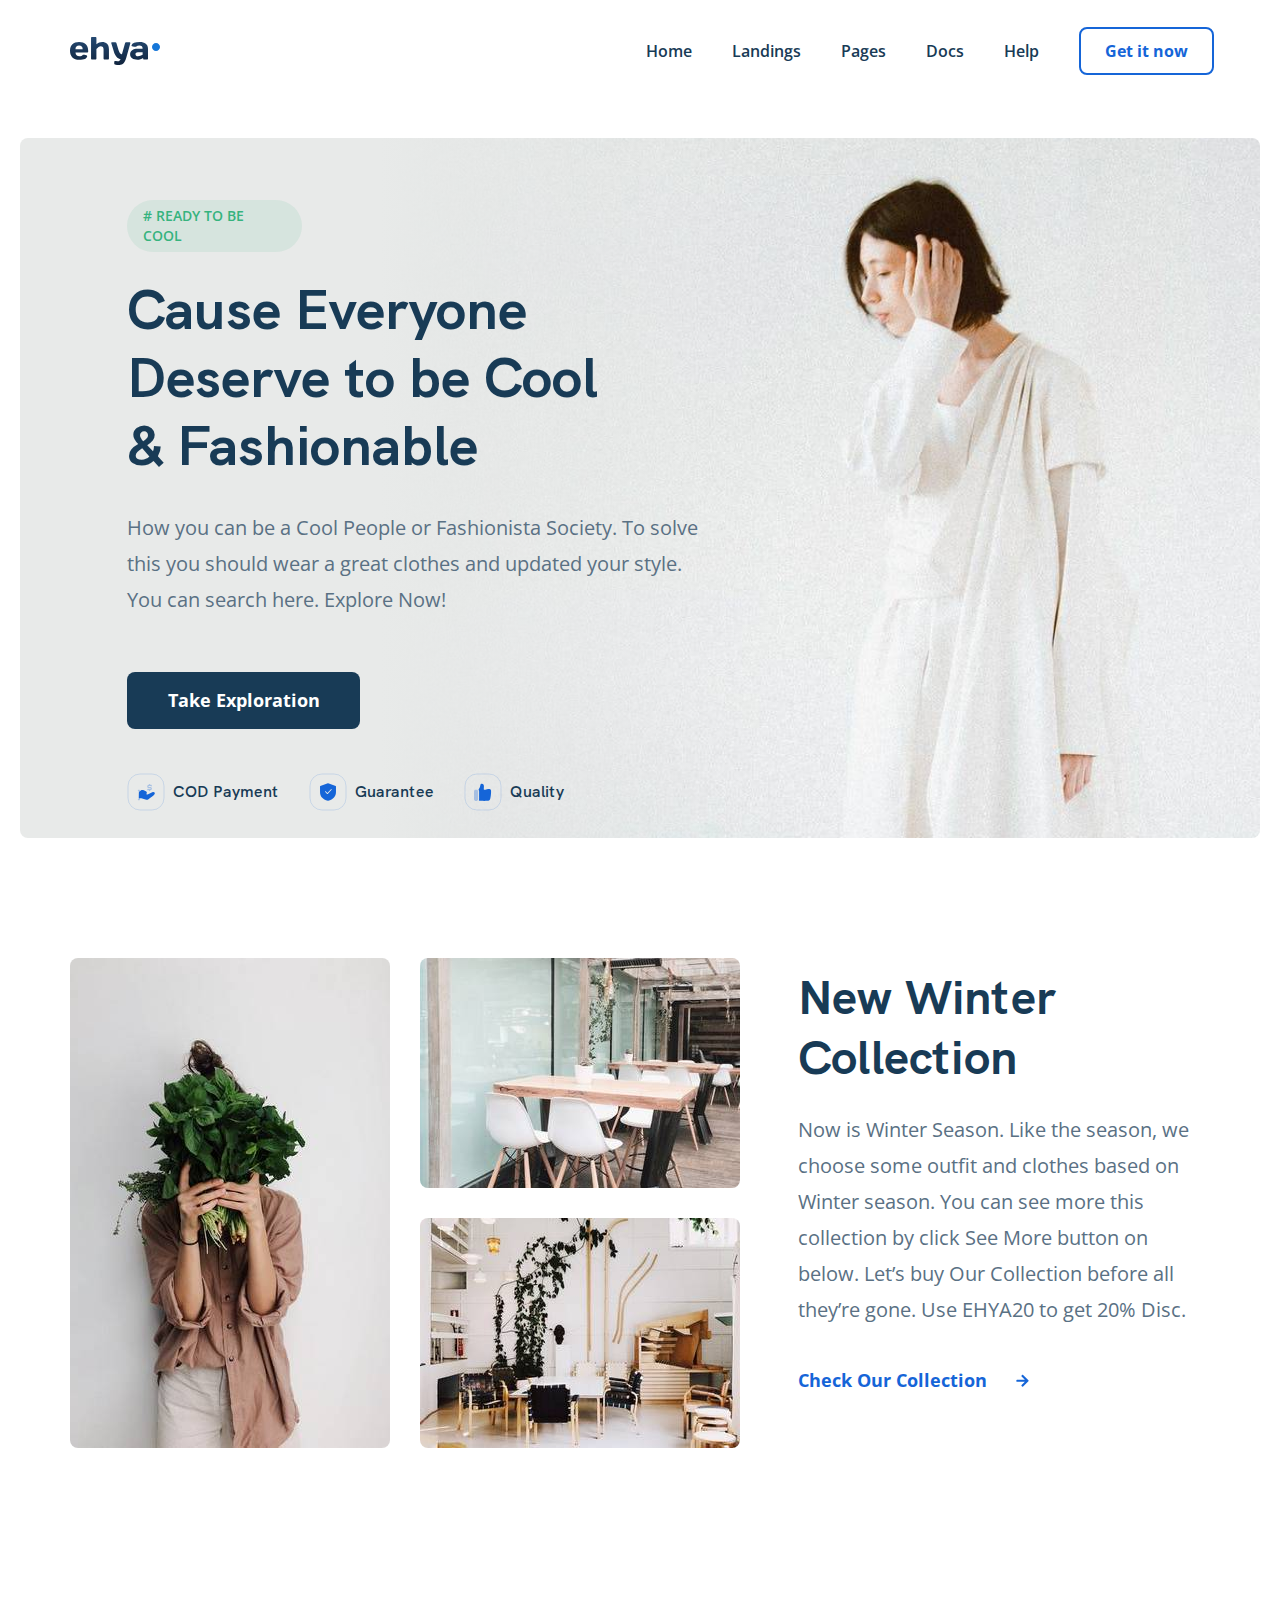
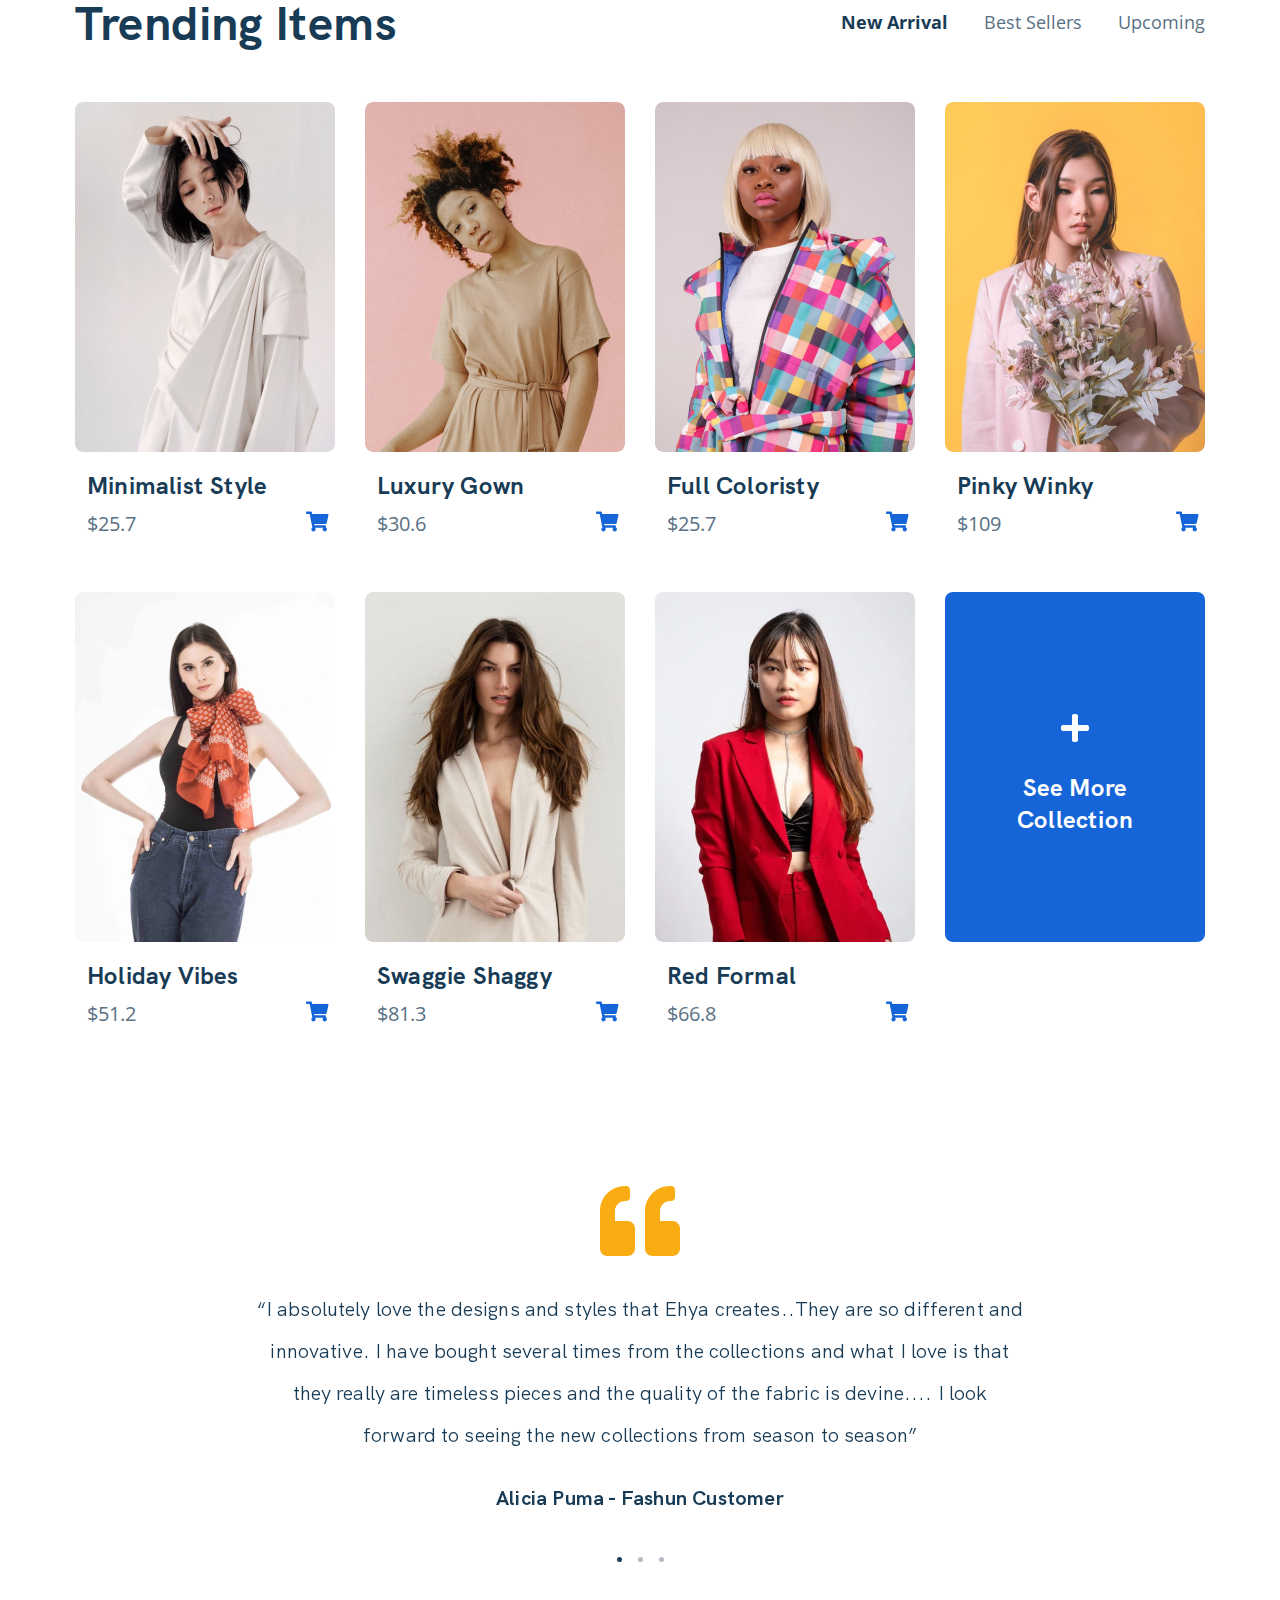
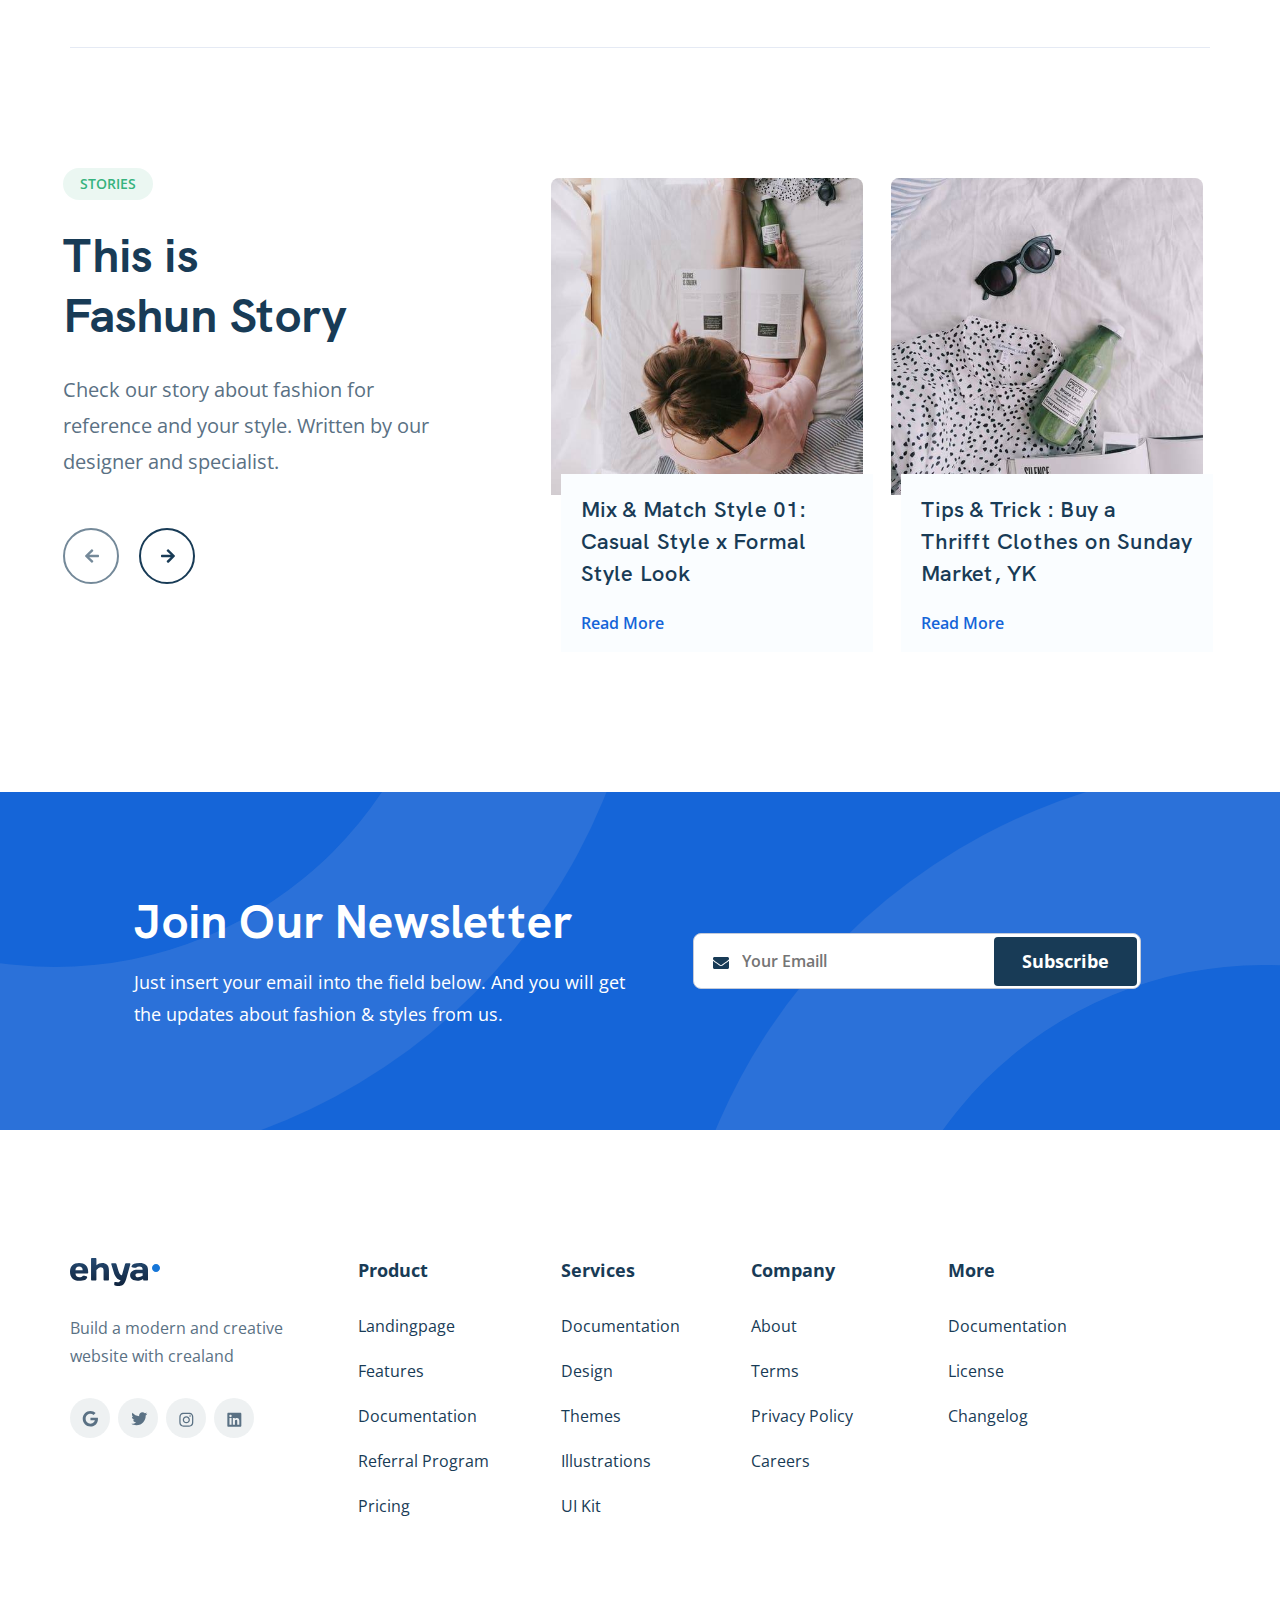
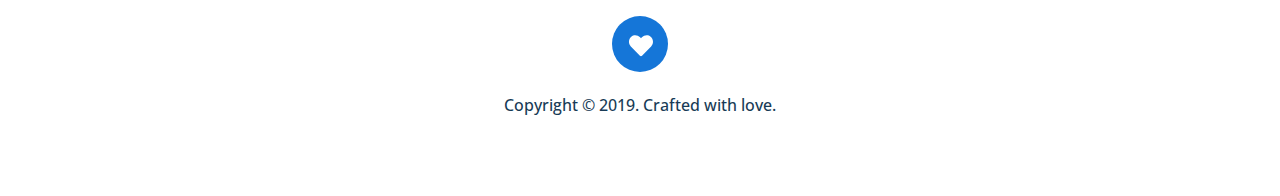
==== index.html @ 23c1deda "create: mobile menu" ====
<!DOCTYPE html>
<html lang="en">
	<head>
		<meta charset="UTF-8" />
		<meta name="viewport" content="width=device-width, initial-scale=1.0" />
		<meta
			name="description"
			content="How you can be a Cool People or Fashionista Society. To solve this you should wear a great clothes and updated your style. You can search here. Explore Now!"
		/>
		<meta
			name="keywords"
			content="womens clothes,fashion designer,fashion blog, fashion dresses,fashion style"
		/>
		<link rel="icon" href="favicon.ico" type="image/x-icon" />
		<link rel="shortcut icon" href="favicon.ico" type="image/x-icon" />
		<link rel="stylesheet" href="css/normalize.min.css" />
		<link rel="stylesheet" href="css/swiper-bundle.min.css" />
		<link rel="stylesheet" href="css/style.css" />
		<link
			href="https://fonts.googleapis.com/css2?family=Open+Sans:wght@400;600;700&display=swap"
			rel="stylesheet"
		/>
		<title>Ehya - Ready to be cool</title>
	</head>
	<body>
		<header class="header">
			<div class="container">
				<div class="header-wrapper">
					<a href="index.html" class="header-logo">
						<img src="img/ehya-logo.svg" alt="ehya fashion: logo"
					/></a>
					<ul class="header-navigation">
						<li class="header-navigation__item">
							<a href="#" class="header-navigation__link">Home</a>
						</li>
						<li class="header-navigation__item">
							<a href="#" class="header-navigation__link">Landings</a>
						</li>
						<li class="header-navigation__item">
							<a href="#" class="header-navigation__link">Pages</a>
						</li>
						<li class="header-navigation__item">
							<a href="#" class="header-navigation__link">Docs</a>
						</li>
						<li class="header-navigation__item">
							<a href="#" class="header-navigation__link">Help</a>
						</li>
						<li class="header-navigation__item">
							<a href="#" class="header-navigation__link header__button"
								>Get it now</a
							>
						</li>
					</ul>
					<button class="header-menu-button">
						<span class="header-menu-button__line"></span>
						<span class="header-menu-button__line"></span>
						<span class="header-menu-button__line"></span>
					</button>
				</div>
			</div>
			<div class="header__mobile-menu-wrapper">
				<ul class="header__mobile-menu-navigation">
					<li class="header__mobile-menu-navigation__item">
						<a href="#" class="header__mobile-menu-navigation__link">Home</a>
					</li>
					<li class="header__mobile-menu-navigation__item">
						<a href="#" class="header__mobile-menu-navigation__link"
							>Landings</a
						>
					</li>
					<li class="header__mobile-menu-navigation__item">
						<a href="#" class="header__mobile-menu-navigation__link">Pages</a>
					</li>
					<li class="header__mobile-menu-navigation__item">
						<a href="#" class="header__mobile-menu-navigation__link">Docs</a>
					</li>
					<li class="header__mobile-menu-navigation__item">
						<a href="#" class="header__mobile-menu-navigation__link">Help</a>
					</li>
					<li class="header__mobile-menu-navigation__item">
						<a
							href="#"
							class="header__mobile-menu-navigation__link header__mobile-menu-navigation__link--button"
							>Get it now</a
						>
					</li>
				</ul>
				<button class="header__mobile-menu-wrapper__close">
					<img
						src="img/icon-close.svg"
						alt="icon: close"
						class="header__mobile-menu-wrapper__close-image"
					/>
				</button>
			</div>
		</header>
		<section class="hero">
			<div class="container">
				<div class="hero__wrapper">
					<div class="hero__gradient"></div>
					<div class="hero__content-wrapper">
						<div class="hero__content-hashtag">
							<span class="hero__content-hashtag-text"># ready to be cool</span>
						</div>

						<h1 class="hero__content-title">
							Cause Everyone<br />Deserve to be Cool<br />
							&amp; Fashionable
						</h1>

						<p class="hero__content-text">
							How you can be a Cool People or Fashionista Society. To solve this
							you should wear a great clothes and updated your style. You can
							search here. Explore Now!
						</p>
						<button class="hero__content-button">Take Exploration</button>
						<div class="hero__icon-wrapper">
							<div class="hero__icon-item">
								<img
									src="img/icon-cod.svg"
									alt="icon: cod payment"
									class="hero__icon-image"
								/>
								<!-- <div class="hero-icon__border"></div> -->
								COD Payment
							</div>

							<div class="hero__icon-item">
								<img
									src="img/icon-guarantee.svg"
									alt="icon: guarantee"
									class="hero__icon-image"
								/>
								<!-- <div class="hero-icon__border"></div> -->
								Guarantee
							</div>

							<div class="hero__icon-item">
								<img
									src="img/icon-like.svg"
									alt="icon: quality"
									class="hero__icon-image"
								/>
								<!-- <div class="hero-icon__border"></div> -->
								Quality
							</div>
						</div>
					</div>
				</div>
			</div>
		</section>
		<section class="collection">
			<div class="container">
				<div class="collection__wrapper">
					<img
						src="img/collection-image-001.jpg"
						alt="collection image"
						class="collection__item collection__item--001"
					/>
					<img
						src="img/collection-image-002.jpg"
						alt="collection image"
						class="collection__item collection__item--002"
					/>
					<img
						src="img/collection-image-003.jpg"
						alt="collection image"
						class="collection__item collection__item--003"
					/>
					<div class="collection__content-wrapper">
						<h2 class="collection__title">New Winter Collection</h2>
						<p class="collection__text">
							Now is Winter Season. Like the season, we choose some outfit and
							clothes based on Winter season. You can see more this collection
							by click See More button on below. Let’s buy Our Collection before
							all they’re gone. Use EHYA20 to get 20% Disc.
						</p>
						<a href="#" class="collection__link"
							>Check Our Collection
							<img src="img/arrow.svg" alt="" class="collection__arrow"
						/></a>
					</div>
				</div>
			</div>
		</section>
		<section class="trending">
			<div class="container">
				<div class="trending__title-wrapper">
					<h2 class="trending-title">Trending Items</h2>
					<ul class="trending-links">
						<li
							data-target="#newarrival"
							class="trending-links__item trending-links__item--selected"
						>
							New Arrival
						</li>
						<li data-target="#bestsellers" class="trending-links__item">
							Best Sellers
						</li>
						<li data-target="#upcoming" class="trending-links__item">
							Upcoming
						</li>
					</ul>
				</div>
				<div
					id="newarrival"
					class="trending__wrapper trending__wrapper--active"
				>
					<div class="trending__card">
						<div class="trending__card-image__wrapper">
							<a href="#" class="trending__card-image-link">
								<picture>
									<source
										srcset="img/model-001-320.jpg"
										media="(max-width: 320px)" />
									<source
										srcset="img/model-001-768.jpg"
										media="(max-width: 768px)" />
									<source srcset="img/model-001-full.jpg" />
									<img
										src="img/model-001-full.jpg"
										alt="model photo"
										class="trending__card-image" /></picture
							></a>
						</div>
						<a href="#" class="trending__card-title-link">
							<h3 class="trending__card-title">Minimalist Style</h3></a
						>
						<div class="trending__card-price__wrapper">
							<span class="trending__card-price">$25.7 </span>
							<button class="trending__card-button">
								<img
									src="img/shopping-cart.svg"
									alt=""
									class="trending__shopping-cart-image"
								/>
							</button>
						</div>
					</div>
					<div class="trending__card">
						<div class="trending__card-image__wrapper">
							<a href="#" class="trending__card-image-link">
								<picture>
									<source
										srcset="img/model-002-320.jpg"
										media="(max-width: 320px)" />
									<source
										srcset="img/model-002-768.jpg"
										media="(max-width: 768px)" />
									<source srcset="img/model-002-full.jpg" />
									<img
										src="img/model-002-full.jpg"
										alt="model photo"
										class="trending__card-image" /></picture
							></a>
						</div>
						<a href="#" class="trending__card-title-link">
							<h3 class="trending__card-title">Luxury Gown</h3></a
						>
						<div class="trending__card-price__wrapper">
							<span class="trending__card-price">$30.6</span>
							<button class="trending__card-button">
								<img
									src="img/shopping-cart.svg"
									alt=""
									class="trending__shopping-cart-image"
								/>
							</button>
						</div>
					</div>
					<div class="trending__card">
						<div class="trending__card-image__wrapper">
							<a href="#" class="trending__card-image-link">
								<picture>
									<source
										srcset="img/model-003-320.jpg"
										media="(max-width: 320px)" />
									<source
										srcset="img/model-003-768.jpg"
										media="(max-width: 768px)" />

									<source srcset="img/model-003-full.jpg" />
									<img
										srcset="img/model-003-full.jpg"
										alt="model photo"
										class="trending__card-image" /></picture
							></a>
						</div>
						<a href="#" class="trending__card-title-link">
							<h3 class="trending__card-title">Full Coloristy</h3></a
						>
						<div class="trending__card-price__wrapper">
							<span class="trending__card-price">$25.7 </span>
							<button class="trending__card-button">
								<img
									src="img/shopping-cart.svg"
									alt=""
									class="trending__shopping-cart-image"
								/>
							</button>
						</div>
					</div>
					<div class="trending__card">
						<div class="trending__card-image__wrapper">
							<a href="#" class="trending__card-image-link">
								<picture>
									<source
										srcset="img/model-004-320.jpg"
										media="(max-width: 320px)" />
									<source
										srcset="img/model-004-768.jpg"
										media="(max-width: 768px)" />

									<source srcset="img/model-004-full.jpg" />
									<img
										srcset="img/model-004-full.jpg"
										alt="model photo"
										class="trending__card-image" /></picture
							></a>
						</div>
						<a href="#" class="trending__card-title-link">
							<h3 class="trending__card-title">Pinky Winky</h3></a
						>
						<div class="trending__card-price__wrapper">
							<span class="trending__card-price">$109</span>
							<button class="trending__card-button">
								<img
									src="img/shopping-cart.svg"
									alt=""
									class="trending__shopping-cart-image"
								/>
							</button>
						</div>
					</div>
					<div class="trending__card">
						<div class="trending__card-image__wrapper">
							<a href="#" class="trending__card-image-link">
								<picture>
									<source
										srcset="img/model-005-320.jpg"
										media="(max-width: 320px)" />
									<source
										srcset="img/model-005-768.jpg"
										media="(max-width: 768px)" />

									<source srcset="img/model-005-full.jpg" />
									<img
										srcset="img/model-005-full.jpg"
										alt="model photo"
										class="trending__card-image" /></picture
							></a>
						</div>
						<a href="#" class="trending__card-title-link">
							<h3 class="trending__card-title">Holiday Vibes</h3></a
						>
						<div class="trending__card-price__wrapper">
							<span class="trending__card-price">$51.2</span>
							<button class="trending__card-button">
								<img
									src="img/shopping-cart.svg"
									alt=""
									class="trending__shopping-cart-image"
								/>
							</button>
						</div>
					</div>
					<div class="trending__card">
						<div class="trending__card-image__wrapper">
							<a href="#" class="trending__card-image-link">
								<picture>
									<source
										srcset="img/model-006-320.jpg"
										media="(max-width: 320px)" />
									<source
										srcset="img/model-006-768.jpg"
										media="(max-width: 768px)" />

									<source srcset="img/model-006-full.jpg" />
									<img
										srcset="img/model-006-full.jpg"
										alt="model photo"
										class="trending__card-image" /></picture
							></a>
						</div>
						<a href="#" class="trending__card-title-link">
							<h3 class="trending__card-title">Swaggie Shaggy</h3></a
						>
						<div class="trending__card-price__wrapper">
							<span class="trending__card-price">$81.3</span>
							<button class="trending__card-button">
								<img
									src="img/shopping-cart.svg"
									alt=""
									class="trending__shopping-cart-image"
								/>
							</button>
						</div>
					</div>
					<div class="trending__card">
						<div class="trending__card-image__wrapper">
							<a href="#" class="trending__card-image-link">
								<picture>
									<source
										srcset="img/model-007-320.jpg"
										media="(max-width: 320px)" />
									<source
										srcset="img/model-007-768.jpg"
										media="(max-width: 768px)" />

									<source srcset="img/model-007-full.jpg" />
									<img
										srcset="img/model-007-full.jpg"
										alt="model photo"
										class="trending__card-image" /></picture
							></a>
						</div>
						<a href="#" class="trending__card-title-link">
							<h3 class="trending__card-title">Red Formal</h3></a
						>
						<div class="trending__card-price__wrapper">
							<span class="trending__card-price">$66.8</span>
							<button class="trending__card-button">
								<img
									src="img/shopping-cart.svg"
									alt=""
									class="trending__shopping-cart-image"
								/>
							</button>
						</div>
					</div>
					<a href="#" class="trending__card trending__card--empty">
						<div class="trending__card-empty__wrapper">
							<img
								src="img/plus.svg"
								alt="plus image"
								class="trending__card-empty__image"
							/>
							<h3 class="trending__card-empty__title">See More Collection</h3>
						</div>
					</a>
				</div>
				<div id="bestsellers" class="trending__wrapper">
					<div class="trending__card">
						<div class="trending__card-image__wrapper">
							<a href="#" class="trending__card-image-link">
								<picture>
									<source
										srcset="img/model-003-320.jpg"
										media="(max-width: 320px)" />
									<source
										srcset="img/model-003-768.jpg"
										media="(max-width: 768px)" />

									<source srcset="img/model-003-full.jpg" />
									<img
										srcset="img/model-003-full.jpg"
										alt="model photo"
										class="trending__card-image" /></picture
							></a>
						</div>
						<a href="#" class="trending__card-title-link">
							<h3 class="trending__card-title">Full Coloristy</h3></a
						>
						<div class="trending__card-price__wrapper">
							<span class="trending__card-price">$25.7 </span>
							<button class="trending__card-button">
								<img
									src="img/shopping-cart.svg"
									alt=""
									class="trending__shopping-cart-image"
								/>
							</button>
						</div>
					</div>
					<div class="trending__card">
						<div class="trending__card-image__wrapper">
							<a href="#" class="trending__card-image-link">
								<picture>
									<source
										srcset="img/model-004-320.jpg"
										media="(max-width: 320px)" />
									<source
										srcset="img/model-004-768.jpg"
										media="(max-width: 768px)" />

									<source srcset="img/model-004-full.jpg" />
									<img
										srcset="img/model-004-full.jpg"
										alt="model photo"
										class="trending__card-image" /></picture
							></a>
						</div>
						<a href="#" class="trending__card-title-link">
							<h3 class="trending__card-title">Pinky Winky</h3></a
						>
						<div class="trending__card-price__wrapper">
							<span class="trending__card-price">$109</span>
							<button class="trending__card-button">
								<img
									src="img/shopping-cart.svg"
									alt=""
									class="trending__shopping-cart-image"
								/>
							</button>
						</div>
					</div>
					<div class="trending__card">
						<div class="trending__card-image__wrapper">
							<a href="#" class="trending__card-image-link">
								<picture>
									<source
										srcset="img/model-005-320.jpg"
										media="(max-width: 320px)" />
									<source
										srcset="img/model-005-768.jpg"
										media="(max-width: 768px)" />

									<source srcset="img/model-005-full.jpg" />
									<img
										srcset="img/model-005-full.jpg"
										alt="model photo"
										class="trending__card-image" /></picture
							></a>
						</div>
						<a href="#" class="trending__card-title-link">
							<h3 class="trending__card-title">Holiday Vibes</h3></a
						>
						<div class="trending__card-price__wrapper">
							<span class="trending__card-price">$51.2</span>
							<button class="trending__card-button">
								<img
									src="img/shopping-cart.svg"
									alt=""
									class="trending__shopping-cart-image"
								/>
							</button>
						</div>
					</div>
					<div class="trending__card">
						<div class="trending__card-image__wrapper">
							<a href="#" class="trending__card-image-link">
								<picture>
									<source
										srcset="img/model-006-320.jpg"
										media="(max-width: 320px)" />
									<source
										srcset="img/model-006-768.jpg"
										media="(max-width: 768px)" />

									<source srcset="img/model-006-full.jpg" />
									<img
										srcset="img/model-006-full.jpg"
										alt="model photo"
										class="trending__card-image" /></picture
							></a>
						</div>
						<a href="#" class="trending__card-title-link">
							<h3 class="trending__card-title">Swaggie Shaggy</h3></a
						>
						<div class="trending__card-price__wrapper">
							<span class="trending__card-price">$81.3</span>
							<button class="trending__card-button">
								<img
									src="img/shopping-cart.svg"
									alt=""
									class="trending__shopping-cart-image"
								/>
							</button>
						</div>
					</div>
					<div class="trending__card">
						<div class="trending__card-image__wrapper">
							<a href="#" class="trending__card-image-link">
								<picture>
									<source
										srcset="img/model-001-320.jpg"
										media="(max-width: 320px)" />
									<source
										srcset="img/model-001-768.jpg"
										media="(max-width: 768px)" />

									<source srcset="img/model-001-full.jpg" />
									<img
										srcset="img/model-001-full.jpg"
										alt="model photo"
										class="trending__card-image" /></picture
							></a>
						</div>
						<a href="#" class="trending__card-title-link">
							<h3 class="trending__card-title">Minimalist Style</h3></a
						>
						<div class="trending__card-price__wrapper">
							<span class="trending__card-price">$25.7 </span>
							<button class="trending__card-button">
								<img
									src="img/shopping-cart.svg"
									alt=""
									class="trending__shopping-cart-image"
								/>
							</button>
						</div>
					</div>
					<div class="trending__card">
						<div class="trending__card-image__wrapper">
							<a href="#" class="trending__card-image-link">
								<picture>
									<source
										srcset="img/model-002-320.jpg"
										media="(max-width: 320px)" />
									<source
										srcset="img/model-002-768.jpg"
										media="(max-width: 768px)" />

									<source srcset="img/model-002-full.jpg" />
									<img
										srcset="img/model-002-full.jpg"
										alt="model photo"
										class="trending__card-image" /></picture
							></a>
						</div>
						<a href="#" class="trending__card-title-link">
							<h3 class="trending__card-title">Luxury Gown</h3></a
						>
						<div class="trending__card-price__wrapper">
							<span class="trending__card-price">$30.6</span>
							<button class="trending__card-button">
								<img
									src="img/shopping-cart.svg"
									alt=""
									class="trending__shopping-cart-image"
								/>
							</button>
						</div>
					</div>

					<div class="trending__card">
						<div class="trending__card-image__wrapper">
							<a href="#" class="trending__card-image-link">
								<picture>
									<source
										srcset="img/model-007-320.jpg"
										media="(max-width: 320px)" />
									<source
										srcset="img/model-007-768.jpg"
										media="(max-width: 768px)" />

									<source srcset="img/model-007-full.jpg" />
									<img
										srcset="img/model-007-full.jpg"
										alt="model photo"
										class="trending__card-image" /></picture
							></a>
						</div>
						<a href="#" class="trending__card-title-link">
							<h3 class="trending__card-title">Red Formal</h3></a
						>
						<div class="trending__card-price__wrapper">
							<span class="trending__card-price">$66.8</span>
							<button class="trending__card-button">
								<img
									src="img/shopping-cart.svg"
									alt=""
									class="trending__shopping-cart-image"
								/>
							</button>
						</div>
					</div>
					<a href="#" class="trending__card trending__card--empty">
						<div class="trending__card-empty__wrapper">
							<img
								src="img/plus.svg"
								alt="plus image"
								class="trending__card-empty__image"
							/>
							<h3 class="trending__card-empty__title">See More Collection</h3>
						</div>
					</a>
				</div>
				<div id="upcoming" class="trending__wrapper">
					<div class="trending__card">
						<div class="trending__card-image__wrapper">
							<a href="#" class="trending__card-image-link">
								<picture>
									<source
										srcset="img/model-002-320.jpg"
										media="(max-width: 320px)" />
									<source
										srcset="img/model-002-768.jpg"
										media="(max-width: 768px)" />

									<source srcset="img/model-002-full.jpg" />
									<img
										srcset="img/model-002-full.jpg"
										alt="model photo"
										class="trending__card-image" /></picture
							></a>
						</div>
						<a href="#" class="trending__card-title-link">
							<h3 class="trending__card-title">Luxury Gown</h3></a
						>
						<div class="trending__card-price__wrapper">
							<span class="trending__card-price">$30.6</span>
							<button class="trending__card-button">
								<img
									src="img/shopping-cart.svg"
									alt=""
									class="trending__shopping-cart-image"
								/>
							</button>
						</div>
					</div>
					<div class="trending__card">
						<div class="trending__card-image__wrapper">
							<a href="#" class="trending__card-image-link">
								<picture>
									<source
										srcset="img/model-001-320.jpg"
										media="(max-width: 320px)" />
									<source
										srcset="img/model-001-768.jpg"
										media="(max-width: 768px)" />

									<source srcset="img/model-001-full.jpg" />
									<img
										srcset="img/model-001-full.jpg"
										alt="model photo"
										class="trending__card-image" /></picture
							></a>
						</div>
						<a href="#" class="trending__card-title-link">
							<h3 class="trending__card-title">Minimalist Style</h3></a
						>
						<div class="trending__card-price__wrapper">
							<span class="trending__card-price">$25.7 </span>
							<button class="trending__card-button">
								<img
									src="img/shopping-cart.svg"
									alt=""
									class="trending__shopping-cart-image"
								/>
							</button>
						</div>
					</div>
					<div class="trending__card">
						<div class="trending__card-image__wrapper">
							<a href="#" class="trending__card-image-link">
								<picture>
									<source
										srcset="img/model-004-320.jpg"
										media="(max-width: 320px)" />
									<source
										srcset="img/model-004-768.jpg"
										media="(max-width: 768px)" />

									<source srcset="img/model-004-full.jpg" />
									<img
										srcset="img/model-004-full.jpg"
										alt="model photo"
										class="trending__card-image" /></picture
							></a>
						</div>
						<a href="#" class="trending__card-title-link">
							<h3 class="trending__card-title">Pinky Winky</h3></a
						>
						<div class="trending__card-price__wrapper">
							<span class="trending__card-price">$109</span>
							<button class="trending__card-button">
								<img
									src="img/shopping-cart.svg"
									alt=""
									class="trending__shopping-cart-image"
								/>
							</button>
						</div>
					</div>
					<div class="trending__card">
						<div class="trending__card-image__wrapper">
							<a href="#" class="trending__card-image-link">
								<picture>
									<source
										srcset="img/model-005-320.jpg"
										media="(max-width: 320px)" />
									<source
										srcset="img/model-005-768.jpg"
										media="(max-width: 768px)" />

									<source srcset="img/model-005-full.jpg" />
									<img
										srcset="img/model-005-full.jpg"
										alt="model photo"
										class="trending__card-image" /></picture
							></a>
						</div>
						<a href="#" class="trending__card-title-link">
							<h3 class="trending__card-title">Holiday Vibes</h3></a
						>
						<div class="trending__card-price__wrapper">
							<span class="trending__card-price">$51.2</span>
							<button class="trending__card-button">
								<img
									src="img/shopping-cart.svg"
									alt=""
									class="trending__shopping-cart-image"
								/>
							</button>
						</div>
					</div>
					<div class="trending__card">
						<div class="trending__card-image__wrapper">
							<a href="#" class="trending__card-image-link">
								<picture>
									<source
										srcset="img/model-006-320.jpg"
										media="(max-width: 320px)" />
									<source
										srcset="img/model-006-768.jpg"
										media="(max-width: 768px)" />

									<source srcset="img/model-006-full.jpg" />
									<img
										srcset="img/model-006-full.jpg"
										alt="model photo"
										class="trending__card-image" /></picture
							></a>
						</div>
						<a href="#" class="trending__card-title-link">
							<h3 class="trending__card-title">Swaggie Shaggy</h3></a
						>
						<div class="trending__card-price__wrapper">
							<span class="trending__card-price">$81.3</span>
							<button class="trending__card-button">
								<img
									src="img/shopping-cart.svg"
									alt=""
									class="trending__shopping-cart-image"
								/>
							</button>
						</div>
					</div>
					<div class="trending__card">
						<div class="trending__card-image__wrapper">
							<a href="#" class="trending__card-image-link">
								<picture>
									<source
										srcset="img/model-007-320.jpg"
										media="(max-width: 320px)" />
									<source
										srcset="img/model-007-768.jpg"
										media="(max-width: 768px)" />

									<source srcset="img/model-007-full.jpg" />
									<img
										srcset="img/model-007-full.jpg"
										alt="model photo"
										class="trending__card-image" /></picture
							></a>
						</div>
						<a href="#" class="trending__card-title-link">
							<h3 class="trending__card-title">Red Formal</h3></a
						>
						<div class="trending__card-price__wrapper">
							<span class="trending__card-price">$66.8</span>
							<button class="trending__card-button">
								<img
									src="img/shopping-cart.svg"
									alt=""
									class="trending__shopping-cart-image"
								/>
							</button>
						</div>
					</div>

					<div class="trending__card">
						<div class="trending__card-image__wrapper">
							<a href="#" class="trending__card-image-link">
								<picture>
									<source
										srcset="img/model-003-320.jpg"
										media="(max-width: 320px)" />
									<source
										srcset="img/model-003-768.jpg"
										media="(max-width: 768px)" />

									<source srcset="img/model-003-full.jpg" />
									<img
										srcset="img/model-003-full.jpg"
										alt="model photo"
										class="trending__card-image" /></picture
							></a>
						</div>
						<a href="#" class="trending__card-title-link">
							<h3 class="trending__card-title">Full Coloristy</h3></a
						>
						<div class="trending__card-price__wrapper">
							<span class="trending__card-price">$25.7 </span>
							<button class="trending__card-button">
								<img
									src="img/shopping-cart.svg"
									alt=""
									class="trending__shopping-cart-image"
								/>
							</button>
						</div>
					</div>

					<a href="#" class="trending__card trending__card--empty">
						<div class="trending__card-empty__wrapper">
							<img
								src="img/plus.svg"
								alt="plus image"
								class="trending__card-empty__image"
							/>
							<h3 class="trending__card-empty__title">See More Collection</h3>
						</div>
					</a>
				</div>
			</div>
		</section>
		<section class="testimonial">
			<div class="container">
				<div class="swiper-container testimonial__swiper-container">
					<div class="swiper-wrapper">
						<div class="swiper-slide testimonial-wrapper">
							<img
								src="img/quote-left.svg"
								alt="testimonial title image"
								class="testimonial-title-image"
							/>
							<p class="testimonial-text">
								&ldquo;I absolutely love the designs and styles that Ehya
								creates..They are so different and innovative. I have bought
								several times from the collections and what I love is that they
								really are timeless pieces and the quality of the fabric is
								devine.... I look forward to seeing the new collections from
								season to season&rdquo;
							</p>
							<h4 class="testimonial-signature">
								Alicia Puma - Fashun Customer
							</h4>
							<h4 class="testimonial-signature-res320p">
								- Alicia Puma - <br />Fashun Customer
							</h4>
						</div>
						<div class="swiper-slide testimonial-wrapper">
							<img
								src="img/quote-left.svg"
								alt="testimonial title image"
								class="testimonial-title-image"
							/>
							<p class="testimonial-text">
								&ldquo;A Malaysian fashion stylist who became famous for his
								hand-carved women’s shoe style. Being a talented and unique
								craftsman, Ehya succeeded in making the most stylish shoes
								around the world and shes design was first seen in Vogue. In
								1996 Ehya Ltd. was established, now retails accessories,
								handbags.&rdquo;
							</p>
							<h4 class="testimonial-signature">Jimmy Choo - Fashion Dealer</h4>
							<h4 class="testimonial-signature-res320p">
								- Jimmy Choo - <br />Fashion Dealer
							</h4>
						</div>
						<div class="swiper-slide testimonial-wrapper">
							<img
								src="img/quote-left.svg"
								alt="testimonial title image"
								class="testimonial-title-image"
							/>
							<p class="testimonial-text">
								&ldquo;Considered to be the most influential French designers
								around the world of fashion, Ehya mastered the work of
								custom-fitted attire that matches shes high-end custom designs
								also the prêt-à-porter (or ready-to-wear) attire. She succeeded
								to acquire fame in the world of fashion and showcase shes style.
								&rdquo;
							</p>
							<h4 class="testimonial-signature">
								Jean-Paul Gothier - Fashion Designer
							</h4>
							<h4 class="testimonial-signature-res320p">
								- Jean-Paul Gothier - <br />Fashion Designer
							</h4>
						</div>
					</div>
					<div class="swiper-pagination testimonial__swiper-pagination"></div>
				</div>
			</div>
		</section>
		<section class="stories">
			<div class="container">
				<div class="stories__wrapper">
					<div class="stories__description-wrapper">
						<div class="stories__description-hashtag">
							<span class="stories__description-hashtag__text">stories</span>
						</div>
						<h2 class="stories__description-title">
							This is <br />
							Fashun Story
						</h2>
						<h2
							class="stories__description-title stories__description-title--adaptive"
						>
							This is Fashun Story
						</h2>
						<p class="stories__description-text">
							Check our story about fashion for reference and your style.
							Written by our designer and specialist.
						</p>
						<div class="stories__description-button__wrapper">
							<div class="stories__description-button__prev low-opacity">
								<img
									src="img/grey-arrow.svg"
									alt="button prev"
									class="stories__description-button-image__prev"
								/>
							</div>
							<div class="stories__description-button__next">
								<img
									src="img/grey-arrow.svg"
									alt="button prev"
									class="stories__description-button-image__next"
								/>
							</div>
						</div>
					</div>
					<div class="swiper-container stories__swiper-container">
						<div class="swiper-wrapper stories__swiper-wrapper">
							<div class="swiper-slide stories__swiper-slide">
								<div class="stories__picture-wrapper">
									<div class="stories__picture-image__wrapper">
										<img
											src="img/story-image-001.jpg"
											alt="story image"
											class="stories__picture-image"
										/>
									</div>
									<div class="stories__picture-title__wrapper">
										<h4 class="stories__picture-title">
											Mix & Match Style 01: Casual Style x Formal Style Look
										</h4>
										<a href="#" class="stories__picture-link">Read More</a>
									</div>
								</div>
								<div class="stories__picture-wrapper">
									<div class="stories__picture-image__wrapper">
										<img
											src="img/story-image-002.jpg"
											alt="story image"
											class="stories__picture-image"
										/>
									</div>
									<div class="stories__picture-title__wrapper">
										<h4 class="stories__picture-title">
											Tips & Trick : Buy a Thrifft Clothes on Sunday <br />
											Market, YK
										</h4>
										<a href="#" class="stories__picture-link">Read More</a>
									</div>
								</div>
							</div>
							<div class="swiper-slide stories__swiper-slide">
								<div class="stories__picture-wrapper">
									<div class="stories__picture-image__wrapper">
										<img
											src="img/story-image-002.jpg"
											alt="story image"
											class="stories__picture-image"
										/>
									</div>
									<div class="stories__picture-title__wrapper">
										<h4 class="stories__picture-title">
											Tips & Trick : Buy a Thrifft Clothes on Sunday <br />
											Market, YK
										</h4>
										<a href="#" class="stories__picture-link">Read More</a>
									</div>
								</div>
								<div class="stories__picture-wrapper">
									<div class="stories__picture-image__wrapper">
										<img
											src="img/story-image-001.jpg"
											alt="story image"
											class="stories__picture-image"
										/>
									</div>
									<div class="stories__picture-title__wrapper">
										<h4 class="stories__picture-title">
											Mix & Match Style 01: Casual Style x Formal Style Look
										</h4>
										<a href="#" class="stories__picture-link">Read More</a>
									</div>
								</div>
							</div>
							<div class="swiper-slide stories__swiper-slide">
								<div class="stories__picture-wrapper">
									<div class="stories__picture-image__wrapper">
										<img
											src="img/story-image-001.jpg"
											alt="story image"
											class="stories__picture-image"
										/>
									</div>
									<div class="stories__picture-title__wrapper">
										<h4 class="stories__picture-title">
											Mix & Match Style 01: Casual Style x Formal Style Look
										</h4>
										<a href="#" class="stories__picture-link">Read More</a>
									</div>
								</div>
								<div class="stories__picture-wrapper">
									<div class="stories__picture-image__wrapper">
										<img
											src="img/story-image-002.jpg"
											alt="story image"
											class="stories__picture-image"
										/>
									</div>
									<div class="stories__picture-title__wrapper">
										<h4 class="stories__picture-title">
											Tips & Trick : Buy a Thrifft Clothes on Sunday <br />
											Market, YK
										</h4>
										<a href="#" class="stories__picture-link">Read More</a>
									</div>
								</div>
							</div>
							<div class="swiper-slide stories__swiper-slide">
								<div class="stories__picture-wrapper">
									<div class="stories__picture-image__wrapper">
										<img
											src="img/story-image-002.jpg"
											alt="story image"
											class="stories__picture-image"
										/>
									</div>
									<div class="stories__picture-title__wrapper">
										<h4 class="stories__picture-title">
											Tips & Trick : Buy a Thrifft Clothes on Sunday <br />
											Market, YK
										</h4>
										<a href="#" class="stories__picture-link">Read More</a>
									</div>
								</div>
								<div class="stories__picture-wrapper">
									<div class="stories__picture-image__wrapper">
										<img
											src="img/story-image-001.jpg"
											alt="story image"
											class="stories__picture-image"
										/>
									</div>
									<div class="stories__picture-title__wrapper">
										<h4 class="stories__picture-title">
											Mix & Match Style 01: Casual Style x Formal Style Look
										</h4>
										<a href="#" class="stories__picture-link">Read More</a>
									</div>
								</div>
							</div>
						</div>
					</div>
				</div>
			</div>
		</section>
		<section class="cta">
			<div class="container">
				<div class="cta-wrapper">
					<div class="cta-description">
						<h2 class="cta-description__title">Join Our Newsletter</h2>
						<p class="cta-description__text">
							Just insert your email into the field below. And you will get the
							updates about fashion & styles from us.
						</p>
					</div>
					<form
						action="send.php"
						method="POST"
						class="subscribe cta-subscribe form"
					>
						<img
							src="img/icon-envelope.svg"
							alt="icon: envelope"
							class="cta-subscribe__icon"
						/>
						<input
							type="email"
							class="input cta-subscribe__input"
							placeholder="Your Emaill"
							name="email"
							required
						/>
						<button type="submit" class="button cta-subscribe__button">
							Subscribe
						</button>
					</form>
				</div>
			</div>
		</section>
		<footer class="footer">
			<div class="container">
				<div class="footer-wrapper">
					<div class="footer__first-column-wrapper">
						<img src="img/ehya-logo.svg" alt="ehya logo" class="footer-logo" />
						<p class="footer__first-column-text">
							Build a modern and creative website with crealand
						</p>
						<div class="footer__first-column__icon-wrapper">
							<a
								href="https://google.com"
								target="_blank"
								class="footer__icon-link"
							>
								<div class="footer__icon-background">
									<img
										src="img/icon-google-plus.svg"
										alt="icon google plus"
										class="footer__icon-google"
									/></div
							></a>
							<a
								href="https://twitter.com"
								target="_blank"
								class="footer__icon-link"
							>
								<div class="footer__icon-background">
									<img
										src="img/icon-twitter.svg"
										alt="icon twitter"
										class="footer__icon"
									/></div
							></a>
							<a
								href="https://instagram.com"
								target="_blank"
								class="footer__icon-link"
							>
								<div class="footer__icon-background">
									<img
										src="img/icon-instagram.svg"
										alt="icon instagramm"
										class="footer__icon"
									/></div
							></a>
							<a
								href="https://linkedin.com"
								target="_blank"
								class="footer__icon-link"
							>
								<div class="footer__icon-background">
									<img
										src="img/icon-linkedin.svg"
										alt="icon linkedin"
										class="footer__icon"
									/></div
							></a>
						</div>
					</div>
					<div class="footer-links footer-links__products">
						<h4 class="footer-links__title">Product</h4>
						<ul class="footer-links__items">
							<li class="footer-links__item">
								<a href="#" class="footer-links__link"> Landingpage</a>
							</li>
							<li class="footer-links__item">
								<a href="#" class="footer-links__link">Features</a>
							</li>
							<li class="footer-links__item">
								<a href="#" class="footer-links__link">Documentation</a>
							</li>
							<li class="footer-links__item">
								<a href="#" class="footer-links__link">Referral Program</a>
							</li>
							<li class="footer-links__item">
								<a href="#" class="footer-links__link">Pricing</a>
							</li>
						</ul>
					</div>
					<div class="footer-links footer-links__services">
						<h4 class="footer-links__title">Services</h4>
						<ul class="footer-links__items">
							<li class="footer-links__item">
								<a href="#" class="footer-links__link">Documentation</a>
							</li>
							<li class="footer-links__item">
								<a href="#" class="footer-links__link">Design</a>
							</li>
							<li class="footer-links__item">
								<a href="#" class="footer-links__link">Themes</a>
							</li>
							<li class="footer-links__item">
								<a href="#" class="footer-links__link">Illustrations</a>
							</li>
							<li class="footer-links__item">
								<a href="#" class="footer-links__link">UI Kit</a>
							</li>
						</ul>
					</div>
					<div class="footer-links footer-links__company">
						<h4 class="footer-links__title">Company</h4>
						<ul class="footer-links__items">
							<li class="footer-links__item">
								<a href="#" class="footer-links__link">About</a>
							</li>
							<li class="footer-links__item">
								<a href="#" class="footer-links__link">Terms</a>
							</li>
							<li class="footer-links__item">
								<a href="#" class="footer-links__link">Privacy Policy</a>
							</li>
							<li class="footer-links__item">
								<a href="#" class="footer-links__link">Careers</a>
							</li>
						</ul>
					</div>
					<div class="footer-links footer-links__more">
						<h4 class="footer-links__title">More</h4>
						<ul class="footer-links__items">
							<li class="footer-links__item">
								<a href="#" class="footer-links__link">Documentation</a>
							</li>
							<li class="footer-links__item">
								<a href="#" class="footer-links__link">License</a>
							</li>
							<li class="footer-links__item">
								<a href="#" class="footer-links__link">Changelog</a>
							</li>
						</ul>
					</div>

					<div class="footer-bottom">
						<div class="footer-bottom__image-background">
							<img
								src="img/heart.svg"
								alt="icon heart"
								class="footer-bottom__image"
							/>
						</div>
						<p class="footer-bottom__text">
							Copyright © 2019. Crafted with love.
						</p>
					</div>
				</div>
			</div>
		</footer>
		<script
			src="https://cdnjs.cloudflare.com/ajax/libs/jquery/3.5.1/jquery.min.js"
			integrity="sha512-bLT0Qm9VnAYZDflyKcBaQ2gg0hSYNQrJ8RilYldYQ1FxQYoCLtUjuuRuZo+fjqhx/qtq/1itJ0C2ejDxltZVFg=="
			crossorigin="anonymous"
		></script>
		<script src="js/jquery.validate.min.js"></script>
		<script src="js/swiper-bundle.min.js"></script>
		<script src="js/main.js"></script>
	</body>
</html>
---- css/style.css ----
@font-face {
  font-family: "HKGrotesk";
  src: local("HKGrotesk"), url("../fonts/HKGrotesk-Regular.woff2") format("woff"), url("../fonts/HKGrotesk-Regular.woff2") format("woff2");
  font-weight: normal;
  font-style: normal;
  font-display: swap;
}

@font-face {
  font-family: "HKGrotesk";
  src: local("HKGrotesk"), url("../fonts/HKGrotesk-Bold.woff") format("woff"), url("../fonts/HKGrotesk-Bold.woff2") format("woff2");
  font-weight: bold;
  font-style: normal;
  font-display: swap;
}

@font-face {
  font-family: "HKGrotesk";
  src: local("HKGrotesk"), url("../fonts/HKGrotesk-SemiBold.woff") format("woff"), url("../fonts/HKGrotesk-SemiBold.woff2") format("woff2");
  font-weight: 600;
  font-style: normal;
  font-display: swap;
}

* {
  -webkit-box-sizing: border-box;
          box-sizing: border-box;
}

.container {
  max-width: 1140px;
  margin: auto;
  overflow: hidden;
}

.invalid {
  color: #f10739;
  font-size: 12px;
  line-height: 15px;
}

/*! normalize.css v8.0.1 | MIT License | github.com/necolas/normalize.css */
/* Document
   ========================================================================== */
/**
 * 1. Correct the line height in all browsers.
 * 2. Prevent adjustments of font size after orientation changes in iOS.
 */
html {
  line-height: 1.15;
  /* 1 */
  -webkit-text-size-adjust: 100%;
  /* 2 */
}

/* Sections
   ========================================================================== */
/**
 * Remove the margin in all browsers.
 */
body {
  margin: 0;
}

/**
 * Render the `main` element consistently in IE.
 */
main {
  display: block;
}

/**
 * Correct the font size and margin on `h1` elements within `section` and
 * `article` contexts in Chrome, Firefox, and Safari.
 */
h1 {
  font-size: 2em;
  margin: 0.67em 0;
}

/* Grouping content
   ========================================================================== */
/**
 * 1. Add the correct box sizing in Firefox.
 * 2. Show the overflow in Edge and IE.
 */
hr {
  -webkit-box-sizing: content-box;
          box-sizing: content-box;
  /* 1 */
  height: 0;
  /* 1 */
  overflow: visible;
  /* 2 */
}

/**
 * 1. Correct the inheritance and scaling of font size in all browsers.
 * 2. Correct the odd `em` font sizing in all browsers.
 */
pre {
  font-family: monospace, monospace;
  /* 1 */
  font-size: 1em;
  /* 2 */
}

/* Text-level semantics
   ========================================================================== */
/**
 * Remove the gray background on active links in IE 10.
 */
a {
  background-color: transparent;
}

/**
 * 1. Remove the bottom border in Chrome 57-
 * 2. Add the correct text decoration in Chrome, Edge, IE, Opera, and Safari.
 */
abbr[title] {
  border-bottom: none;
  /* 1 */
  text-decoration: underline;
  /* 2 */
  -webkit-text-decoration: underline dotted;
          text-decoration: underline dotted;
  /* 2 */
}

/**
 * Add the correct font weight in Chrome, Edge, and Safari.
 */
b,
strong {
  font-weight: bolder;
}

/**
 * 1. Correct the inheritance and scaling of font size in all browsers.
 * 2. Correct the odd `em` font sizing in all browsers.
 */
code,
kbd,
samp {
  font-family: monospace, monospace;
  /* 1 */
  font-size: 1em;
  /* 2 */
}

/**
 * Add the correct font size in all browsers.
 */
small {
  font-size: 80%;
}

/**
 * Prevent `sub` and `sup` elements from affecting the line height in
 * all browsers.
 */
sub,
sup {
  font-size: 75%;
  line-height: 0;
  position: relative;
  vertical-align: baseline;
}

sub {
  bottom: -0.25em;
}

sup {
  top: -0.5em;
}

/* Embedded content
   ========================================================================== */
/**
 * Remove the border on images inside links in IE 10.
 */
img {
  border-style: none;
}

/* Forms
   ========================================================================== */
/**
 * 1. Change the font styles in all browsers.
 * 2. Remove the margin in Firefox and Safari.
 */
button,
input,
optgroup,
select,
textarea {
  font-family: inherit;
  /* 1 */
  font-size: 100%;
  /* 1 */
  line-height: 1.15;
  /* 1 */
  margin: 0;
  /* 2 */
}

/**
 * Show the overflow in IE.
 * 1. Show the overflow in Edge.
 */
button,
input {
  /* 1 */
  overflow: visible;
}

/**
 * Remove the inheritance of text transform in Edge, Firefox, and IE.
 * 1. Remove the inheritance of text transform in Firefox.
 */
button,
select {
  /* 1 */
  text-transform: none;
}

/**
 * Correct the inability to style clickable types in iOS and Safari.
 */
button,
[type="button"],
[type="reset"],
[type="submit"] {
  -webkit-appearance: button;
}

/**
 * Remove the inner border and padding in Firefox.
 */
button::-moz-focus-inner,
[type="button"]::-moz-focus-inner,
[type="reset"]::-moz-focus-inner,
[type="submit"]::-moz-focus-inner {
  border-style: none;
  padding: 0;
}

/**
 * Restore the focus styles unset by the previous rule.
 */
button:-moz-focusring,
[type="button"]:-moz-focusring,
[type="reset"]:-moz-focusring,
[type="submit"]:-moz-focusring {
  outline: 1px dotted ButtonText;
}

/**
 * Correct the padding in Firefox.
 */
fieldset {
  padding: 0.35em 0.75em 0.625em;
}

/**
 * 1. Correct the text wrapping in Edge and IE.
 * 2. Correct the color inheritance from `fieldset` elements in IE.
 * 3. Remove the padding so developers are not caught out when they zero out
 *    `fieldset` elements in all browsers.
 */
legend {
  -webkit-box-sizing: border-box;
          box-sizing: border-box;
  /* 1 */
  color: inherit;
  /* 2 */
  display: table;
  /* 1 */
  max-width: 100%;
  /* 1 */
  padding: 0;
  /* 3 */
  white-space: normal;
  /* 1 */
}

/**
 * Add the correct vertical alignment in Chrome, Firefox, and Opera.
 */
progress {
  vertical-align: baseline;
}

/**
 * Remove the default vertical scrollbar in IE 10+.
 */
textarea {
  overflow: auto;
}

/**
 * 1. Add the correct box sizing in IE 10.
 * 2. Remove the padding in IE 10.
 */
[type="checkbox"],
[type="radio"] {
  -webkit-box-sizing: border-box;
          box-sizing: border-box;
  /* 1 */
  padding: 0;
  /* 2 */
}

/**
 * Correct the cursor style of increment and decrement buttons in Chrome.
 */
[type="number"]::-webkit-inner-spin-button,
[type="number"]::-webkit-outer-spin-button {
  height: auto;
}

/**
 * 1. Correct the odd appearance in Chrome and Safari.
 * 2. Correct the outline style in Safari.
 */
[type="search"] {
  -webkit-appearance: textfield;
  /* 1 */
  outline-offset: -2px;
  /* 2 */
}

/**
 * Remove the inner padding in Chrome and Safari on macOS.
 */
[type="search"]::-webkit-search-decoration {
  -webkit-appearance: none;
}

/**
 * 1. Correct the inability to style clickable types in iOS and Safari.
 * 2. Change font properties to `inherit` in Safari.
 */
::-webkit-file-upload-button {
  -webkit-appearance: button;
  /* 1 */
  font: inherit;
  /* 2 */
}

/* Interactive
   ========================================================================== */
/*
 * Add the correct display in Edge, IE 10+, and Firefox.
 */
details {
  display: block;
}

/*
 * Add the correct display in all browsers.
 */
summary {
  display: list-item;
}

/* Misc
   ========================================================================== */
/**
 * Add the correct display in IE 10+.
 */
template {
  display: none;
}

/**
 * Add the correct display in IE 10.
 */
[hidden] {
  display: none;
}

.header > .container {
  max-width: 1180px;
  padding: 0 20px;
}

.header-wrapper {
  max-width: 1140px;
  margin: auto;
  padding: 27px 0;
  display: -webkit-box;
  display: -ms-flexbox;
  display: flex;
  -webkit-box-pack: justify;
      -ms-flex-pack: justify;
          justify-content: space-between;
  margin-bottom: 36px;
}

.header-logo {
  margin-top: 10px;
}

.header-navigation {
  -ms-flex-preferred-size: 53%;
      flex-basis: 53%;
  list-style-type: none;
  margin: 0;
  display: -webkit-box;
  display: -ms-flexbox;
  display: flex;
  -webkit-box-align: center;
      -ms-flex-align: center;
          align-items: center;
  -webkit-box-pack: justify;
      -ms-flex-pack: justify;
          justify-content: space-between;
}

.header-navigation__item:last-child {
  -ms-flex-negative: 0;
      flex-shrink: 0;
}

.header-navigation__link {
  text-decoration: none;
  font-family: Open Sans;
  font-style: normal;
  font-weight: 600;
  font-size: 16px;
  line-height: 22px;
  color: #183B56;
  margin-right: 40px;
  outline-width: 0;
}

.header-navigation__link:hover {
  -webkit-box-shadow: 0 0 20px rgba(109, 176, 241, 0.2) inset, 0 0 20px rgba(109, 176, 241, 0.2);
          box-shadow: 0 0 20px rgba(109, 176, 241, 0.2) inset, 0 0 20px rgba(109, 176, 241, 0.2);
}

.header-menu-button {
  display: none;
  outline-width: 0;
}

.header__mobile-menu-wrapper {
  display: none;
}

.header__mobile-menu-wrapper--visible {
  display: none;
  z-index: 10;
  position: fixed;
  background-color: #ffffff;
  padding: 36px 24px;
  padding-bottom: 16px;
  top: 8px;
  left: 8px;
  right: 8px;
  -webkit-box-shadow: 0px 16px 48px rgba(0, 0, 0, 0.16);
          box-shadow: 0px 16px 48px rgba(0, 0, 0, 0.16);
}

.header__mobile-menu-wrapper__close {
  position: absolute;
  top: 14px;
  right: 14px;
  border: none;
  background-color: transparent;
  padding: 0;
  cursor: pointer;
}

.header__mobile-menu-wrapper__close:hover {
  -webkit-box-shadow: 0 0 20px rgba(109, 176, 241, 0.2) inset, 0 0 20px rgba(109, 176, 241, 0.2);
          box-shadow: 0 0 20px rgba(109, 176, 241, 0.2) inset, 0 0 20px rgba(109, 176, 241, 0.2);
}

.header__mobile-menu-wrapper__close-image {
  -o-object-fit: cover;
     object-fit: cover;
  width: 24px;
}

.header__mobile-menu-navigation {
  padding-left: 0;
  list-style-type: none;
  margin: 0;
}

.header__mobile-menu-navigation__item {
  margin-bottom: 20px;
}

.header__mobile-menu-navigation__link {
  text-decoration: none;
  font-family: Open Sans;
  font-style: normal;
  font-weight: 600;
  font-size: 16px;
  line-height: 22px;
  color: #183B56;
  margin-right: 40px;
  outline-width: 0;
}

.header__mobile-menu-navigation__link:hover {
  -webkit-box-shadow: 0 0 20px rgba(109, 176, 241, 0.2) inset, 0 0 20px rgba(109, 176, 241, 0.2);
          box-shadow: 0 0 20px rgba(109, 176, 241, 0.2) inset, 0 0 20px rgba(109, 176, 241, 0.2);
}

.header__mobile-menu-navigation__link--button {
  width: 100%;
  text-align: center;
  display: inline-block;
  padding: 8px 24px;
  border: 2px solid #1565D8;
  border-radius: 8px;
  color: #1565D8;
  font-weight: bold;
}

.header__button {
  display: inline-block;
  padding: 11px 24px;
  border: 2px solid #1565D8;
  border-radius: 8px;
  color: #1565D8;
  font-weight: bold;
}

.hero > .container {
  max-width: 1320px;
  padding: 0 20px;
  border-radius: 8px;
  overflow: hidden;
}

.hero__wrapper {
  width: 100%;
  height: 700px;
  background-color: #E8EAE9;
  position: relative;
  background-image: url("../img/main-model.jpg");
  background-repeat: no-repeat;
  background-position: 360px -376px;
  background-size: 1076px;
  background-origin: content-box;
  border-radius: 8px;
  overflow: hidden;
}

.hero__gradient {
  position: absolute;
  top: 0%;
  bottom: 0%;
  left: 360px;
  width: 100%;
  background: -webkit-gradient(linear, right top, left top, color-stop(67.34%, rgba(238, 238, 238, 0.0001)), to(#E8EAE9));
  background: linear-gradient(270deg, rgba(238, 238, 238, 0.0001) 67.34%, #E8EAE9 100%);
}

.hero__content-wrapper {
  position: relative;
  z-index: 5;
  padding: 62px 0 46px 107px;
  max-width: 700px;
  font-family: Open Sans;
}

.hero__content-hashtag {
  width: 175px;
  padding: 6px 16px;
  border-radius: 2000px;
  background-color: rgba(54, 179, 126, 0.1);
  margin-bottom: 24px;
}

.hero__content-hashtag-text {
  font-style: normal;
  font-weight: 600;
  font-size: 14px;
  line-height: 20px;
  text-transform: uppercase;
  color: #36b37e;
}

.hero__content-title {
  margin-top: 0;
  margin-bottom: 30px;
  font-family: HKGrotesk;
  font-style: normal;
  font-weight: bold;
  font-size: 56px;
  line-height: 68px;
  color: #183B56;
}

.hero__content-text {
  margin-bottom: 54px;
  font-family: Open Sans;
  font-style: normal;
  font-weight: normal;
  font-size: 20px;
  line-height: 36px;
  color: #5A7184;
}

.hero__content-button {
  min-width: 233px;
  padding: 16px 24px;
  margin-bottom: 44px;
  font-family: Open Sans;
  font-style: normal;
  font-weight: bold;
  font-size: 18px;
  line-height: 25px;
  background-color: #183B56;
  border: none;
  color: #ffffff;
  border-radius: 8px;
  cursor: pointer;
  outline-width: 0;
}

.hero__content-button:hover {
  -webkit-box-shadow: 0 0 20px rgba(109, 176, 241, 0.2) inset, 0 0 20px rgba(109, 176, 241, 0.2);
          box-shadow: 0 0 20px rgba(109, 176, 241, 0.2) inset, 0 0 20px rgba(109, 176, 241, 0.2);
}

.hero__icon-wrapper {
  display: -webkit-box;
  display: -ms-flexbox;
  display: flex;
}

.hero__icon-link {
  text-decoration: none;
  outline-width: 0;
}

.hero__icon-link:hover {
  -webkit-box-shadow: 0 0 20px rgba(109, 176, 241, 0.2) inset, 0 0 20px rgba(109, 176, 241, 0.2);
          box-shadow: 0 0 20px rgba(109, 176, 241, 0.2) inset, 0 0 20px rgba(109, 176, 241, 0.2);
}

.hero__icon-item {
  display: -webkit-box;
  display: -ms-flexbox;
  display: flex;
  -webkit-box-align: center;
      -ms-flex-align: center;
          align-items: center;
  position: relative;
  margin-right: 30px;
  font-family: HKGrotesk;
  font-style: normal;
  font-weight: 600;
  font-size: 16px;
  line-height: 20px;
  color: #183B56;
}

.hero__icon-image {
  margin-right: 8px;
}

.collection {
  padding: 120px 0;
}

.collection > .container {
  max-width: 1180px;
  padding: 0 20px;
}

.collection__wrapper {
  display: -ms-grid;
  display: grid;
  -ms-grid-rows: 2;
  -ms-grid-columns: 3;
      grid-template: 2 / 3;
  grid-gap: 30px;
  -ms-grid-rows: 230px auto;
      grid-template-rows: 230px auto;
}

.collection__item {
  display: block;
  border-radius: 8px;
  -o-object-fit: cover;
     object-fit: cover;
  width: 320px;
}

.collection__item--001 {
  height: 490px;
  -ms-grid-row: 1;
  -ms-grid-row-span: 2;
  grid-row: 1 / span 2;
}

.collection__item--002, .collection__item--003 {
  height: 230px;
}

.collection__item--002 {
  -ms-grid-row: 1;
  grid-row: 1;
  -ms-grid-column: 2;
  grid-column: 2;
}

.collection__item--003 {
  -ms-grid-row: 2;
  grid-row: 2;
  -ms-grid-column: 2;
  grid-column: 2;
}

.collection__content-wrapper {
  -ms-grid-row: 1;
  -ms-grid-row-span: 2;
  grid-row: 1 / span 2;
  -ms-grid-column: 3;
  grid-column: 3;
  padding-left: 28px;
  padding-right: 20px;
}

.collection__title {
  margin-top: 10px;
  margin-bottom: 24px;
  font-family: HKGrotesk;
  font-style: normal;
  font-weight: bold;
  font-size: 48px;
  line-height: 60px;
  letter-spacing: 0.2px;
  color: #183B56;
}

.collection__text {
  margin-bottom: 40px;
  font-family: Open Sans;
  font-style: normal;
  font-weight: normal;
  font-size: 20px;
  line-height: 36px;
  color: #5A7184;
}

.collection__link {
  text-decoration: none;
  font-family: Open Sans;
  font-style: normal;
  font-weight: bold;
  font-size: 18px;
  line-height: 25px;
  color: #1565D8;
  outline-width: 0;
}

.collection__link:hover {
  -webkit-box-shadow: 0 0 20px rgba(109, 176, 241, 0.2) inset, 0 0 20px rgba(109, 176, 241, 0.2);
          box-shadow: 0 0 20px rgba(109, 176, 241, 0.2) inset, 0 0 20px rgba(109, 176, 241, 0.2);
}

.collection__arrow {
  margin-left: 24px;
}

.trending > .container {
  max-width: 1170px;
  padding-top: 26px;
  padding-right: 20px;
  padding-left: 20px;
}

.trending__title-wrapper {
  display: -webkit-box;
  display: -ms-flexbox;
  display: flex;
  -webkit-box-pack: justify;
      -ms-flex-pack: justify;
          justify-content: space-between;
}

.trending-title {
  font-family: HKGrotesk;
  font-style: normal;
  font-weight: bold;
  font-size: 48px;
  line-height: 60px;
  letter-spacing: 0.2px;
  color: #183B56;
  margin-top: 0;
}

.trending-links {
  margin: 0;
  margin-top: 16px;
  list-style-type: none;
  display: -webkit-box;
  display: -ms-flexbox;
  display: flex;
  -webkit-box-align: start;
      -ms-flex-align: start;
          align-items: flex-start;
}

.trending-links__item {
  margin: 0;
  margin-left: 36px;
  text-decoration: none;
  font-family: Open Sans;
  font-style: normal;
  font-weight: normal;
  font-size: 18px;
  line-height: 25px;
  color: #5A7184;
  cursor: pointer;
  outline-width: 0;
}

.trending-links__item--selected {
  font-weight: bold;
  color: #183B56;
}

.trending-links__item:hover {
  -webkit-box-shadow: 0 0 20px rgba(109, 176, 241, 0.2) inset, 0 0 20px rgba(109, 176, 241, 0.2);
          box-shadow: 0 0 20px rgba(109, 176, 241, 0.2) inset, 0 0 20px rgba(109, 176, 241, 0.2);
}

.trending__wrapper {
  display: none;
  -ms-flex-wrap: wrap;
      flex-wrap: wrap;
  -webkit-box-pack: justify;
      -ms-flex-pack: justify;
          justify-content: space-between;
  padding-top: 8px;
  margin: 0 -5px;
}

.trending__wrapper--active {
  display: -webkit-box;
  display: -ms-flexbox;
  display: flex;
}

.trending__card {
  width: 260px;
  padding-bottom: 50px;
  margin: 0 5px;
  text-decoration: none;
}

.trending__card--empty {
  background-color: #1565D8;
  border-radius: 8px;
  height: 350px;
  position: relative;
  cursor: pointer;
  outline-width: 0;
}

.trending__card--empty:hover {
  -webkit-box-shadow: 0 0 20px rgba(109, 176, 241, 0.2) inset, 0 0 20px rgba(109, 176, 241, 0.2);
          box-shadow: 0 0 20px rgba(109, 176, 241, 0.2) inset, 0 0 20px rgba(109, 176, 241, 0.2);
}

.trending__card-empty__wrapper {
  position: absolute;
  display: -webkit-box;
  display: -ms-flexbox;
  display: flex;
  -webkit-box-orient: vertical;
  -webkit-box-direction: normal;
      -ms-flex-direction: column;
          flex-direction: column;
  -webkit-box-align: center;
      -ms-flex-align: center;
          align-items: center;
  left: 50%;
  top: 35%;
  -webkit-transform: translateX(-50%);
          transform: translateX(-50%);
}

.trending__card-empty__title {
  font-family: HKGrotesk;
  font-style: normal;
  font-weight: bold;
  font-size: 24px;
  line-height: 32px;
  text-align: center;
  letter-spacing: 0.2px;
  color: #ffffff;
}

.trending__card-empty__image {
  margin-bottom: 6px;
}

.trending__card-image {
  -o-object-fit: cover;
     object-fit: cover;
}

.trending__card-image__wrapper {
  height: 350px;
  border-radius: 8px;
  overflow: hidden;
  outline-width: 0;
}

.trending__card-image__wrapper:hover {
  -webkit-box-shadow: 0 0 20px rgba(109, 176, 241, 0.2) inset, 0 0 20px rgba(109, 176, 241, 0.2);
          box-shadow: 0 0 20px rgba(109, 176, 241, 0.2) inset, 0 0 20px rgba(109, 176, 241, 0.2);
}

.trending__card-title {
  margin-left: 12px;
  margin-top: 18px;
  margin-bottom: 4px;
  font-family: HKGrotesk;
  font-style: normal;
  font-weight: bold;
  font-size: 24px;
  line-height: 32px;
  letter-spacing: 0.2px;
  color: #183B56;
  outline-width: 0;
}

.trending__card-title:hover {
  -webkit-box-shadow: 0 0 20px rgba(109, 176, 241, 0.2) inset, 0 0 20px rgba(109, 176, 241, 0.2);
          box-shadow: 0 0 20px rgba(109, 176, 241, 0.2) inset, 0 0 20px rgba(109, 176, 241, 0.2);
}

.trending__card-title-link {
  text-decoration: none;
  outline-width: 0;
}

.trending__card-title-link:hover {
  -webkit-box-shadow: 0 0 20px rgba(109, 176, 241, 0.2) inset, 0 0 20px rgba(109, 176, 241, 0.2);
          box-shadow: 0 0 20px rgba(109, 176, 241, 0.2) inset, 0 0 20px rgba(109, 176, 241, 0.2);
}

.trending__card-price {
  font-family: Open Sans;
  font-style: normal;
  font-weight: normal;
  font-size: 20px;
  line-height: 36px;
  color: #5A7184;
}

.trending__card-price__wrapper {
  padding-left: 12px;
  display: -webkit-box;
  display: -ms-flexbox;
  display: flex;
  -webkit-box-pack: justify;
      -ms-flex-pack: justify;
          justify-content: space-between;
}

.trending__card-button {
  border: none;
  background-color: transparent;
  cursor: pointer;
  outline-width: 0;
}

.trending__card-button:hover {
  -webkit-box-shadow: 0 0 20px rgba(109, 176, 241, 0.2) inset, 0 0 20px rgba(109, 176, 241, 0.2);
          box-shadow: 0 0 20px rgba(109, 176, 241, 0.2) inset, 0 0 20px rgba(109, 176, 241, 0.2);
}

.testimonial > .container {
  border-bottom: 1px solid #E5EAF4;
  padding-top: 104px;
  padding-bottom: 48px;
  padding-left: 20px;
  padding-right: 20px;
  height: auto;
  max-height: 100%;
}

.testimonial-wrapper {
  height: 100%;
  display: -webkit-box;
  display: -ms-flexbox;
  display: flex;
  -webkit-box-orient: vertical;
  -webkit-box-direction: normal;
      -ms-flex-direction: column;
          flex-direction: column;
  -webkit-box-align: center;
      -ms-flex-align: center;
          align-items: center;
  -webkit-box-pack: start;
      -ms-flex-pack: start;
          justify-content: flex-start;
  font-family: HKGrotesk;
  font-style: normal;
  font-weight: normal;
  font-size: 20px;
  line-height: 42px;
  letter-spacing: 0.133333px;
  color: #183B56;
  text-align: center;
  cursor: pointer;
}

.testimonial-text {
  padding: 12px 15%;
}

.testimonial-signature {
  display: block;
  margin-top: -2px;
  font-weight: bold;
  line-height: 24px;
  letter-spacing: 0.2px;
}

.testimonial-signature-res320p {
  margin-top: -2px;
  font-weight: bold;
  line-height: 24px;
  letter-spacing: 0.2px;
  display: none;
}

.swiper-pagination {
  position: static;
  padding: 12px 0;
  margin-bottom: 20px;
}

.swiper-pagination-bullet {
  width: 5px;
  height: 5px;
  margin: 0 8px !important;
  display: inline-block;
  border-radius: 100%;
  background: #B3BAC5;
  opacity: 1;
}

.swiper-pagination-bullet-active {
  background: #183B56;
}

.stories > .container {
  max-width: 1195px;
  padding: 0 20px;
}

.stories__wrapper {
  padding-top: 130px;
  display: -webkit-box;
  display: -ms-flexbox;
  display: flex;
  -webkit-box-pack: justify;
      -ms-flex-pack: justify;
          justify-content: space-between;
}

.stories__description-wrapper {
  -ms-flex-preferred-size: 40%;
      flex-basis: 40%;
}

.stories__description-hashtag {
  width: 90px;
  padding: 6px 16px;
  border-radius: 2000px;
  background-color: rgba(54, 179, 126, 0.1);
  margin-bottom: 26px;
  margin-top: -10px;
  text-align: center;
}

.stories__description-hashtag__text {
  font-family: Open Sans;
  font-style: normal;
  font-weight: 600;
  font-size: 14px;
  line-height: 20px;
  text-transform: uppercase;
  color: #36b37e;
}

.stories__description-title {
  font-family: HKGrotesk;
  font-style: normal;
  font-weight: bold;
  font-size: 48px;
  line-height: 60px;
  letter-spacing: 0.2px;
  color: #183B56;
  margin: 0;
  margin-bottom: 26px;
}

.stories__description-title--adaptive {
  display: none;
}

.stories__description-text {
  max-width: 400px;
  font-family: Open Sans;
  font-style: normal;
  font-weight: normal;
  font-size: 20px;
  line-height: 36px;
  color: #5A7184;
  margin-bottom: 48px;
}

.stories__description-button__wrapper {
  display: -webkit-box;
  display: -ms-flexbox;
  display: flex;
}

.stories__description-button__prev {
  position: relative;
  width: 56px;
  height: 56px;
  border: 2px solid #183B56;
  border-radius: 50%;
  margin-right: 20px;
  cursor: pointer;
  outline-width: 0;
}

.stories__description-button__prev:hover {
  -webkit-box-shadow: 0 0 20px rgba(109, 176, 241, 0.2) inset, 0 0 20px rgba(109, 176, 241, 0.2);
          box-shadow: 0 0 20px rgba(109, 176, 241, 0.2) inset, 0 0 20px rgba(109, 176, 241, 0.2);
}

.stories__description-button__next {
  position: relative;
  width: 56px;
  height: 56px;
  border: 2px solid #183B56;
  border-radius: 50%;
  margin-right: 20px;
  cursor: pointer;
  outline-width: 0;
}

.stories__description-button__next:hover {
  -webkit-box-shadow: 0 0 20px rgba(109, 176, 241, 0.2) inset, 0 0 20px rgba(109, 176, 241, 0.2);
          box-shadow: 0 0 20px rgba(109, 176, 241, 0.2) inset, 0 0 20px rgba(109, 176, 241, 0.2);
}

.stories__description-button-image__prev {
  position: absolute;
  top: 36%;
  left: 40%;
  -webkit-transform: rotate(180deg);
          transform: rotate(180deg);
}

.stories__description-button-image__next {
  position: absolute;
  top: 36%;
  left: 40%;
}

.stories__swiper-container {
  -ms-flex-preferred-size: 65%;
      flex-basis: 65%;
  height: 500px;
}

.stories__swiper-wrapper {
  height: 100%;
}

.stories__swiper-slide {
  display: -webkit-box;
  display: -ms-flexbox;
  display: flex;
  -webkit-box-pack: end;
      -ms-flex-pack: end;
          justify-content: flex-end;
  padding-right: 10px;
}

.stories__picture-wrapper {
  position: relative;
  margin-left: 28px;
}

.stories__picture-wrapper:last-child {
  margin-right: 5px;
}

.stories__picture-title {
  margin: 0;
  font-family: HKGrotesk;
  font-style: normal;
  font-weight: 600;
  font-size: 22px;
  line-height: 32px;
  letter-spacing: 0.2px;
  color: #183B56;
  margin-bottom: 22px;
}

.stories__picture-title__wrapper {
  position: absolute;
  width: 312px;
  height: 178px;
  padding: 20px 20px 0 20px;
  top: 296px;
  left: 10px;
  background-color: #FAFDFF;
}

.stories__picture-link {
  font-family: Open Sans;
  font-style: normal;
  font-weight: 600;
  font-size: 16px;
  line-height: 22px;
  text-decoration: none;
  color: #1565D8;
  outline-width: 0;
}

.stories__picture-link:hover {
  -webkit-box-shadow: 0 0 20px rgba(109, 176, 241, 0.2) inset, 0 0 20px rgba(109, 176, 241, 0.2);
          box-shadow: 0 0 20px rgba(109, 176, 241, 0.2) inset, 0 0 20px rgba(109, 176, 241, 0.2);
}

.stories__picture-image {
  position: absolute;
  width: 100%;
  top: -15%;
}

.stories__picture-image__wrapper {
  width: 312px;
  height: 317px;
  border-radius: 8px 8px 0px 0px;
  overflow: hidden;
  position: relative;
}

.low-opacity {
  opacity: 60%;
}

.swiper-slide {
  opacity: 0;
}

.swiper-slide-next {
  opacity: 0;
  -webkit-transition: opacity 0.3s;
  transition: opacity 0.3s;
}

.swiper-slide-active {
  opacity: 1;
}

.swiper-slide-prev {
  opacity: 0;
  -webkit-transition: opacity 0.3s;
  transition: opacity 0.3s;
}

.cta > .container {
  max-width: 1440px;
}

.cta-wrapper {
  background-color: #1565D8;
  margin-top: 114px;
  padding: 100px 10.5%;
  display: -webkit-box;
  display: -ms-flexbox;
  display: flex;
  -webkit-box-pack: start;
      -ms-flex-pack: start;
          justify-content: flex-start;
  -webkit-box-align: center;
      -ms-flex-align: center;
          align-items: center;
  position: relative;
  overflow: hidden;
}

.cta-wrapper:before {
  content: '';
  display: block;
  position: absolute;
  width: 786px;
  height: 786px;
  border-radius: 50%;
  background-color: #1565D8;
  border: 200px solid rgba(245, 229, 229, 0.1);
  right: -45%;
  top: -8%;
}

.cta-wrapper:after {
  content: '';
  display: block;
  position: absolute;
  width: 786px;
  height: 786px;
  border-radius: 50%;
  background-color: #1565D8;
  border: 200px solid rgba(245, 229, 229, 0.1);
  left: -42%;
  top: -240%;
}

.cta-description {
  -ms-flex-preferred-size: 55%;
      flex-basis: 55%;
  z-index: 5;
}

.cta-description__title {
  margin: 0;
  margin-bottom: 14px;
  font-family: HKGrotesk;
  font-style: normal;
  font-weight: bold;
  font-size: 48px;
  line-height: 60px;
  letter-spacing: 0.2px;
  color: #ffffff;
}

.cta-description__text {
  margin: 0;
  max-width: 500px;
  font-family: Open Sans;
  font-style: normal;
  font-weight: normal;
  font-size: 18px;
  line-height: 32px;
  color: #ffffff;
}

.cta-subscribe {
  display: -webkit-box;
  display: -ms-flexbox;
  display: flex;
  position: relative;
  margin-left: 2px;
  z-index: 10;
}

.cta-subscribe__input {
  width: 448px;
  padding: 16px 150px 16px 48px;
  border-radius: 8px;
  border: 1px solid #C3CAD9;
  font-family: Open Sans;
  font-style: normal;
  font-weight: 600;
  font-size: 16px;
  line-height: 22px;
  color: #959EAD;
  outline-width: 0;
}

.cta-subscribe label {
  position: absolute;
  top: 65px;
  left: 0;
  font-family: Open Sans;
  font-style: normal;
  font-weight: 600;
  font-size: 16px;
  line-height: 22px;
}

.cta-subscribe__icon {
  position: absolute;
  top: 24px;
  left: 20px;
}

.cta-subscribe__button {
  position: absolute;
  padding: 12px 28px;
  top: 4px;
  right: 4px;
  border-radius: 4px;
  border: none;
  background-color: #183B56;
  color: #ffffff;
  font-family: Open Sans;
  font-style: normal;
  font-weight: bold;
  font-size: 18px;
  line-height: 25px;
  cursor: pointer;
  outline-width: 0;
}

.cta-subscribe__button:hover {
  -webkit-box-shadow: 0 0 20px rgba(158, 197, 236, 0.3) inset, 0 0 20px rgba(158, 197, 236, 0.3);
          box-shadow: 0 0 20px rgba(158, 197, 236, 0.3) inset, 0 0 20px rgba(158, 197, 236, 0.3);
}

.cta-subscribe-button {
  position: absolute;
  padding: 12px 28px;
  top: 4px;
  right: 4px;
  border-radius: 4px;
  border: none;
  background-color: #183B56;
  color: #ffffff;
  font-family: Open Sans;
  font-style: normal;
  font-weight: bold;
  font-size: 18px;
  line-height: 25px;
  cursor: pointer;
  outline-width: 0;
}

.cta-subscribe-button:hover {
  -webkit-box-shadow: 0 0 20px rgba(158, 197, 236, 0.3) inset, 0 0 20px rgba(158, 197, 236, 0.3);
          box-shadow: 0 0 20px rgba(158, 197, 236, 0.3) inset, 0 0 20px rgba(158, 197, 236, 0.3);
}

.thankyou {
  top: 50%;
  right: 15%;
  border-radius: 8px;
  border: 2px solid #ffffff;
  z-index: 10;
}

.footer > .container {
  max-width: 1180px;
  padding: 0 20px;
}

.footer-wrapper {
  padding-top: 128px;
  display: -webkit-box;
  display: -ms-flexbox;
  display: flex;
  -webkit-box-pack: justify;
      -ms-flex-pack: justify;
          justify-content: space-between;
  -ms-flex-wrap: wrap;
      flex-wrap: wrap;
}

.footer-logo {
  margin-bottom: 8px;
}

.footer__first-column-wrapper {
  -ms-flex-preferred-size: 19%;
      flex-basis: 19%;
}

.footer__first-column__icon-wrapper {
  display: -webkit-box;
  display: -ms-flexbox;
  display: flex;
}

.footer__first-column-text {
  margin: none;
  font-family: Open Sans;
  font-style: normal;
  font-weight: normal;
  font-size: 16px;
  line-height: 28px;
  color: #5A7184;
  margin-bottom: 28px;
}

.footer__icon {
  position: absolute;
  top: 14px;
  left: 13px;
}

.footer__icon-google {
  position: absolute;
  top: 12px;
  left: 12px;
}

.footer__icon-background {
  position: relative;
  width: 40px;
  height: 40px;
  margin-right: 8px;
  border-radius: 50%;
  background-color: rgba(90, 113, 132, 0.1);
  outline-width: 0;
}

.footer__icon-background:hover {
  -webkit-box-shadow: 0 0 20px rgba(109, 176, 241, 0.2) inset, 0 0 20px rgba(109, 176, 241, 0.2);
          box-shadow: 0 0 20px rgba(109, 176, 241, 0.2) inset, 0 0 20px rgba(109, 176, 241, 0.2);
}

.footer-links__title {
  margin: auto;
  font-family: Open Sans;
  font-style: normal;
  font-weight: bold;
  font-size: 18px;
  line-height: 25px;
  color: #183B56;
  margin-bottom: 32px;
}

.footer-links__items {
  list-style-type: none;
  margin: 0;
  padding: 0;
}

.footer-links__item {
  margin-bottom: 23px;
  outline-width: 0;
}

.footer-links__item:hover {
  -webkit-box-shadow: 0 0 20px rgba(109, 176, 241, 0.2) inset, 0 0 20px rgba(109, 176, 241, 0.2);
          box-shadow: 0 0 20px rgba(109, 176, 241, 0.2) inset, 0 0 20px rgba(109, 176, 241, 0.2);
}

.footer-links__link {
  text-decoration: none;
  font-family: Open Sans;
  font-style: normal;
  font-weight: normal;
  font-size: 16px;
  line-height: 22px;
  color: #183B56;
}

.footer-links__more {
  -ms-flex-preferred-size: 23%;
      flex-basis: 23%;
}

.footer-links__company {
  -ms-flex-preferred-size: 11%;
      flex-basis: 11%;
}

.footer-bottom {
  -ms-flex-preferred-size: 100%;
      flex-basis: 100%;
  display: -webkit-box;
  display: -ms-flexbox;
  display: flex;
  -webkit-box-orient: vertical;
  -webkit-box-direction: normal;
      -ms-flex-direction: column;
          flex-direction: column;
  -webkit-box-align: center;
      -ms-flex-align: center;
          align-items: center;
  margin-top: 76px;
}

.footer-bottom__text {
  margin: 0;
  padding-bottom: 80px;
  text-align: center;
  font-family: Open Sans;
  font-style: normal;
  font-weight: 500;
  font-size: 16px;
  line-height: 22px;
  color: #183B56;
}

.footer-bottom__image {
  position: absolute;
  top: 35%;
  left: 29%;
}

.footer-bottom__image-background {
  width: 56px;
  height: 56px;
  border-radius: 50%;
  background-color: #1576D8;
  position: relative;
  margin-bottom: 22px;
}

@media (max-width: 1024px) {
  .hero__wrapper {
    background-position: 200px -376px;
  }
  .hero__gradient {
    left: 200px;
  }
  .collection {
    padding: 80px 0 50px 0;
  }
  .collection > .container {
    max-width: 692px;
    padding: 0 10px;
  }
  .collection__wrapper {
    -ms-grid-rows: 3;
    -ms-grid-columns: 2;
        grid-template: 3 / 2;
    -ms-grid-columns: 1fr 1fr;
        grid-template-columns: 1fr 1fr;
  }
  .collection__content-wrapper {
    padding: 0;
    -ms-grid-row: 3;
    grid-row: 3;
    -ms-grid-column: 1;
    -ms-grid-column-span: 2;
    grid-column: 1 / span 2;
  }
  .collection__title {
    margin-bottom: 20px;
  }
  .collection__text {
    margin-bottom: 30px;
  }
  .collection__item {
    width: auto;
    max-width: 100%;
  }
  .collection__item--001 {
    height: auto;
    min-height: 490px;
  }
  .collection__item--002 {
    height: auto;
    max-height: 230px;
    width: 100%;
    max-width: 320px;
  }
  .collection__item--003 {
    height: auto;
    max-height: 230px;
    width: 100%;
    max-width: 320px;
  }
  .stories > .container {
    max-width: 750px;
    padding: 0 10px;
  }
  .stories__wrapper {
    padding-top: 80px;
    -webkit-box-orient: vertical;
    -webkit-box-direction: normal;
        -ms-flex-direction: column;
            flex-direction: column;
    -webkit-box-align: center;
        -ms-flex-align: center;
            align-items: center;
    margin-bottom: 56px;
  }
  .stories__description-wrapper {
    text-align: center;
    -ms-flex-preferred-size: 100%;
        flex-basis: 100%;
  }
  .stories__description-hashtag {
    margin: 0 auto 22px auto;
  }
  .stories__description-title {
    display: none;
  }
  .stories__description-title--adaptive {
    display: block;
    margin-bottom: 20px;
  }
  .stories__description-text {
    max-width: 72%;
    margin-right: auto;
    margin-left: auto;
    margin-bottom: 34px;
  }
  .stories__description-button__wrapper {
    -webkit-box-pack: center;
        -ms-flex-pack: center;
            justify-content: center;
    padding-left: 16px;
    margin-bottom: 34px;
  }
  .stories__swiper-container {
    -ms-flex-preferred-size: auto;
        flex-basis: auto;
  }
  .stories__swiper-slide {
    -webkit-box-pack: start;
        -ms-flex-pack: start;
            justify-content: flex-start;
  }
  .stories__picture-image__wrapper {
    width: 318px;
  }
  .cta > .container {
    width: 100%;
    text-align: center;
  }
  .cta-wrapper {
    margin-top: 0;
    padding: 72px 60px 80px 60px;
    -webkit-box-orient: vertical;
    -webkit-box-direction: normal;
        -ms-flex-direction: column;
            flex-direction: column;
  }
  .cta-wrapper::before {
    right: -100%;
    top: 72%;
  }
  .cta-wrapper::after {
    left: -85%;
    top: -214%;
  }
  .cta-description {
    margin-bottom: 56px;
  }
  .cta-subscribe {
    z-index: 10;
  }
  .cta-subscribe__icon {
    top: 23px;
  }
  .thankyou {
    z-index: 10;
    top: 70%;
    right: 50%;
    -webkit-transform: translateX(50%);
            transform: translateX(50%);
  }
  .footer-wrapper {
    padding: 66px 40px;
    -webkit-box-pack: end;
        -ms-flex-pack: end;
            justify-content: flex-end;
    padding-bottom: 0;
  }
  .footer__first-column-wrapper {
    -ms-flex-preferred-size: 40%;
        flex-basis: 40%;
    -ms-flex-negative: 0;
        flex-shrink: 0;
  }
  .footer-links {
    -ms-flex-preferred-size: 30%;
        flex-basis: 30%;
    padding-left: 20px;
    padding-bottom: 26px;
  }
  .footer-bottom {
    margin-top: 14px;
  }
  .footer-bottom__image-background {
    margin-bottom: 22px;
  }
}

@media (max-width: 768px) {
  .container {
    max-width: 728px;
    overflow: hidden;
  }
  .header > .container {
    max-width: 670px;
    padding: 0 10px;
  }
  .header-wrapper {
    padding: 16px 0;
    margin-bottom: 28px;
  }
  .header-navigation {
    display: none;
  }
  .header-menu-button {
    width: 22px;
    height: 18px;
    padding: 0;
    -ms-flex-item-align: center;
        align-self: center;
    display: -webkit-box;
    display: -ms-flexbox;
    display: flex;
    -webkit-box-align: center;
        -ms-flex-align: center;
            align-items: center;
    -webkit-box-orient: vertical;
    -webkit-box-direction: normal;
        -ms-flex-direction: column;
            flex-direction: column;
    -webkit-box-pack: justify;
        -ms-flex-pack: justify;
            justify-content: space-between;
    border: none;
    background-color: #ffffff;
    cursor: pointer;
  }
  .header-menu-button__line {
    width: 22px;
    height: 2px;
    background-color: #3A4C66;
  }
  .header__mobile-menu-wrapper--visible {
    display: block;
    padding: 36px 36px;
  }
  .header__mobile-menu-wrapper__close {
    top: 24px;
    right: 24px;
  }
  .header__mobile-menu-wrapper__close-image {
    width: 100%;
  }
  .hero > .container {
    max-width: 748px;
    padding: 0 10px;
  }
  .hero__wrapper {
    height: 624px;
    background-position: 0 -400px;
    packground-size: 700px;
  }
  .hero__gradient {
    left: 0;
  }
  .hero__content-wrapper {
    padding: 36px 28px;
  }
  .hero__content-title {
    font-family: HKGrotesk;
    font-style: normal;
    font-weight: bold;
    font-size: 48px;
    line-height: 60px;
    letter-spacing: 0.2px;
    margin-bottom: 22px;
  }
  .hero__content-text {
    width: 400px;
    font-family: Open Sans;
    font-style: normal;
    font-weight: normal;
    font-size: 18px;
    line-height: 32px;
    margin-bottom: 36px;
  }
  .hero__content-button {
    margin-bottom: 36px;
  }
  .hero__icon-item {
    margin-right: 20px;
  }
  .trending__title-wrapper {
    -webkit-box-orient: vertical;
    -webkit-box-direction: normal;
        -ms-flex-direction: column;
            flex-direction: column;
    -webkit-box-pack: center;
        -ms-flex-pack: center;
            justify-content: center;
    -webkit-box-align: center;
        -ms-flex-align: center;
            align-items: center;
    margin-bottom: 48px;
  }
  .trending-title {
    margin-bottom: 28px;
    text-align: center;
  }
  .trending-links {
    margin-top: 0;
    padding-left: 0;
  }
  .trending-links__item {
    margin: 0 20px;
  }
  .trending__wrapper {
    -webkit-box-pack: space-evenly;
        -ms-flex-pack: space-evenly;
            justify-content: space-evenly;
  }
  .trending__card {
    width: 280px;
  }
  .testimonial > .container {
    padding-top: 40px;
  }
  .testimonial-text {
    padding: 0 7%;
  }
  .testimonial-signature {
    margin-top: 20px;
  }
  .swiper-pagination {
    position: static;
    padding: 0;
  }
}

@media (max-width: 740px) {
  .stories > .container {
    max-width: 740px;
    padding: 0 10px;
  }
  .stories__wrapper {
    padding-top: 44px;
  }
  .stories__description-hashtag {
    width: 80px;
    padding: 2px 12px;
  }
  .stories__description-title--adaptive {
    font-size: 28px;
    line-height: 36px;
    text-align: center;
    letter-spacing: 0.2px;
  }
  .stories__description-text {
    font-size: 16px;
    line-height: 28px;
    text-align: center;
    max-width: 90%;
  }
  .stories__description-button__prev, .stories__description-button__next {
    width: 48px;
    height: 48px;
  }
  .stories__description-button__prev {
    margin-right: 16px;
  }
  .stories__description-button-image__prev, .stories__description-button-image__next {
    width: 13px;
    height: 16px;
    top: 34%;
    left: 36%;
  }
  .stories__swiper-container {
    margin-top: -10px;
    height: 880px;
  }
  .stories__swiper-slide {
    -webkit-box-orient: vertical;
    -webkit-box-direction: normal;
        -ms-flex-direction: column;
            flex-direction: column;
    -webkit-box-pack: start;
        -ms-flex-pack: start;
            justify-content: flex-start;
    -webkit-box-align: start;
        -ms-flex-align: start;
            align-items: flex-start;
    padding-left: 0.9%;
  }
  .stories__picture-wrapper {
    margin-left: 0;
  }
  .stories__picture-wrapper:first-child {
    margin-bottom: 154px;
  }
  .stories__picture-image__wrapper {
    height: 318px;
    width: 318px;
  }
  .stories__picture-title {
    font-size: 20px;
    line-height: 24px;
    letter-spacing: 0.2px;
    width: 246px;
    margin-bottom: 16px;
  }
  .stories__picture-title__wrapper {
    top: 260px;
  }
  .stories__picture-link {
    font-size: 16px;
    line-height: 22px;
  }
}

@media (max-width: 600px) {
  .stories__swiper-slide {
    padding-left: 0.65%;
  }
  .footer > .container {
    max-width: 600px;
    padding: 0 20px;
  }
  .footer-wrapper {
    padding: 48px 0;
    -webkit-box-pack: start;
        -ms-flex-pack: start;
            justify-content: flex-start;
  }
  .footer__first-column-wrapper {
    -webkit-box-ordinal-group: 6;
        -ms-flex-order: 5;
            order: 5;
    text-align: center;
    -ms-flex-preferred-size: 100%;
        flex-basis: 100%;
    padding: 10px 10px;
  }
  .footer__first-column-text {
    margin-top: 10px;
    margin-bottom: 20px;
    font-size: 14px;
    line-height: 24px;
  }
  .footer__first-column__icon-wrapper {
    width: 40%;
    margin-left: auto;
    margin-right: auto;
  }
  .footer-logo {
    margin-bottom: 0;
  }
  .footer-bottom {
    display: none;
  }
  .footer-links {
    padding: 0;
    -ms-flex-preferred-size: 45%;
        flex-basis: 45%;
  }
  .footer-links__title {
    font-size: 16px;
    line-height: 22px;
    margin-bottom: 20px;
  }
  .footer-links__link {
    font-size: 14px;
    line-height: 20px;
  }
  .footer-links__item {
    margin-bottom: 16px;
  }
  .footer-links__item:last-child {
    margin-bottom: 34px;
  }
  .footer-links__services, .footer-links__more {
    padding-left: 24px;
  }
}

@media (max-width: 560px) {
  .hero__wrapper {
    background-position: -310px -380px;
    text-align: center;
    padding: 0;
    height: auto;
  }
  .hero__gradient {
    background: -webkit-gradient(linear, left top, left bottom, color-stop(47.32%, rgba(238, 238, 238, 0.0001)), color-stop(65.51%, #E8EAE9));
    background: linear-gradient(180deg, rgba(238, 238, 238, 0.0001) 47.32%, #E8EAE9 65.51%);
    height: 100%;
    top: auto;
    bottom: 0px;
  }
  .hero__content-wrapper {
    padding-top: 382px;
    padding-left: 0;
    padding-right: 0;
    padding-bottom: 24px;
  }
  .hero__content-hashtag {
    margin-left: auto;
    margin-right: auto;
    margin-bottom: 22px;
    padding: 2px 20px;
    width: 200px;
  }
  .hero__content-title {
    font-size: 32px;
    line-height: 40px;
    letter-spacing: 0.2px;
    margin-bottom: 20px;
  }
  .hero__content-text {
    width: 100%;
    font-size: 16px;
    line-height: 28px;
    padding: 0 20px;
    margin-bottom: 24px;
  }
  .hero__content-button {
    font-size: 16px;
    line-height: 22px;
    padding: 13px 24px;
    margin-bottom: 10px;
  }
  .hero__icon-wrapper {
    -ms-flex-wrap: wrap;
        flex-wrap: wrap;
    -webkit-box-pack: center;
        -ms-flex-pack: center;
            justify-content: center;
    -webkit-box-align: start;
        -ms-flex-align: start;
            align-items: flex-start;
  }
  .hero__icon-item {
    margin: 0;
    padding: 10px;
  }
  .hero__icon-image {
    height: 24px;
    width: 24px;
  }
  .cta-wrapper {
    padding: 64px 20px;
    padding-bottom: 120px;
  }
  .cta-wrapper:before, .cta-wrapper:after {
    height: 512px;
    width: 512px;
    border: 100px solid rgba(245, 229, 229, 0.1);
  }
  .cta-wrapper:before {
    right: -180%;
    top: 20%;
  }
  .cta-wrapper:after {
    left: -180%;
    top: -94%;
  }
  .cta-description {
    margin-bottom: 36px;
  }
  .cta-description__title {
    font-size: 28px;
    line-height: 36px;
    letter-spacing: 0.2px;
    margin-bottom: 24px;
  }
  .cta-description__text {
    font-size: 16px;
    line-height: 28px;
  }
  .cta-subscribe__input {
    width: 100%;
    padding: 12px 48px;
  }
  .cta-subscribe__icon {
    top: 18px;
  }
  .cta-subscribe__button {
    width: 100%;
    top: 58px;
    border-radius: 8px;
    left: 0;
  }
  .cta-subscribe-button {
    width: 100%;
    top: 58px;
    border-radius: 8px;
    left: 0;
  }
  .thankyou {
    width: 80%;
    padding: 10px 0;
    z-index: 10;
    top: 60%;
    right: 50%;
    -webkit-transform: translateX(12%);
            transform: translateX(12%);
  }
  .stories__swiper-slide {
    padding-left: 0.4%;
  }
}

@media (max-width: 420px) {
  .header__mobile-menu-wrapper--visible {
    padding: 36px 24px;
    padding-bottom: 16px;
  }
  .header__mobile-menu-wrapper__close {
    top: 14px;
    right: 14px;
  }
  .header__mobile-menu-wrapper__close-image {
    width: 24px;
  }
  .collection {
    padding-top: 64px;
  }
  .collection > .container {
    max-width: 420px;
    padding: 0 10px;
  }
  .collection__wrapper {
    grid-gap: 14px;
  }
  .collection__item {
    border-radius: 4px;
    width: 100%;
    -o-object-fit: cover;
       object-fit: cover;
  }
  .collection__item--001 {
    height: auto;
    min-height: auto;
    max-height: 100%;
    width: 100%;
    max-width: 420px;
    -o-object-fit: cover;
       object-fit: cover;
    -ms-grid-row: 1;
    grid-row: 1;
    -ms-grid-column: 1;
    -ms-grid-column-span: 2;
    grid-column: 1 / span 2;
  }
  .collection__item--002, .collection__item--003 {
    height: 97px;
    -ms-grid-row: 2;
    grid-row: 2;
  }
  .collection__item--002 {
    -ms-grid-column: 1;
    grid-column: 1;
  }
  .collection__item--003 {
    -ms-grid-column: 2;
    grid-column: 2;
  }
  .collection__title {
    margin-top: 20px;
    margin-bottom: 18px;
    font-size: 28px;
    line-height: 36px;
    text-align: center;
  }
  .collection__text {
    font-size: 16px;
    line-height: 28px;
    text-align: center;
    padding: 0 8px;
    margin-bottom: 26px;
  }
  .collection__link {
    display: block;
    margin-left: auto;
    margin-right: auto;
    font-size: 16px;
    line-height: 22px;
    text-align: center;
  }
  .testimonial-text {
    padding: 0;
    margin: 20px 0;
    margin-bottom: 16px;
    font-size: 18px;
    line-height: 36px;
    text-align: center;
    letter-spacing: 0.12px;
  }
  .testimonial-signature {
    display: none;
    margin-top: 10px;
  }
  .testimonial-signature-res320p {
    display: block;
    margin-top: 10px;
  }
  .stories > .container {
    max-width: 740px;
    padding: 0 10px;
  }
  .stories__wrapper {
    padding-top: 44px;
  }
  .stories__description-hashtag {
    width: 80px;
    padding: 2px 12px;
  }
  .stories__description-title--adaptive {
    font-size: 28px;
    line-height: 36px;
    text-align: center;
    letter-spacing: 0.2px;
  }
  .stories__description-text {
    font-size: 16px;
    line-height: 28px;
    text-align: center;
    max-width: 90%;
  }
  .stories__description-button__prev, .stories__description-button__next {
    width: 48px;
    height: 48px;
  }
  .stories__description-button__prev {
    margin-right: 16px;
  }
  .stories__description-button-image__prev, .stories__description-button-image__next {
    width: 13px;
    height: 16px;
    top: 34%;
    left: 36%;
  }
  .stories__swiper-container {
    margin-top: -10px;
    height: 880px;
  }
  .stories__swiper-slide {
    -webkit-box-orient: vertical;
    -webkit-box-direction: normal;
        -ms-flex-direction: column;
            flex-direction: column;
    -webkit-box-pack: start;
        -ms-flex-pack: start;
            justify-content: flex-start;
    -webkit-box-align: start;
        -ms-flex-align: start;
            align-items: flex-start;
    padding-left: 0;
  }
  .stories__picture-wrapper {
    margin-left: 0;
  }
  .stories__picture-wrapper:first-child {
    margin-bottom: 154px;
  }
  .stories__picture-image__wrapper {
    height: 277px;
    width: 270px;
  }
  .stories__picture-title {
    font-size: 20px;
    line-height: 24px;
    letter-spacing: 0.2px;
    width: 246px;
    margin-bottom: 16px;
  }
  .stories__picture-title__wrapper {
    top: 260px;
  }
  .stories__picture-link {
    font-size: 16px;
    line-height: 22px;
  }
  .footer__first-column__icon-wrapper {
    width: 50%;
  }
}

@media (max-width: 320px) {
  .container {
    width: 300px;
  }
  .header > .container {
    width: 300px;
    padding: 0;
  }
  .header-wrapper {
    padding: 8px 14px;
  }
  .hero > .container {
    width: 320px;
    padding: 0;
    border-radius: 0;
  }
  .hero__wrapper {
    background-position: -410px -380px;
    border-radius: 0;
  }
  .collection > .container {
    max-width: 290px;
    padding: 0;
  }
  .collection__wrapper {
    -ms-grid-rows: auto auto auto;
        grid-template-rows: auto auto auto;
  }
  .collection__item--001 {
    height: 300px;
    max-height: 300px;
  }
  .trending {
    padding-top: 10px;
  }
  .trending > .container {
    width: 290px;
    padding: 0;
  }
  .trending__wrapper {
    -webkit-box-pack: justify;
        -ms-flex-pack: justify;
            justify-content: space-between;
  }
  .trending__title-wrapper {
    margin-bottom: 28px;
  }
  .trending-title {
    font-size: 28px;
    line-height: 36px;
    text-align: center;
    letter-spacing: 0.2px;
    margin-bottom: 26px;
  }
  .trending-links {
    width: 100%;
    -webkit-box-pack: justify;
        -ms-flex-pack: justify;
            justify-content: space-between;
  }
  .trending-links__item {
    font-size: 16px;
    line-height: 22px;
    margin: 0;
  }
  .trending__card {
    width: 140px;
    padding-bottom: 26px;
  }
  .trending__card-image__wrapper {
    height: 170px;
  }
  .trending__card-title {
    margin-left: 0;
    margin-top: 12px;
    margin-bottom: 2px;
    font-size: 16px;
    line-height: 20px;
    letter-spacing: 0.2px;
  }
  .trending__card-price {
    font-size: 14px;
    line-height: 24px;
  }
  .trending__card-price__wrapper {
    padding-left: 0;
    -webkit-box-pack: start;
        -ms-flex-pack: start;
            justify-content: flex-start;
  }
  .trending__card-empty__wrapper {
    top: 25%;
  }
  .trending__card-empty__image {
    width: 25px;
  }
  .trending__card-empty__title {
    font-size: 20px;
    line-height: 24px;
    text-align: center;
    letter-spacing: 0.2px;
  }
  .trending__card--empty {
    height: 170px;
  }
  .trending__shopping-cart-image {
    height: 14px;
    width: 14px;
    margin-top: 6px;
  }
  .testimonial > .container {
    width: 280px;
    padding-top: 38px;
    padding-left: 0px;
    padding-right: 0px;
  }
  .testimonial-title-image {
    width: 70px;
  }
  .swiper-pagination {
    padding: 0;
    margin-top: -10px;
  }
  .stories__wrapper {
    margin-bottom: 0;
  }
  .footer > .container {
    width: 272px;
    padding: 0;
  }
  .footer__first-column__icon-wrapper {
    width: 75%;
  }
}
/*# sourceMappingURL=style.css.map */
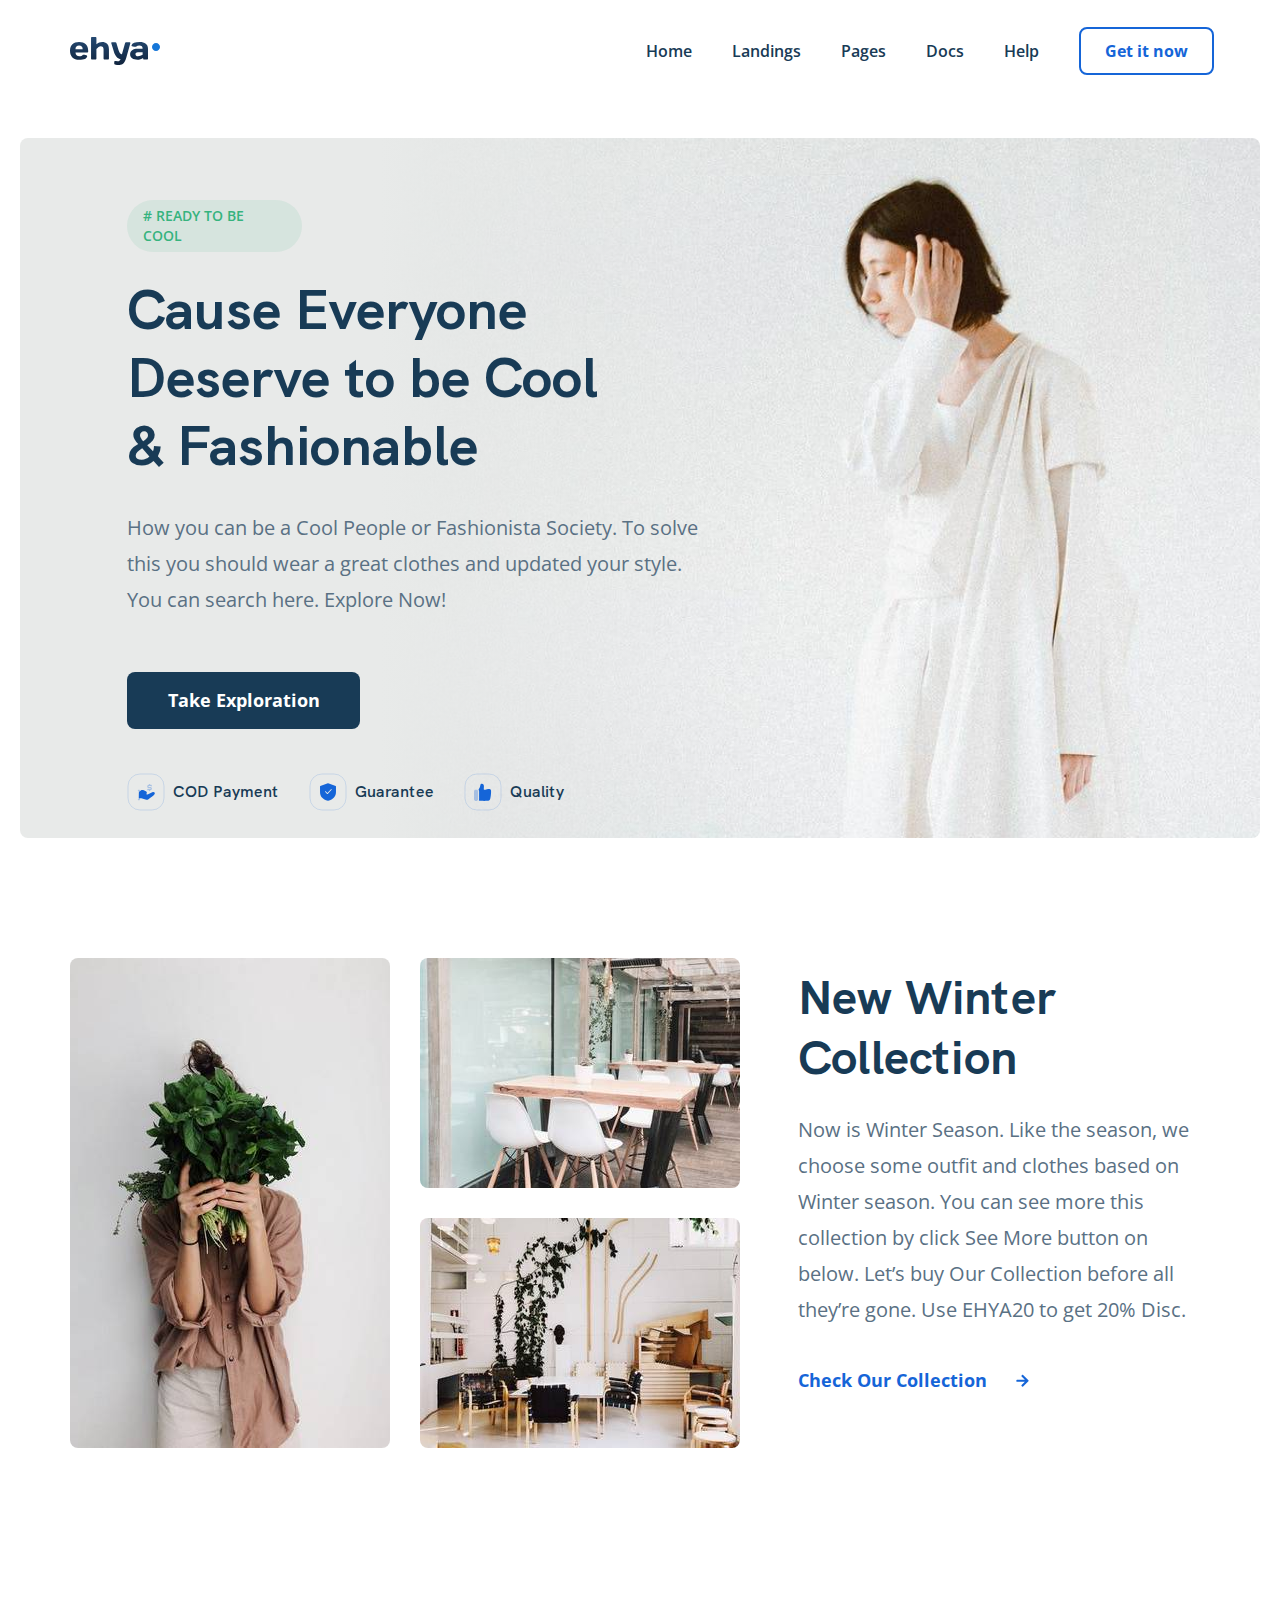
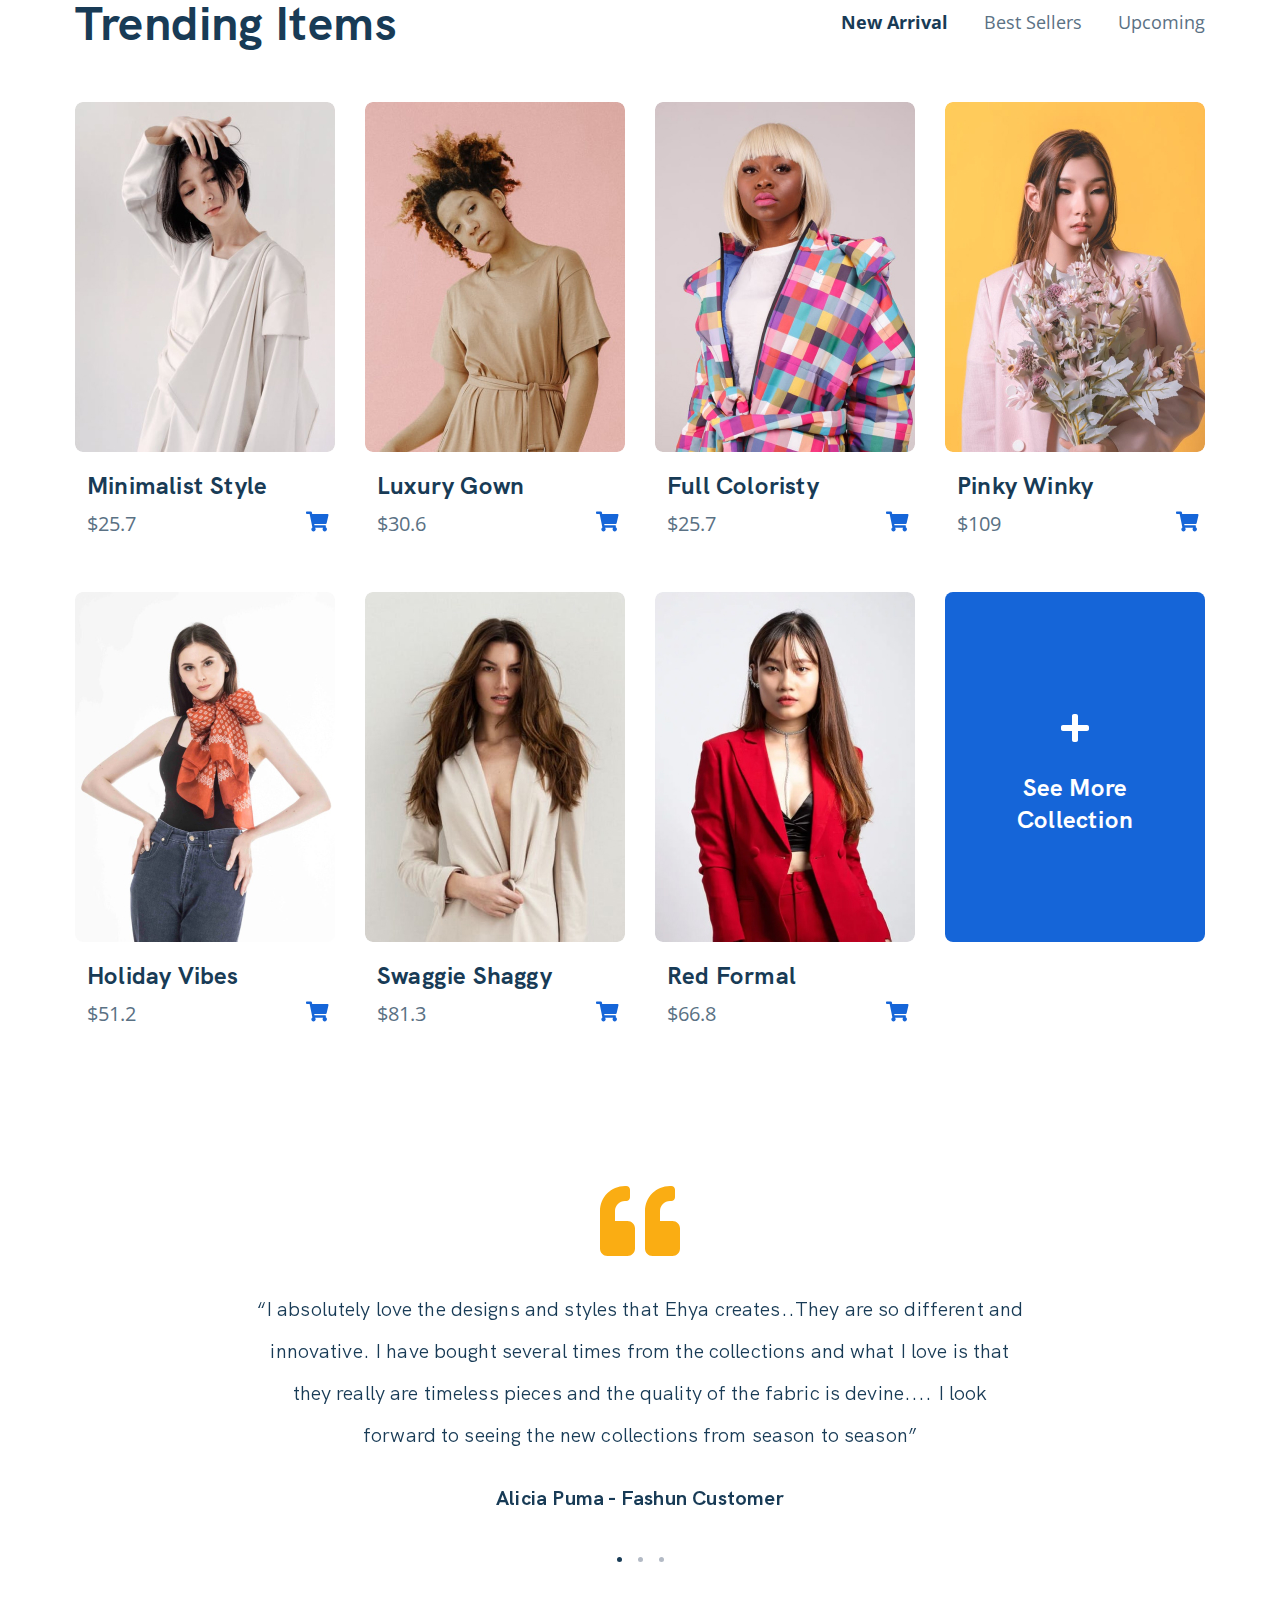
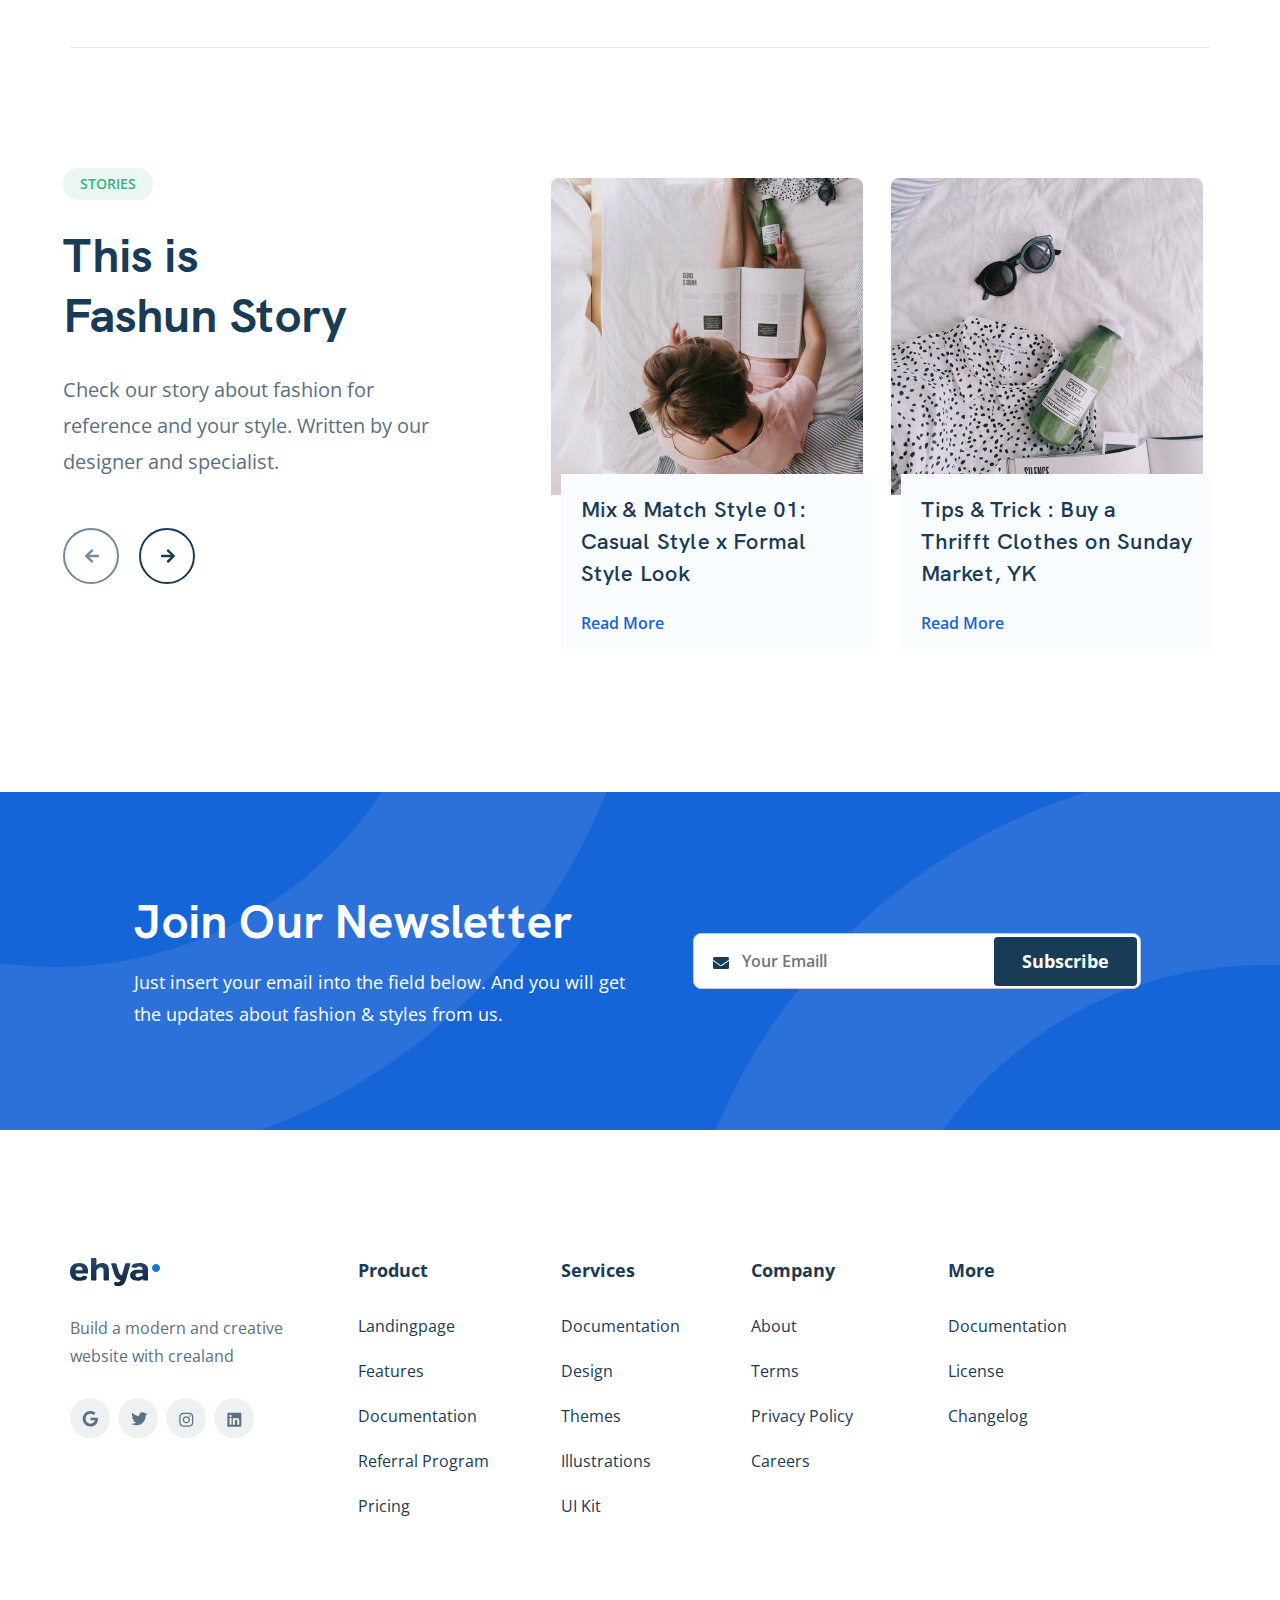
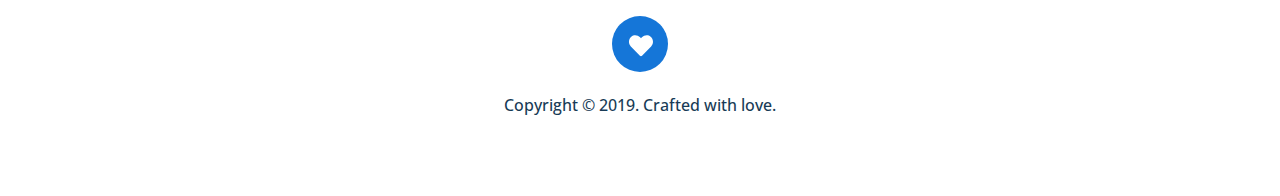
==== commit ed37e08f: "fix: curator corrections" ====
--- a/index.html
+++ b/index.html
@@ -952,8 +952,7 @@
 								hand-carved women’s shoe style. Being a talented and unique
 								craftsman, Ehya succeeded in making the most stylish shoes
 								around the world and shes design was first seen in Vogue. In
-								1996 Ehya Ltd. was established, now retails accessories,
-								handbags.&rdquo;
+								1996 Ehya Ltd. was established, now retails accessories.&rdquo;
 							</p>
 							<h4 class="testimonial-signature">Jimmy Choo - Fashion Dealer</h4>
 							<h4 class="testimonial-signature-res320p">
--- a/css/style.css
+++ b/css/style.css
@@ -1263,26 +1263,6 @@
 
 .low-opacity {
   opacity: 60%;
-}
-
-.swiper-slide {
-  opacity: 0;
-}
-
-.swiper-slide-next {
-  opacity: 0;
-  -webkit-transition: opacity 0.3s;
-  transition: opacity 0.3s;
-}
-
-.swiper-slide-active {
-  opacity: 1;
-}
-
-.swiper-slide-prev {
-  opacity: 0;
-  -webkit-transition: opacity 0.3s;
-  transition: opacity 0.3s;
 }
 
 .cta > .container {
@@ -2492,6 +2472,7 @@
     padding-top: 38px;
     padding-left: 0px;
     padding-right: 0px;
+    padding-bottom: 36px;
   }
   .testimonial-title-image {
     width: 70px;
@@ -2502,6 +2483,16 @@
   }
   .stories__wrapper {
     margin-bottom: 0;
+    padding-top: 48px;
+  }
+  .stories__description-hashtag {
+    margin-bottom: 24px;
+  }
+  .stories__description-text {
+    max-width: 100%;
+  }
+  .cta > .container {
+    padding-top: 24px;
   }
   .footer > .container {
     width: 272px;
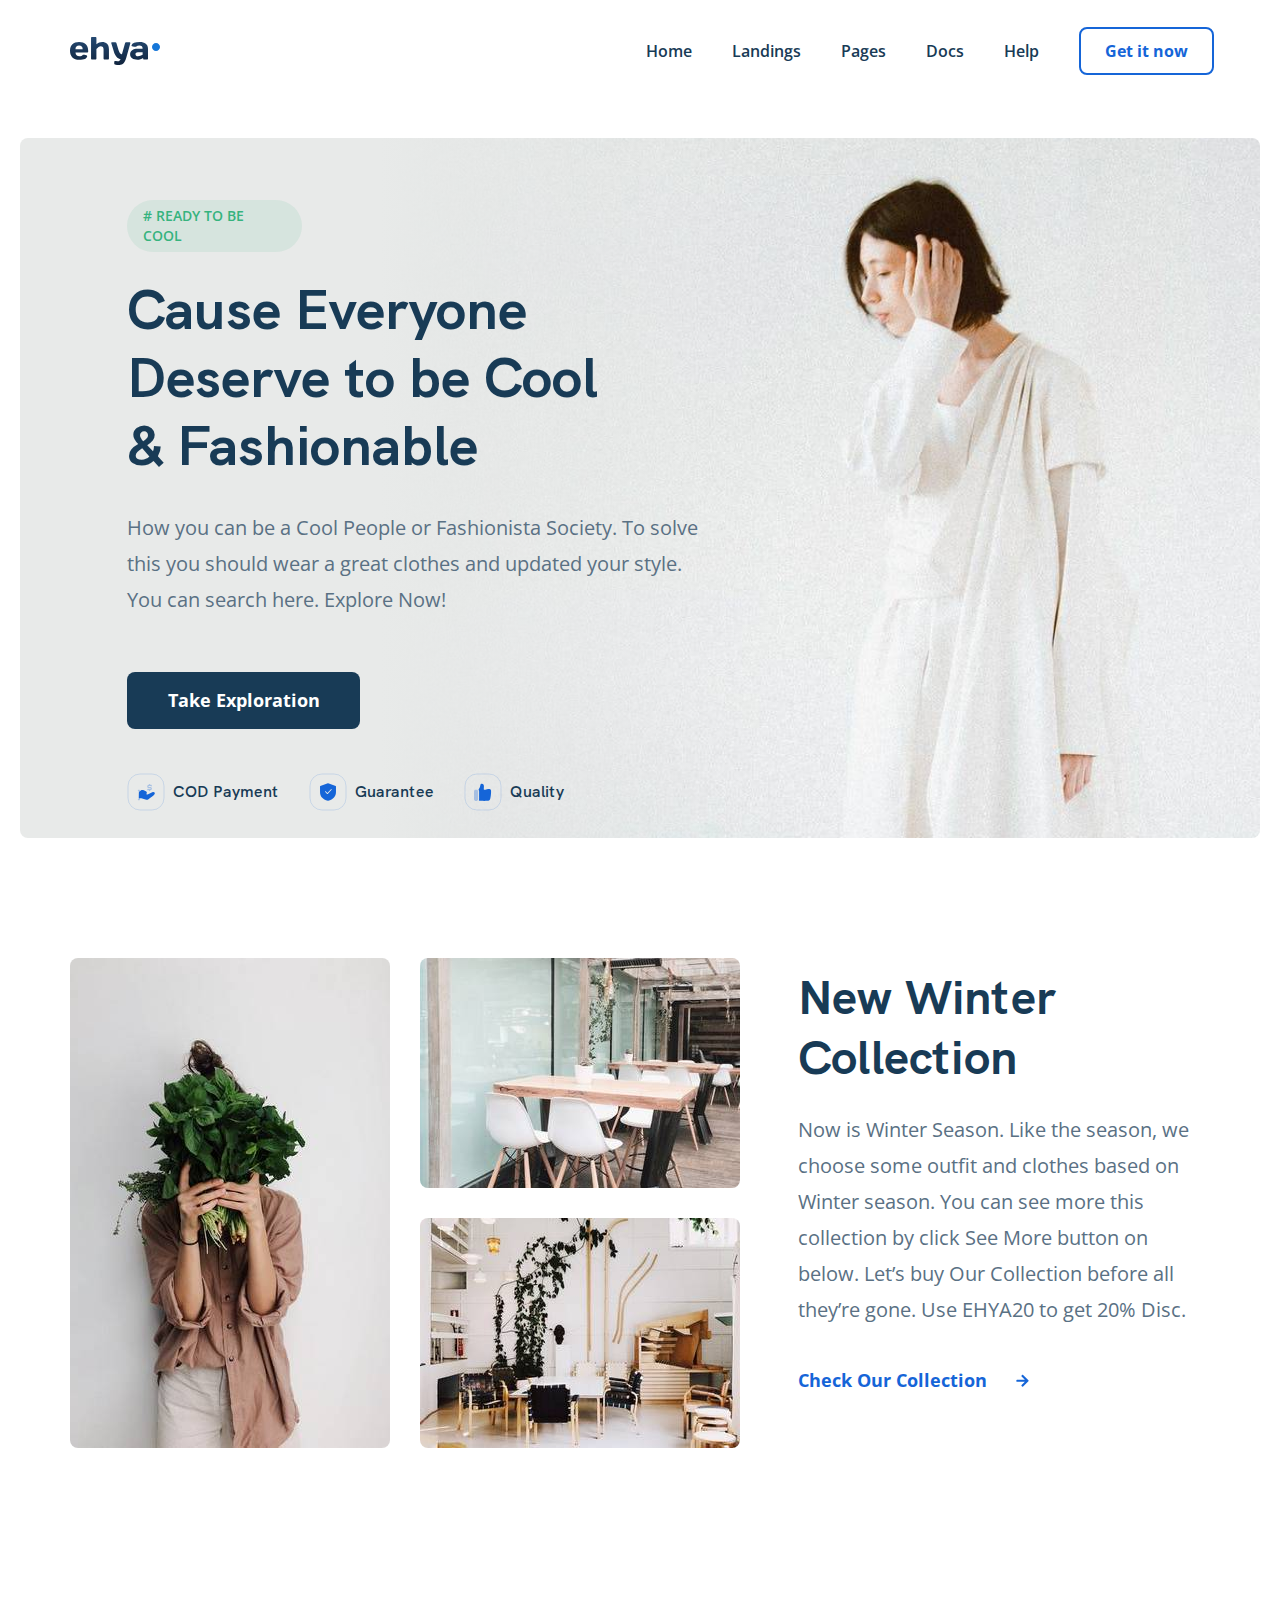
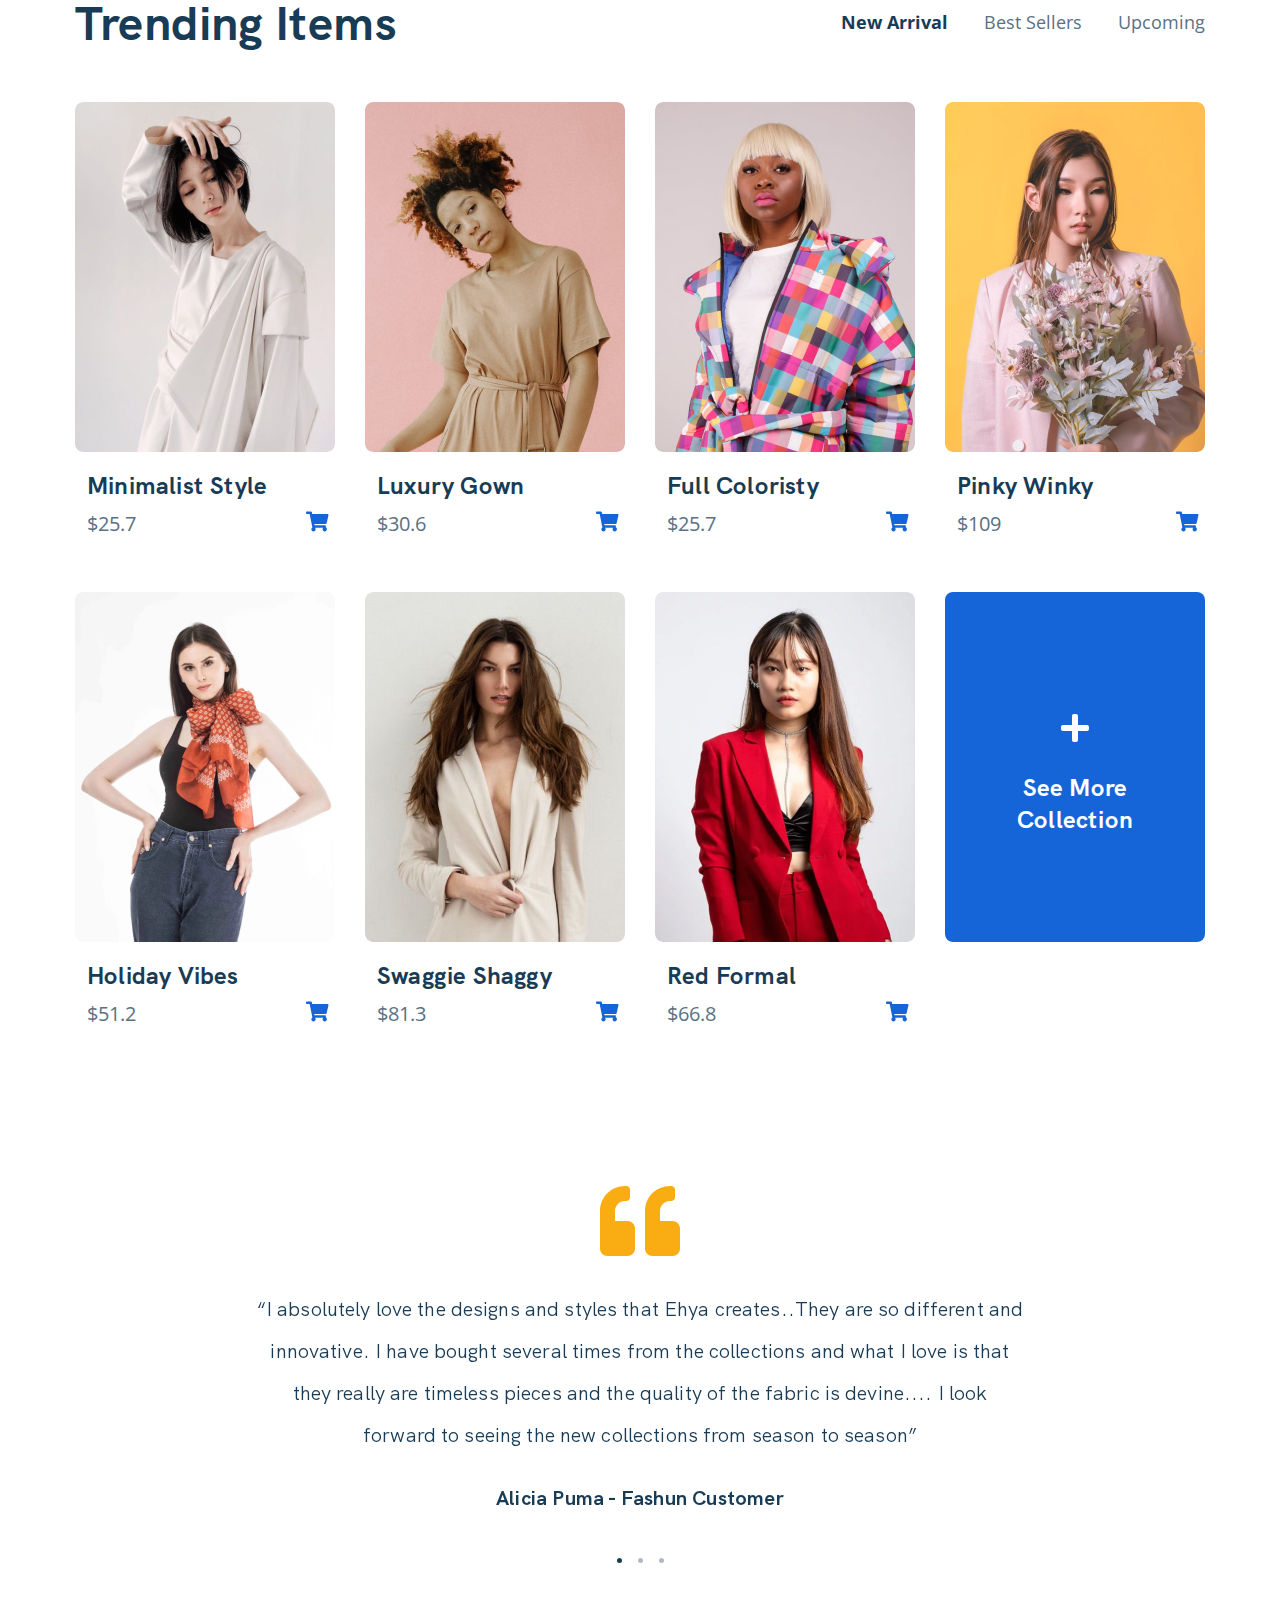
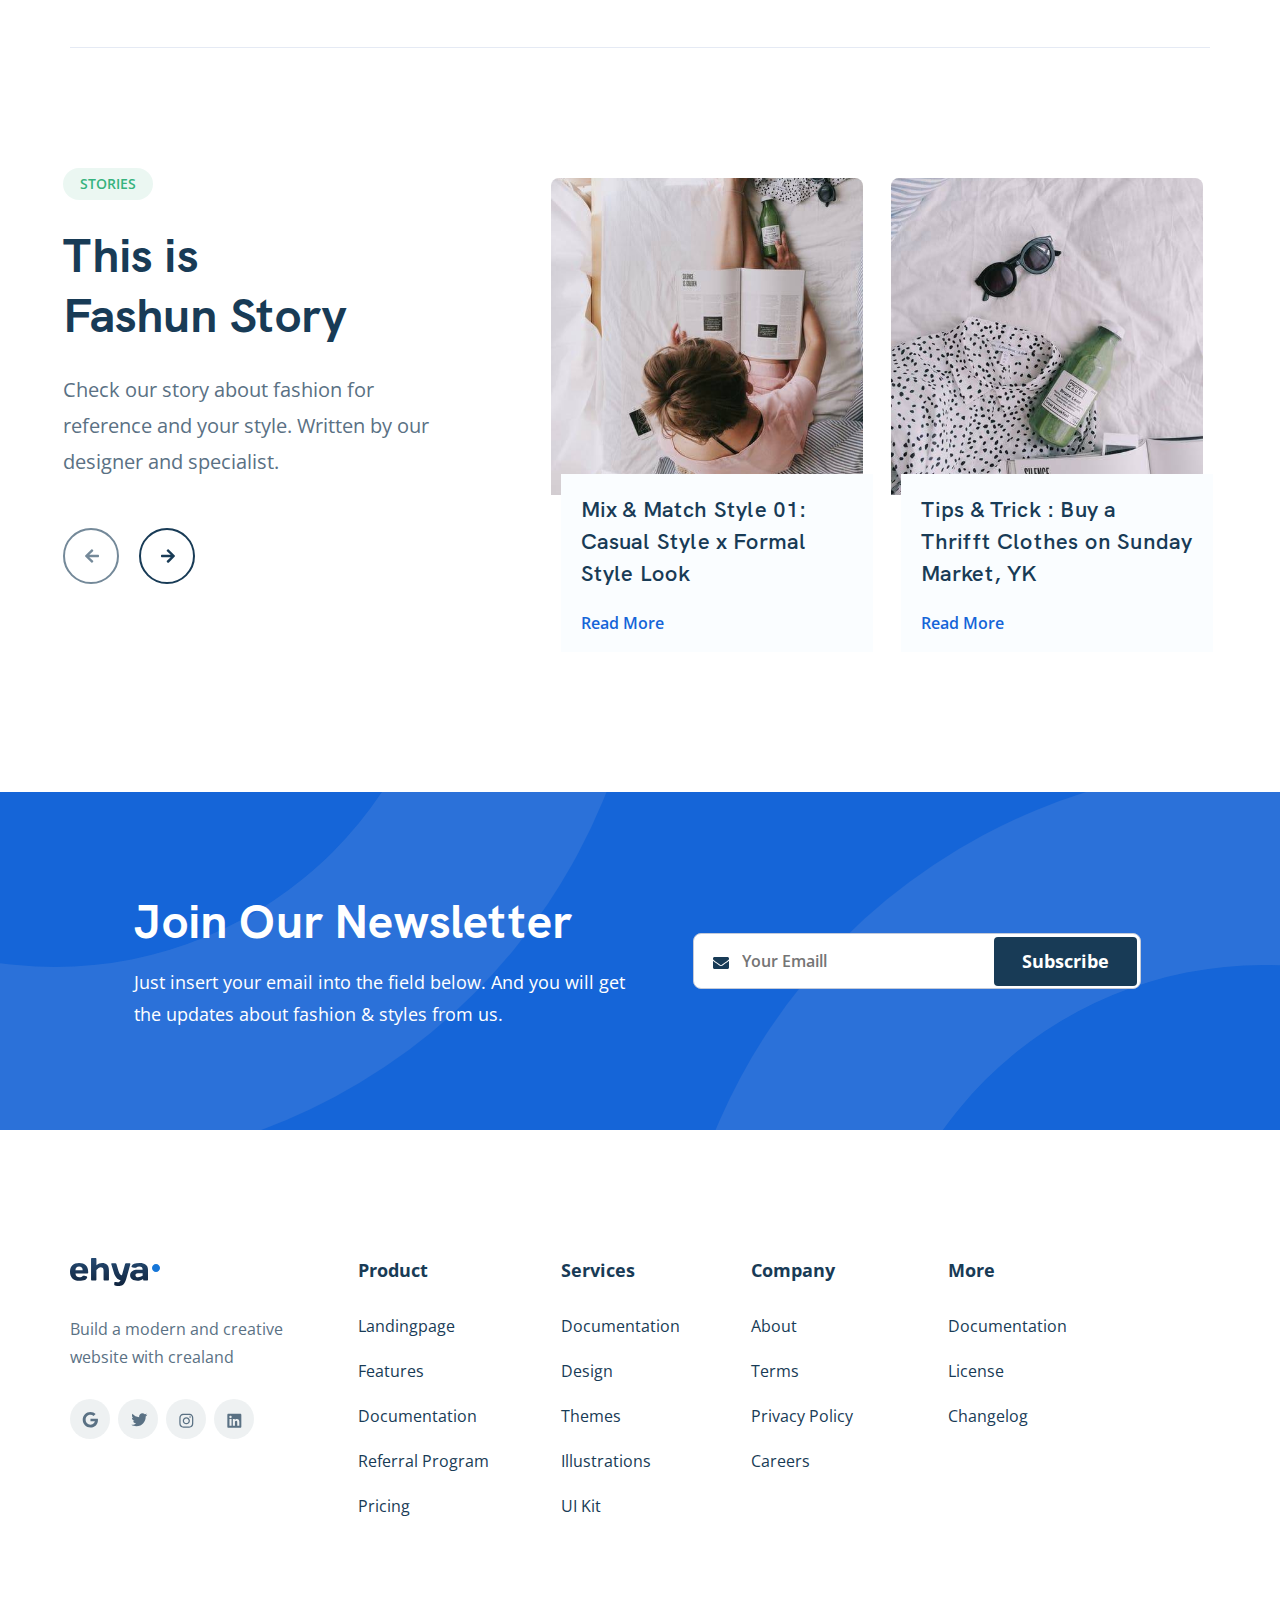
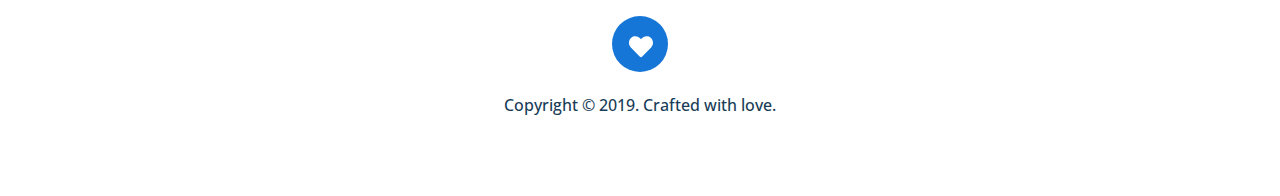
==== commit eb90d275: "fix: trending media queries" ====
--- a/index.html
+++ b/index.html
@@ -212,7 +212,7 @@
 								<picture>
 									<source
 										srcset="img/model-001-320.jpg"
-										media="(max-width: 320px)" />
+										media="(max-width: 420px)" />
 									<source
 										srcset="img/model-001-768.jpg"
 										media="(max-width: 768px)" />
@@ -243,7 +243,7 @@
 								<picture>
 									<source
 										srcset="img/model-002-320.jpg"
-										media="(max-width: 320px)" />
+										media="(max-width: 420px)" />
 									<source
 										srcset="img/model-002-768.jpg"
 										media="(max-width: 768px)" />
@@ -274,7 +274,7 @@
 								<picture>
 									<source
 										srcset="img/model-003-320.jpg"
-										media="(max-width: 320px)" />
+										media="(max-width: 420px)" />
 									<source
 										srcset="img/model-003-768.jpg"
 										media="(max-width: 768px)" />
@@ -306,7 +306,7 @@
 								<picture>
 									<source
 										srcset="img/model-004-320.jpg"
-										media="(max-width: 320px)" />
+										media="(max-width: 420px)" />
 									<source
 										srcset="img/model-004-768.jpg"
 										media="(max-width: 768px)" />
@@ -338,7 +338,7 @@
 								<picture>
 									<source
 										srcset="img/model-005-320.jpg"
-										media="(max-width: 320px)" />
+										media="(max-width: 420px)" />
 									<source
 										srcset="img/model-005-768.jpg"
 										media="(max-width: 768px)" />
@@ -370,7 +370,7 @@
 								<picture>
 									<source
 										srcset="img/model-006-320.jpg"
-										media="(max-width: 320px)" />
+										media="(max-width: 420px)" />
 									<source
 										srcset="img/model-006-768.jpg"
 										media="(max-width: 768px)" />
@@ -402,7 +402,7 @@
 								<picture>
 									<source
 										srcset="img/model-007-320.jpg"
-										media="(max-width: 320px)" />
+										media="(max-width: 420px)" />
 									<source
 										srcset="img/model-007-768.jpg"
 										media="(max-width: 768px)" />
@@ -446,7 +446,7 @@
 								<picture>
 									<source
 										srcset="img/model-003-320.jpg"
-										media="(max-width: 320px)" />
+										media="(max-width: 420px)" />
 									<source
 										srcset="img/model-003-768.jpg"
 										media="(max-width: 768px)" />
@@ -478,7 +478,7 @@
 								<picture>
 									<source
 										srcset="img/model-004-320.jpg"
-										media="(max-width: 320px)" />
+										media="(max-width: 420px)" />
 									<source
 										srcset="img/model-004-768.jpg"
 										media="(max-width: 768px)" />
@@ -510,7 +510,7 @@
 								<picture>
 									<source
 										srcset="img/model-005-320.jpg"
-										media="(max-width: 320px)" />
+										media="(max-width: 420px)" />
 									<source
 										srcset="img/model-005-768.jpg"
 										media="(max-width: 768px)" />
@@ -542,7 +542,7 @@
 								<picture>
 									<source
 										srcset="img/model-006-320.jpg"
-										media="(max-width: 320px)" />
+										media="(max-width: 420px)" />
 									<source
 										srcset="img/model-006-768.jpg"
 										media="(max-width: 768px)" />
@@ -574,7 +574,7 @@
 								<picture>
 									<source
 										srcset="img/model-001-320.jpg"
-										media="(max-width: 320px)" />
+										media="(max-width: 420px)" />
 									<source
 										srcset="img/model-001-768.jpg"
 										media="(max-width: 768px)" />
@@ -606,7 +606,7 @@
 								<picture>
 									<source
 										srcset="img/model-002-320.jpg"
-										media="(max-width: 320px)" />
+										media="(max-width: 420px)" />
 									<source
 										srcset="img/model-002-768.jpg"
 										media="(max-width: 768px)" />
@@ -639,7 +639,7 @@
 								<picture>
 									<source
 										srcset="img/model-007-320.jpg"
-										media="(max-width: 320px)" />
+										media="(max-width: 420px)" />
 									<source
 										srcset="img/model-007-768.jpg"
 										media="(max-width: 768px)" />
@@ -683,7 +683,7 @@
 								<picture>
 									<source
 										srcset="img/model-002-320.jpg"
-										media="(max-width: 320px)" />
+										media="(max-width: 420px)" />
 									<source
 										srcset="img/model-002-768.jpg"
 										media="(max-width: 768px)" />
@@ -715,7 +715,7 @@
 								<picture>
 									<source
 										srcset="img/model-001-320.jpg"
-										media="(max-width: 320px)" />
+										media="(max-width: 420px)" />
 									<source
 										srcset="img/model-001-768.jpg"
 										media="(max-width: 768px)" />
@@ -747,7 +747,7 @@
 								<picture>
 									<source
 										srcset="img/model-004-320.jpg"
-										media="(max-width: 320px)" />
+										media="(max-width: 420px)" />
 									<source
 										srcset="img/model-004-768.jpg"
 										media="(max-width: 768px)" />
@@ -779,7 +779,7 @@
 								<picture>
 									<source
 										srcset="img/model-005-320.jpg"
-										media="(max-width: 320px)" />
+										media="(max-width: 420px)" />
 									<source
 										srcset="img/model-005-768.jpg"
 										media="(max-width: 768px)" />
@@ -811,7 +811,7 @@
 								<picture>
 									<source
 										srcset="img/model-006-320.jpg"
-										media="(max-width: 320px)" />
+										media="(max-width: 420px)" />
 									<source
 										srcset="img/model-006-768.jpg"
 										media="(max-width: 768px)" />
@@ -843,7 +843,7 @@
 								<picture>
 									<source
 										srcset="img/model-007-320.jpg"
-										media="(max-width: 320px)" />
+										media="(max-width: 420px)" />
 									<source
 										srcset="img/model-007-768.jpg"
 										media="(max-width: 768px)" />
@@ -876,7 +876,7 @@
 								<picture>
 									<source
 										srcset="img/model-003-320.jpg"
-										media="(max-width: 320px)" />
+										media="(max-width: 420px)" />
 									<source
 										srcset="img/model-003-768.jpg"
 										media="(max-width: 768px)" />
--- a/css/style.css
+++ b/css/style.css
@@ -1655,7 +1655,7 @@
     padding: 0 10px;
   }
   .stories__wrapper {
-    padding-top: 80px;
+    padding-top: 86px;
     -webkit-box-orient: vertical;
     -webkit-box-direction: normal;
         -ms-flex-direction: column;
@@ -1898,7 +1898,7 @@
     padding-top: 40px;
   }
   .testimonial-text {
-    padding: 0 7%;
+    padding: 0 4.3%;
   }
   .testimonial-signature {
     margin-top: 20px;
@@ -2258,6 +2258,84 @@
     line-height: 22px;
     text-align: center;
   }
+  .trending {
+    padding-top: 10px;
+  }
+  .trending > .container {
+    max-width: 420px;
+    padding: 0 10px;
+  }
+  .trending__wrapper {
+    -webkit-box-pack: space-evenly;
+        -ms-flex-pack: space-evenly;
+            justify-content: space-evenly;
+  }
+  .trending__title-wrapper {
+    margin-bottom: 28px;
+  }
+  .trending-title {
+    font-size: 28px;
+    line-height: 36px;
+    text-align: center;
+    letter-spacing: 0.2px;
+    margin-bottom: 26px;
+  }
+  .trending-links {
+    width: 100%;
+    -webkit-box-pack: justify;
+        -ms-flex-pack: justify;
+            justify-content: space-between;
+  }
+  .trending-links__item {
+    font-size: 16px;
+    line-height: 22px;
+    margin: 0;
+  }
+  .trending__card {
+    width: 140px;
+    padding-bottom: 26px;
+  }
+  .trending__card-image__wrapper {
+    height: 170px;
+  }
+  .trending__card-title {
+    margin-left: 0;
+    margin-top: 12px;
+    margin-bottom: 2px;
+    font-size: 16px;
+    line-height: 20px;
+    letter-spacing: 0.2px;
+  }
+  .trending__card-price {
+    font-size: 14px;
+    line-height: 24px;
+  }
+  .trending__card-price__wrapper {
+    padding-left: 0;
+    -webkit-box-pack: start;
+        -ms-flex-pack: start;
+            justify-content: flex-start;
+  }
+  .trending__card-empty__wrapper {
+    top: 25%;
+  }
+  .trending__card-empty__image {
+    width: 25px;
+  }
+  .trending__card-empty__title {
+    font-size: 20px;
+    line-height: 24px;
+    text-align: center;
+    letter-spacing: 0.2px;
+  }
+  .trending__card--empty {
+    height: 170px;
+  }
+  .trending__shopping-cart-image {
+    height: 14px;
+    width: 14px;
+    margin-top: 6px;
+  }
   .testimonial-text {
     padding: 0;
     margin: 20px 0;
@@ -2401,72 +2479,6 @@
         -ms-flex-pack: justify;
             justify-content: space-between;
   }
-  .trending__title-wrapper {
-    margin-bottom: 28px;
-  }
-  .trending-title {
-    font-size: 28px;
-    line-height: 36px;
-    text-align: center;
-    letter-spacing: 0.2px;
-    margin-bottom: 26px;
-  }
-  .trending-links {
-    width: 100%;
-    -webkit-box-pack: justify;
-        -ms-flex-pack: justify;
-            justify-content: space-between;
-  }
-  .trending-links__item {
-    font-size: 16px;
-    line-height: 22px;
-    margin: 0;
-  }
-  .trending__card {
-    width: 140px;
-    padding-bottom: 26px;
-  }
-  .trending__card-image__wrapper {
-    height: 170px;
-  }
-  .trending__card-title {
-    margin-left: 0;
-    margin-top: 12px;
-    margin-bottom: 2px;
-    font-size: 16px;
-    line-height: 20px;
-    letter-spacing: 0.2px;
-  }
-  .trending__card-price {
-    font-size: 14px;
-    line-height: 24px;
-  }
-  .trending__card-price__wrapper {
-    padding-left: 0;
-    -webkit-box-pack: start;
-        -ms-flex-pack: start;
-            justify-content: flex-start;
-  }
-  .trending__card-empty__wrapper {
-    top: 25%;
-  }
-  .trending__card-empty__image {
-    width: 25px;
-  }
-  .trending__card-empty__title {
-    font-size: 20px;
-    line-height: 24px;
-    text-align: center;
-    letter-spacing: 0.2px;
-  }
-  .trending__card--empty {
-    height: 170px;
-  }
-  .trending__shopping-cart-image {
-    height: 14px;
-    width: 14px;
-    margin-top: 6px;
-  }
   .testimonial > .container {
     width: 280px;
     padding-top: 38px;
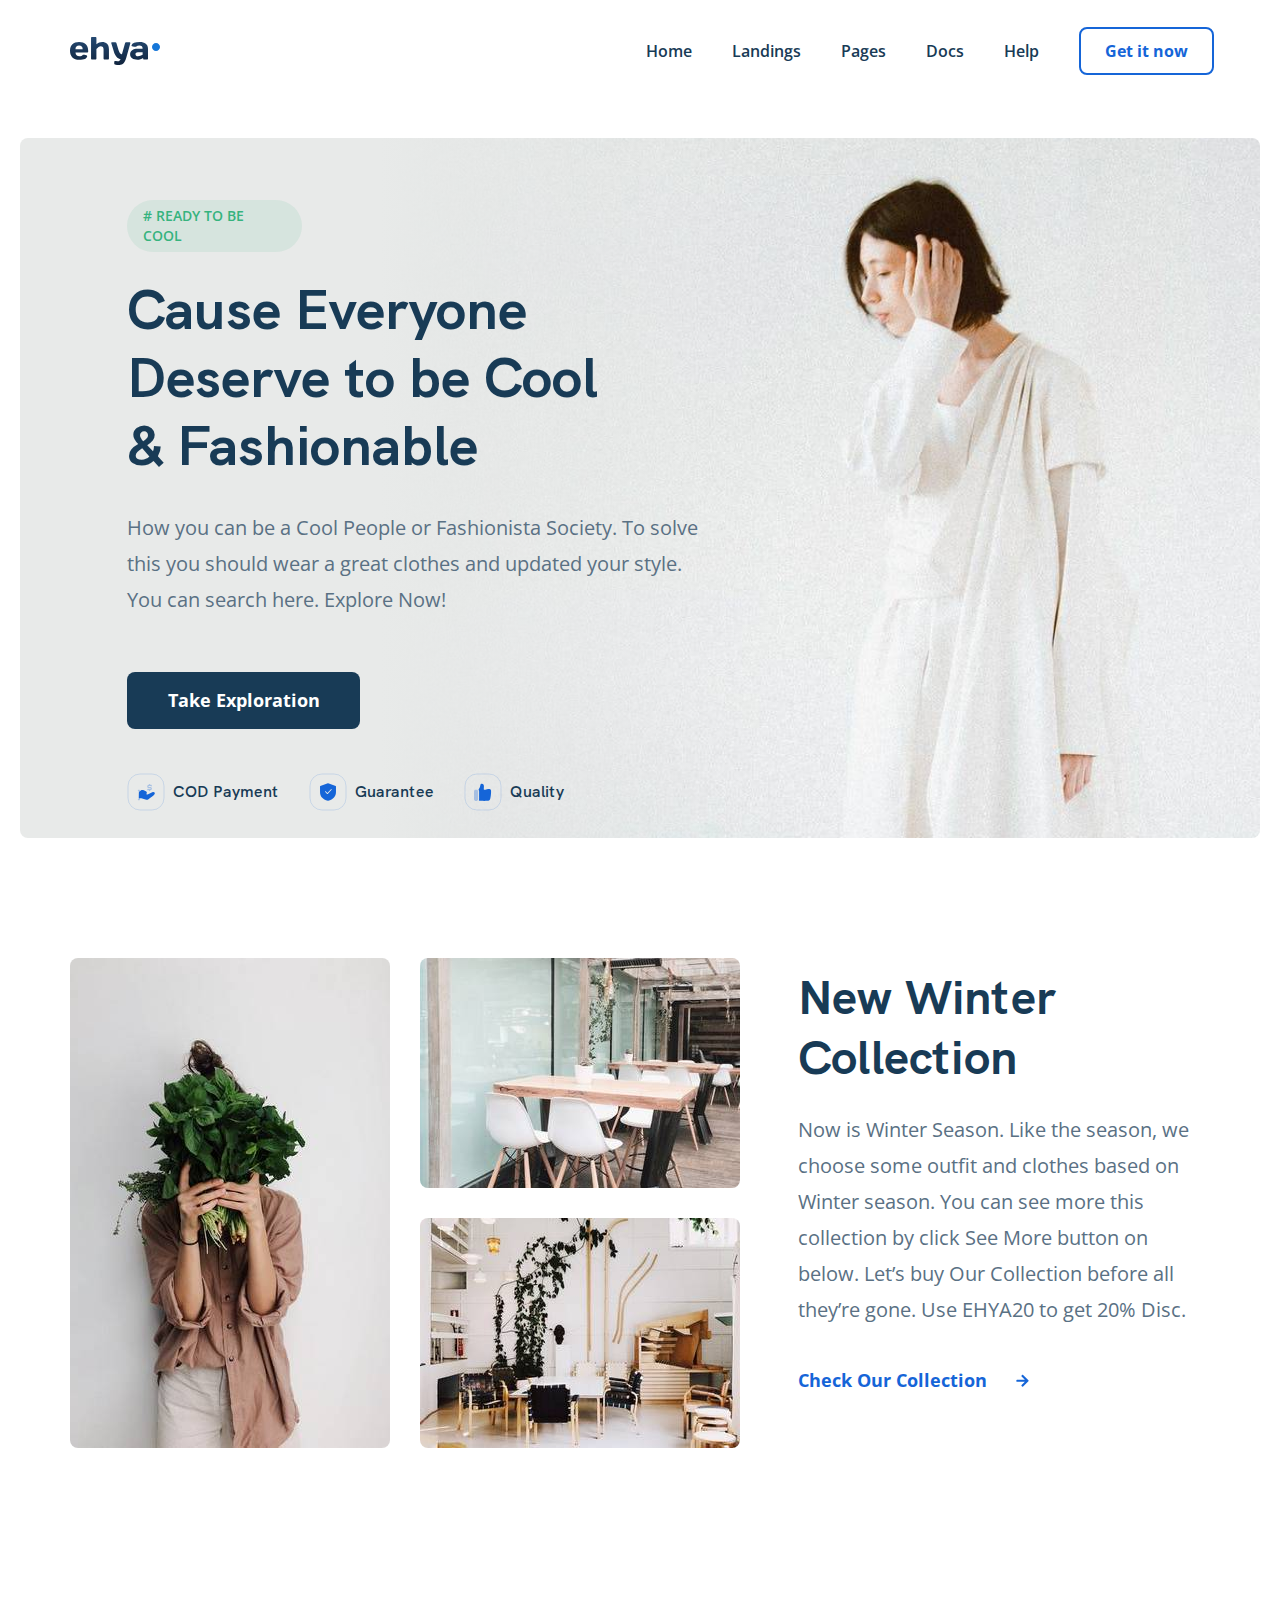
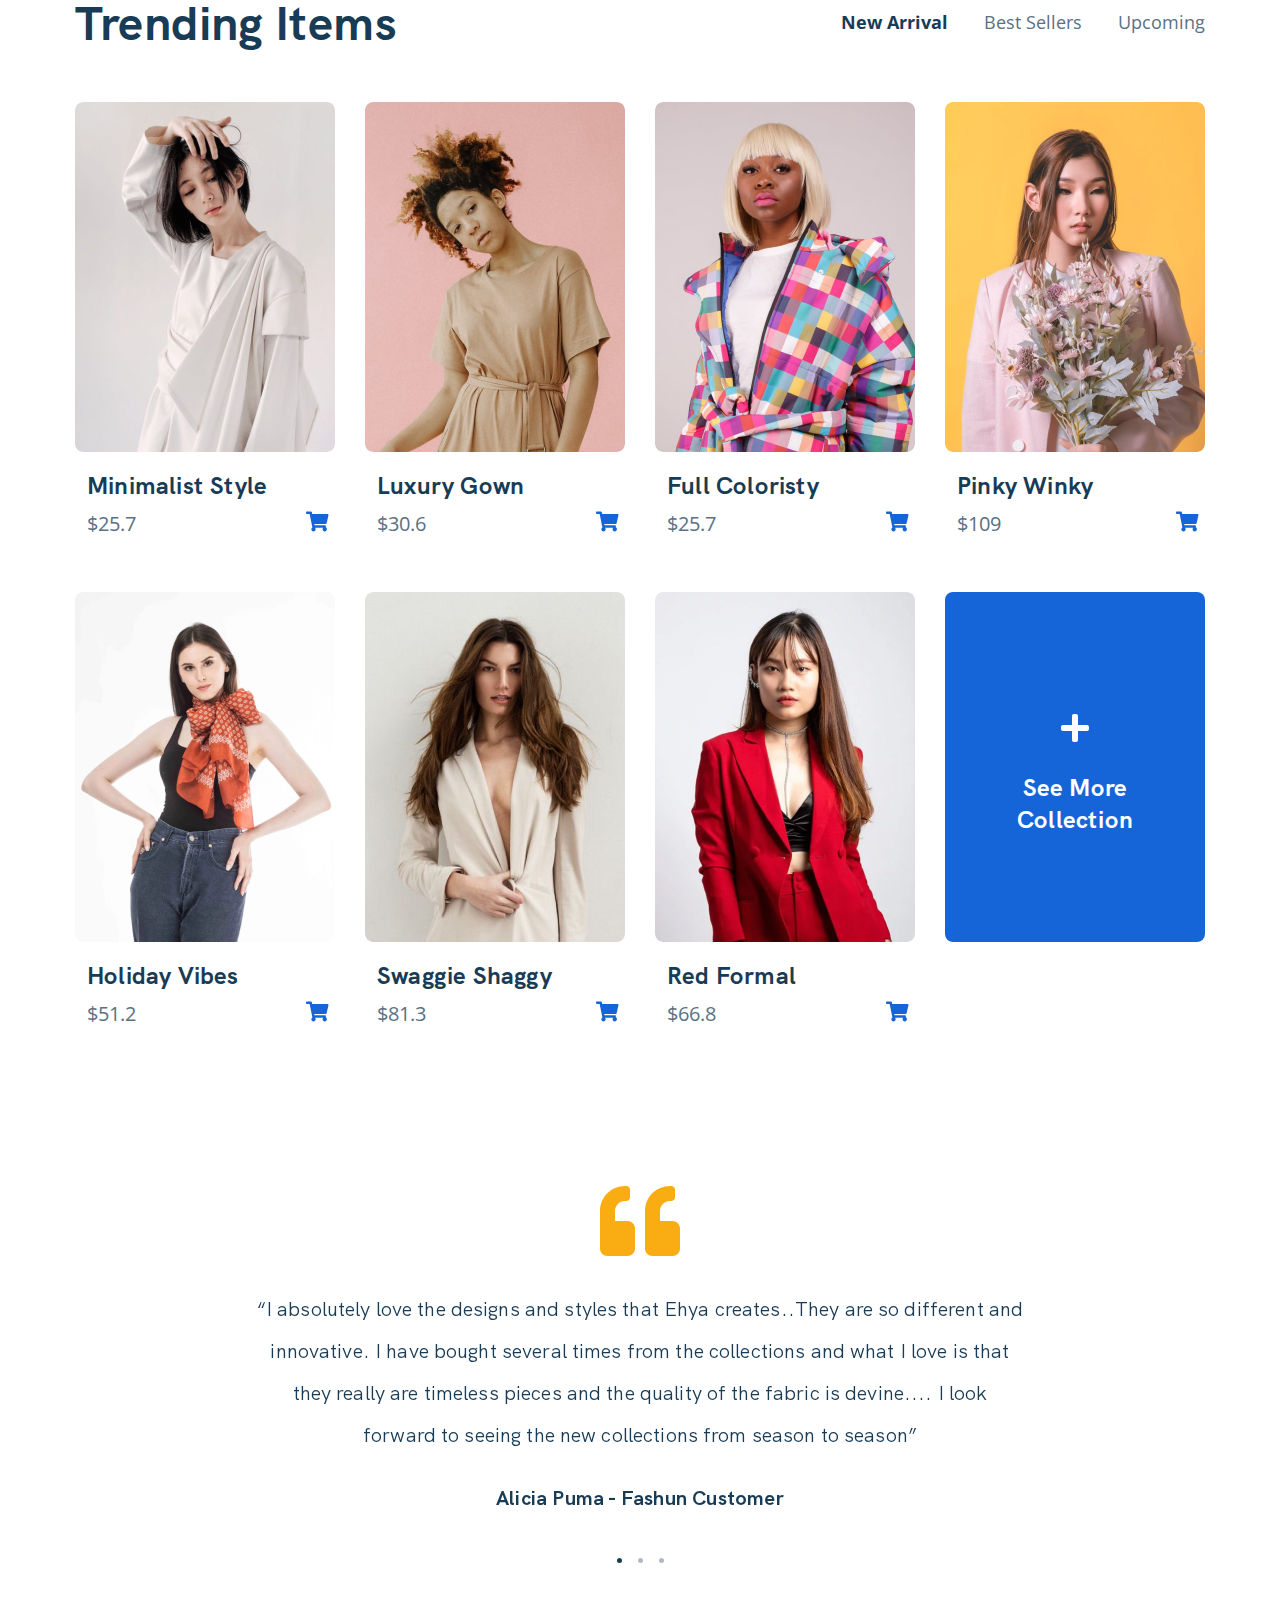
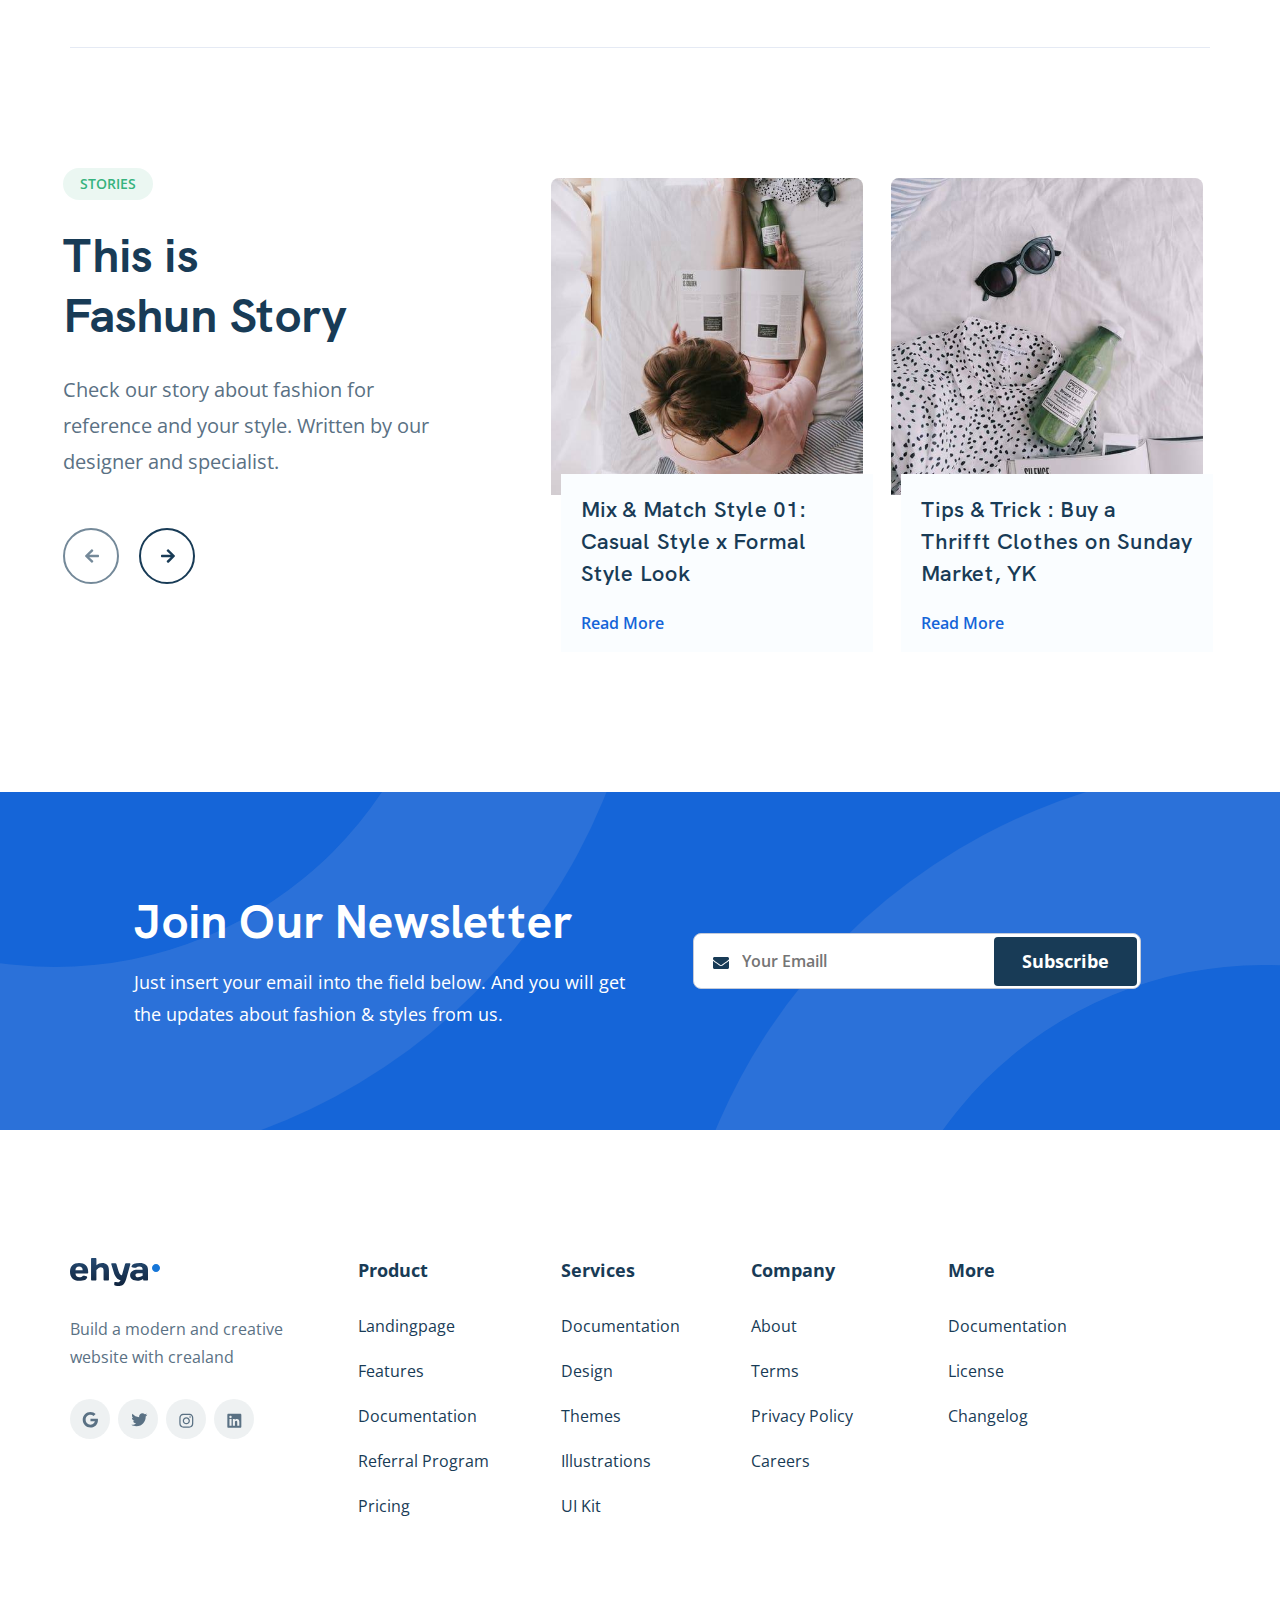
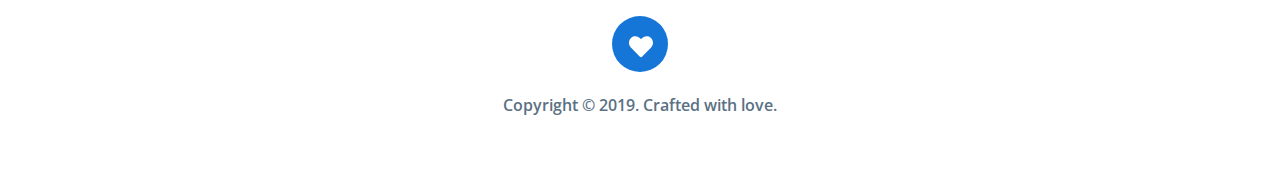
==== commit 522b3aaa: "fix: curator 2 corrections" ====
--- a/index.html
+++ b/index.html
@@ -281,7 +281,7 @@
 
 									<source srcset="img/model-003-full.jpg" />
 									<img
-										srcset="img/model-003-full.jpg"
+										src="img/model-003-full.jpg"
 										alt="model photo"
 										class="trending__card-image" /></picture
 							></a>
@@ -313,7 +313,7 @@
 
 									<source srcset="img/model-004-full.jpg" />
 									<img
-										srcset="img/model-004-full.jpg"
+										src="img/model-004-full.jpg"
 										alt="model photo"
 										class="trending__card-image" /></picture
 							></a>
@@ -345,7 +345,7 @@
 
 									<source srcset="img/model-005-full.jpg" />
 									<img
-										srcset="img/model-005-full.jpg"
+										src="img/model-005-full.jpg"
 										alt="model photo"
 										class="trending__card-image" /></picture
 							></a>
@@ -377,7 +377,7 @@
 
 									<source srcset="img/model-006-full.jpg" />
 									<img
-										srcset="img/model-006-full.jpg"
+										src="img/model-006-full.jpg"
 										alt="model photo"
 										class="trending__card-image" /></picture
 							></a>
@@ -409,7 +409,7 @@
 
 									<source srcset="img/model-007-full.jpg" />
 									<img
-										srcset="img/model-007-full.jpg"
+										src="img/model-007-full.jpg"
 										alt="model photo"
 										class="trending__card-image" /></picture
 							></a>
@@ -453,7 +453,7 @@
 
 									<source srcset="img/model-003-full.jpg" />
 									<img
-										srcset="img/model-003-full.jpg"
+										src="img/model-003-full.jpg"
 										alt="model photo"
 										class="trending__card-image" /></picture
 							></a>
@@ -485,7 +485,7 @@
 
 									<source srcset="img/model-004-full.jpg" />
 									<img
-										srcset="img/model-004-full.jpg"
+										src="img/model-004-full.jpg"
 										alt="model photo"
 										class="trending__card-image" /></picture
 							></a>
@@ -517,7 +517,7 @@
 
 									<source srcset="img/model-005-full.jpg" />
 									<img
-										srcset="img/model-005-full.jpg"
+										src="img/model-005-full.jpg"
 										alt="model photo"
 										class="trending__card-image" /></picture
 							></a>
@@ -549,7 +549,7 @@
 
 									<source srcset="img/model-006-full.jpg" />
 									<img
-										srcset="img/model-006-full.jpg"
+										src="img/model-006-full.jpg"
 										alt="model photo"
 										class="trending__card-image" /></picture
 							></a>
@@ -581,7 +581,7 @@
 
 									<source srcset="img/model-001-full.jpg" />
 									<img
-										srcset="img/model-001-full.jpg"
+										src="img/model-001-full.jpg"
 										alt="model photo"
 										class="trending__card-image" /></picture
 							></a>
@@ -613,7 +613,7 @@
 
 									<source srcset="img/model-002-full.jpg" />
 									<img
-										srcset="img/model-002-full.jpg"
+										src="img/model-002-full.jpg"
 										alt="model photo"
 										class="trending__card-image" /></picture
 							></a>
@@ -646,7 +646,7 @@
 
 									<source srcset="img/model-007-full.jpg" />
 									<img
-										srcset="img/model-007-full.jpg"
+										src="img/model-007-full.jpg"
 										alt="model photo"
 										class="trending__card-image" /></picture
 							></a>
@@ -690,7 +690,7 @@
 
 									<source srcset="img/model-002-full.jpg" />
 									<img
-										srcset="img/model-002-full.jpg"
+										src="img/model-002-full.jpg"
 										alt="model photo"
 										class="trending__card-image" /></picture
 							></a>
@@ -722,7 +722,7 @@
 
 									<source srcset="img/model-001-full.jpg" />
 									<img
-										srcset="img/model-001-full.jpg"
+										src="img/model-001-full.jpg"
 										alt="model photo"
 										class="trending__card-image" /></picture
 							></a>
@@ -754,7 +754,7 @@
 
 									<source srcset="img/model-004-full.jpg" />
 									<img
-										srcset="img/model-004-full.jpg"
+										src="img/model-004-full.jpg"
 										alt="model photo"
 										class="trending__card-image" /></picture
 							></a>
@@ -786,7 +786,7 @@
 
 									<source srcset="img/model-005-full.jpg" />
 									<img
-										srcset="img/model-005-full.jpg"
+										src="img/model-005-full.jpg"
 										alt="model photo"
 										class="trending__card-image" /></picture
 							></a>
@@ -818,7 +818,7 @@
 
 									<source srcset="img/model-006-full.jpg" />
 									<img
-										srcset="img/model-006-full.jpg"
+										src="img/model-006-full.jpg"
 										alt="model photo"
 										class="trending__card-image" /></picture
 							></a>
@@ -850,7 +850,7 @@
 
 									<source srcset="img/model-007-full.jpg" />
 									<img
-										srcset="img/model-007-full.jpg"
+										src="img/model-007-full.jpg"
 										alt="model photo"
 										class="trending__card-image" /></picture
 							></a>
@@ -883,7 +883,7 @@
 
 									<source srcset="img/model-003-full.jpg" />
 									<img
-										srcset="img/model-003-full.jpg"
+										src="img/model-003-full.jpg"
 										alt="model photo"
 										class="trending__card-image" /></picture
 							></a>
@@ -1199,7 +1199,9 @@
 			<div class="container">
 				<div class="footer-wrapper">
 					<div class="footer__first-column-wrapper">
-						<img src="img/ehya-logo.svg" alt="ehya logo" class="footer-logo" />
+						<a href="index.html" class="header-logo">
+							<img src="img/ehya-logo.svg" alt="ehya logo" class="footer-logo"
+						/></a>
 						<p class="footer__first-column-text">
 							Build a modern and creative website with crealand
 						</p>
--- a/css/style.css
+++ b/css/style.css
@@ -437,11 +437,6 @@
   outline-width: 0;
 }
 
-.header-navigation__link:hover {
-  -webkit-box-shadow: 0 0 20px rgba(109, 176, 241, 0.2) inset, 0 0 20px rgba(109, 176, 241, 0.2);
-          box-shadow: 0 0 20px rgba(109, 176, 241, 0.2) inset, 0 0 20px rgba(109, 176, 241, 0.2);
-}
-
 .header-menu-button {
   display: none;
   outline-width: 0;
@@ -453,7 +448,7 @@
 
 .header__mobile-menu-wrapper--visible {
   display: none;
-  z-index: 10;
+  z-index: 30;
   position: fixed;
   background-color: #ffffff;
   padding: 36px 24px;
@@ -475,11 +470,6 @@
   cursor: pointer;
 }
 
-.header__mobile-menu-wrapper__close:hover {
-  -webkit-box-shadow: 0 0 20px rgba(109, 176, 241, 0.2) inset, 0 0 20px rgba(109, 176, 241, 0.2);
-          box-shadow: 0 0 20px rgba(109, 176, 241, 0.2) inset, 0 0 20px rgba(109, 176, 241, 0.2);
-}
-
 .header__mobile-menu-wrapper__close-image {
   -o-object-fit: cover;
      object-fit: cover;
@@ -506,11 +496,6 @@
   color: #183B56;
   margin-right: 40px;
   outline-width: 0;
-}
-
-.header__mobile-menu-navigation__link:hover {
-  -webkit-box-shadow: 0 0 20px rgba(109, 176, 241, 0.2) inset, 0 0 20px rgba(109, 176, 241, 0.2);
-          box-shadow: 0 0 20px rgba(109, 176, 241, 0.2) inset, 0 0 20px rgba(109, 176, 241, 0.2);
 }
 
 .header__mobile-menu-navigation__link--button {
@@ -627,11 +612,6 @@
   outline-width: 0;
 }
 
-.hero__content-button:hover {
-  -webkit-box-shadow: 0 0 20px rgba(109, 176, 241, 0.2) inset, 0 0 20px rgba(109, 176, 241, 0.2);
-          box-shadow: 0 0 20px rgba(109, 176, 241, 0.2) inset, 0 0 20px rgba(109, 176, 241, 0.2);
-}
-
 .hero__icon-wrapper {
   display: -webkit-box;
   display: -ms-flexbox;
@@ -641,11 +621,6 @@
 .hero__icon-link {
   text-decoration: none;
   outline-width: 0;
-}
-
-.hero__icon-link:hover {
-  -webkit-box-shadow: 0 0 20px rgba(109, 176, 241, 0.2) inset, 0 0 20px rgba(109, 176, 241, 0.2);
-          box-shadow: 0 0 20px rgba(109, 176, 241, 0.2) inset, 0 0 20px rgba(109, 176, 241, 0.2);
 }
 
 .hero__icon-item {
@@ -765,11 +740,6 @@
   outline-width: 0;
 }
 
-.collection__link:hover {
-  -webkit-box-shadow: 0 0 20px rgba(109, 176, 241, 0.2) inset, 0 0 20px rgba(109, 176, 241, 0.2);
-          box-shadow: 0 0 20px rgba(109, 176, 241, 0.2) inset, 0 0 20px rgba(109, 176, 241, 0.2);
-}
-
 .collection__arrow {
   margin-left: 24px;
 }
@@ -832,11 +802,6 @@
   color: #183B56;
 }
 
-.trending-links__item:hover {
-  -webkit-box-shadow: 0 0 20px rgba(109, 176, 241, 0.2) inset, 0 0 20px rgba(109, 176, 241, 0.2);
-          box-shadow: 0 0 20px rgba(109, 176, 241, 0.2) inset, 0 0 20px rgba(109, 176, 241, 0.2);
-}
-
 .trending__wrapper {
   display: none;
   -ms-flex-wrap: wrap;
@@ -868,11 +833,6 @@
   position: relative;
   cursor: pointer;
   outline-width: 0;
-}
-
-.trending__card--empty:hover {
-  -webkit-box-shadow: 0 0 20px rgba(109, 176, 241, 0.2) inset, 0 0 20px rgba(109, 176, 241, 0.2);
-          box-shadow: 0 0 20px rgba(109, 176, 241, 0.2) inset, 0 0 20px rgba(109, 176, 241, 0.2);
 }
 
 .trending__card-empty__wrapper {
@@ -920,11 +880,6 @@
   outline-width: 0;
 }
 
-.trending__card-image__wrapper:hover {
-  -webkit-box-shadow: 0 0 20px rgba(109, 176, 241, 0.2) inset, 0 0 20px rgba(109, 176, 241, 0.2);
-          box-shadow: 0 0 20px rgba(109, 176, 241, 0.2) inset, 0 0 20px rgba(109, 176, 241, 0.2);
-}
-
 .trending__card-title {
   margin-left: 12px;
   margin-top: 18px;
@@ -939,19 +894,9 @@
   outline-width: 0;
 }
 
-.trending__card-title:hover {
-  -webkit-box-shadow: 0 0 20px rgba(109, 176, 241, 0.2) inset, 0 0 20px rgba(109, 176, 241, 0.2);
-          box-shadow: 0 0 20px rgba(109, 176, 241, 0.2) inset, 0 0 20px rgba(109, 176, 241, 0.2);
-}
-
 .trending__card-title-link {
   text-decoration: none;
   outline-width: 0;
-}
-
-.trending__card-title-link:hover {
-  -webkit-box-shadow: 0 0 20px rgba(109, 176, 241, 0.2) inset, 0 0 20px rgba(109, 176, 241, 0.2);
-          box-shadow: 0 0 20px rgba(109, 176, 241, 0.2) inset, 0 0 20px rgba(109, 176, 241, 0.2);
 }
 
 .trending__card-price {
@@ -978,11 +923,6 @@
   background-color: transparent;
   cursor: pointer;
   outline-width: 0;
-}
-
-.trending__card-button:hover {
-  -webkit-box-shadow: 0 0 20px rgba(109, 176, 241, 0.2) inset, 0 0 20px rgba(109, 176, 241, 0.2);
-          box-shadow: 0 0 20px rgba(109, 176, 241, 0.2) inset, 0 0 20px rgba(109, 176, 241, 0.2);
 }
 
 .testimonial > .container {
@@ -1145,11 +1085,6 @@
   outline-width: 0;
 }
 
-.stories__description-button__prev:hover {
-  -webkit-box-shadow: 0 0 20px rgba(109, 176, 241, 0.2) inset, 0 0 20px rgba(109, 176, 241, 0.2);
-          box-shadow: 0 0 20px rgba(109, 176, 241, 0.2) inset, 0 0 20px rgba(109, 176, 241, 0.2);
-}
-
 .stories__description-button__next {
   position: relative;
   width: 56px;
@@ -1161,11 +1096,6 @@
   outline-width: 0;
 }
 
-.stories__description-button__next:hover {
-  -webkit-box-shadow: 0 0 20px rgba(109, 176, 241, 0.2) inset, 0 0 20px rgba(109, 176, 241, 0.2);
-          box-shadow: 0 0 20px rgba(109, 176, 241, 0.2) inset, 0 0 20px rgba(109, 176, 241, 0.2);
-}
-
 .stories__description-button-image__prev {
   position: absolute;
   top: 36%;
@@ -1240,11 +1170,6 @@
   text-decoration: none;
   color: #1565D8;
   outline-width: 0;
-}
-
-.stories__picture-link:hover {
-  -webkit-box-shadow: 0 0 20px rgba(109, 176, 241, 0.2) inset, 0 0 20px rgba(109, 176, 241, 0.2);
-          box-shadow: 0 0 20px rgba(109, 176, 241, 0.2) inset, 0 0 20px rgba(109, 176, 241, 0.2);
 }
 
 .stories__picture-image {
@@ -1399,11 +1324,6 @@
   outline-width: 0;
 }
 
-.cta-subscribe__button:hover {
-  -webkit-box-shadow: 0 0 20px rgba(158, 197, 236, 0.3) inset, 0 0 20px rgba(158, 197, 236, 0.3);
-          box-shadow: 0 0 20px rgba(158, 197, 236, 0.3) inset, 0 0 20px rgba(158, 197, 236, 0.3);
-}
-
 .cta-subscribe-button {
   position: absolute;
   padding: 12px 28px;
@@ -1422,11 +1342,6 @@
   outline-width: 0;
 }
 
-.cta-subscribe-button:hover {
-  -webkit-box-shadow: 0 0 20px rgba(158, 197, 236, 0.3) inset, 0 0 20px rgba(158, 197, 236, 0.3);
-          box-shadow: 0 0 20px rgba(158, 197, 236, 0.3) inset, 0 0 20px rgba(158, 197, 236, 0.3);
-}
-
 .thankyou {
   top: 50%;
   right: 15%;
@@ -1500,11 +1415,6 @@
   outline-width: 0;
 }
 
-.footer__icon-background:hover {
-  -webkit-box-shadow: 0 0 20px rgba(109, 176, 241, 0.2) inset, 0 0 20px rgba(109, 176, 241, 0.2);
-          box-shadow: 0 0 20px rgba(109, 176, 241, 0.2) inset, 0 0 20px rgba(109, 176, 241, 0.2);
-}
-
 .footer-links__title {
   margin: auto;
   font-family: Open Sans;
@@ -1525,11 +1435,6 @@
 .footer-links__item {
   margin-bottom: 23px;
   outline-width: 0;
-}
-
-.footer-links__item:hover {
-  -webkit-box-shadow: 0 0 20px rgba(109, 176, 241, 0.2) inset, 0 0 20px rgba(109, 176, 241, 0.2);
-          box-shadow: 0 0 20px rgba(109, 176, 241, 0.2) inset, 0 0 20px rgba(109, 176, 241, 0.2);
 }
 
 .footer-links__link {
@@ -1574,10 +1479,10 @@
   text-align: center;
   font-family: Open Sans;
   font-style: normal;
-  font-weight: 500;
+  font-weight: 600;
   font-size: 16px;
   line-height: 22px;
-  color: #183B56;
+  color: #5A7184;
 }
 
 .footer-bottom__image {
@@ -1593,6 +1498,73 @@
   background-color: #1576D8;
   position: relative;
   margin-bottom: 22px;
+}
+
+@media (hover: hover) and (pointer: fine) {
+  .header-navigation__link:hover {
+    -webkit-box-shadow: 0 0 20px rgba(158, 197, 236, 0.3) inset, 0 0 20px rgba(109, 176, 241, 0.35);
+            box-shadow: 0 0 20px rgba(158, 197, 236, 0.3) inset, 0 0 20px rgba(109, 176, 241, 0.35);
+  }
+  .hero__content-button:hover {
+    -webkit-box-shadow: 0 0 20px rgba(158, 197, 236, 0.3) inset, 0 0 20px rgba(109, 176, 241, 0.35);
+            box-shadow: 0 0 20px rgba(158, 197, 236, 0.3) inset, 0 0 20px rgba(109, 176, 241, 0.35);
+  }
+  .collection__link:hover {
+    -webkit-box-shadow: 0 0 20px rgba(158, 197, 236, 0.3) inset, 0 0 20px rgba(109, 176, 241, 0.35);
+            box-shadow: 0 0 20px rgba(158, 197, 236, 0.3) inset, 0 0 20px rgba(109, 176, 241, 0.35);
+  }
+  .trending-links__item:hover {
+    -webkit-box-shadow: 0 0 20px rgba(158, 197, 236, 0.3) inset, 0 0 20px rgba(109, 176, 241, 0.35);
+            box-shadow: 0 0 20px rgba(158, 197, 236, 0.3) inset, 0 0 20px rgba(109, 176, 241, 0.35);
+  }
+  .trending__card--empty:hover {
+    -webkit-box-shadow: 0 0 20px rgba(158, 197, 236, 0.3) inset, 0 0 20px rgba(109, 176, 241, 0.35);
+            box-shadow: 0 0 20px rgba(158, 197, 236, 0.3) inset, 0 0 20px rgba(109, 176, 241, 0.35);
+  }
+  .trending__card-image__wrapper:hover {
+    -webkit-box-shadow: 0 0 20px rgba(158, 197, 236, 0.3) inset, 0 0 20px rgba(109, 176, 241, 0.35);
+            box-shadow: 0 0 20px rgba(158, 197, 236, 0.3) inset, 0 0 20px rgba(109, 176, 241, 0.35);
+  }
+  .trending__card-title:hover {
+    -webkit-box-shadow: 0 0 20px rgba(158, 197, 236, 0.3) inset, 0 0 20px rgba(109, 176, 241, 0.35);
+            box-shadow: 0 0 20px rgba(158, 197, 236, 0.3) inset, 0 0 20px rgba(109, 176, 241, 0.35);
+  }
+  .trending__card-title-link:hover {
+    -webkit-box-shadow: 0 0 20px rgba(158, 197, 236, 0.3) inset, 0 0 20px rgba(109, 176, 241, 0.35);
+            box-shadow: 0 0 20px rgba(158, 197, 236, 0.3) inset, 0 0 20px rgba(109, 176, 241, 0.35);
+  }
+  .trending__card-button:hover {
+    -webkit-box-shadow: 0 0 20px rgba(158, 197, 236, 0.3) inset, 0 0 20px rgba(109, 176, 241, 0.35);
+            box-shadow: 0 0 20px rgba(158, 197, 236, 0.3) inset, 0 0 20px rgba(109, 176, 241, 0.35);
+  }
+  .stories__description-button__prev:hover {
+    -webkit-box-shadow: 0 0 20px rgba(158, 197, 236, 0.3) inset, 0 0 20px rgba(109, 176, 241, 0.35);
+            box-shadow: 0 0 20px rgba(158, 197, 236, 0.3) inset, 0 0 20px rgba(109, 176, 241, 0.35);
+  }
+  .stories__description-button__next:hover {
+    -webkit-box-shadow: 0 0 20px rgba(158, 197, 236, 0.3) inset, 0 0 20px rgba(109, 176, 241, 0.35);
+            box-shadow: 0 0 20px rgba(158, 197, 236, 0.3) inset, 0 0 20px rgba(109, 176, 241, 0.35);
+  }
+  .stories__picture-link:hover {
+    -webkit-box-shadow: 0 0 20px rgba(158, 197, 236, 0.3) inset, 0 0 20px rgba(109, 176, 241, 0.35);
+            box-shadow: 0 0 20px rgba(158, 197, 236, 0.3) inset, 0 0 20px rgba(109, 176, 241, 0.35);
+  }
+  .cta-subscribe__button:hover {
+    -webkit-box-shadow: 0 0 20px rgba(158, 197, 236, 0.3) inset, 0 0 20px rgba(158, 197, 236, 0.3);
+            box-shadow: 0 0 20px rgba(158, 197, 236, 0.3) inset, 0 0 20px rgba(158, 197, 236, 0.3);
+  }
+  .cta-subscribe-button:hover {
+    -webkit-box-shadow: 0 0 20px rgba(158, 197, 236, 0.3) inset, 0 0 20px rgba(158, 197, 236, 0.3);
+            box-shadow: 0 0 20px rgba(158, 197, 236, 0.3) inset, 0 0 20px rgba(158, 197, 236, 0.3);
+  }
+  .footer__icon-background:hover {
+    -webkit-box-shadow: 0 0 20px rgba(158, 197, 236, 0.3) inset, 0 0 20px rgba(109, 176, 241, 0.35);
+            box-shadow: 0 0 20px rgba(158, 197, 236, 0.3) inset, 0 0 20px rgba(109, 176, 241, 0.35);
+  }
+  .footer-links__item:hover {
+    -webkit-box-shadow: 0 0 20px rgba(158, 197, 236, 0.3) inset, 0 0 20px rgba(109, 176, 241, 0.35);
+            box-shadow: 0 0 20px rgba(158, 197, 236, 0.3) inset, 0 0 20px rgba(109, 176, 241, 0.35);
+  }
 }
 
 @media (max-width: 1024px) {
@@ -1897,6 +1869,9 @@
   .testimonial > .container {
     padding-top: 40px;
   }
+  .testimonial-wrapper {
+    letter-spacing: -0.1px;
+  }
   .testimonial-text {
     padding: 0 4.3%;
   }
@@ -2019,7 +1994,10 @@
     line-height: 24px;
   }
   .footer__first-column__icon-wrapper {
-    width: 40%;
+    width: 100%;
+    -webkit-box-pack: center;
+        -ms-flex-pack: center;
+            justify-content: center;
     margin-left: auto;
     margin-right: auto;
   }
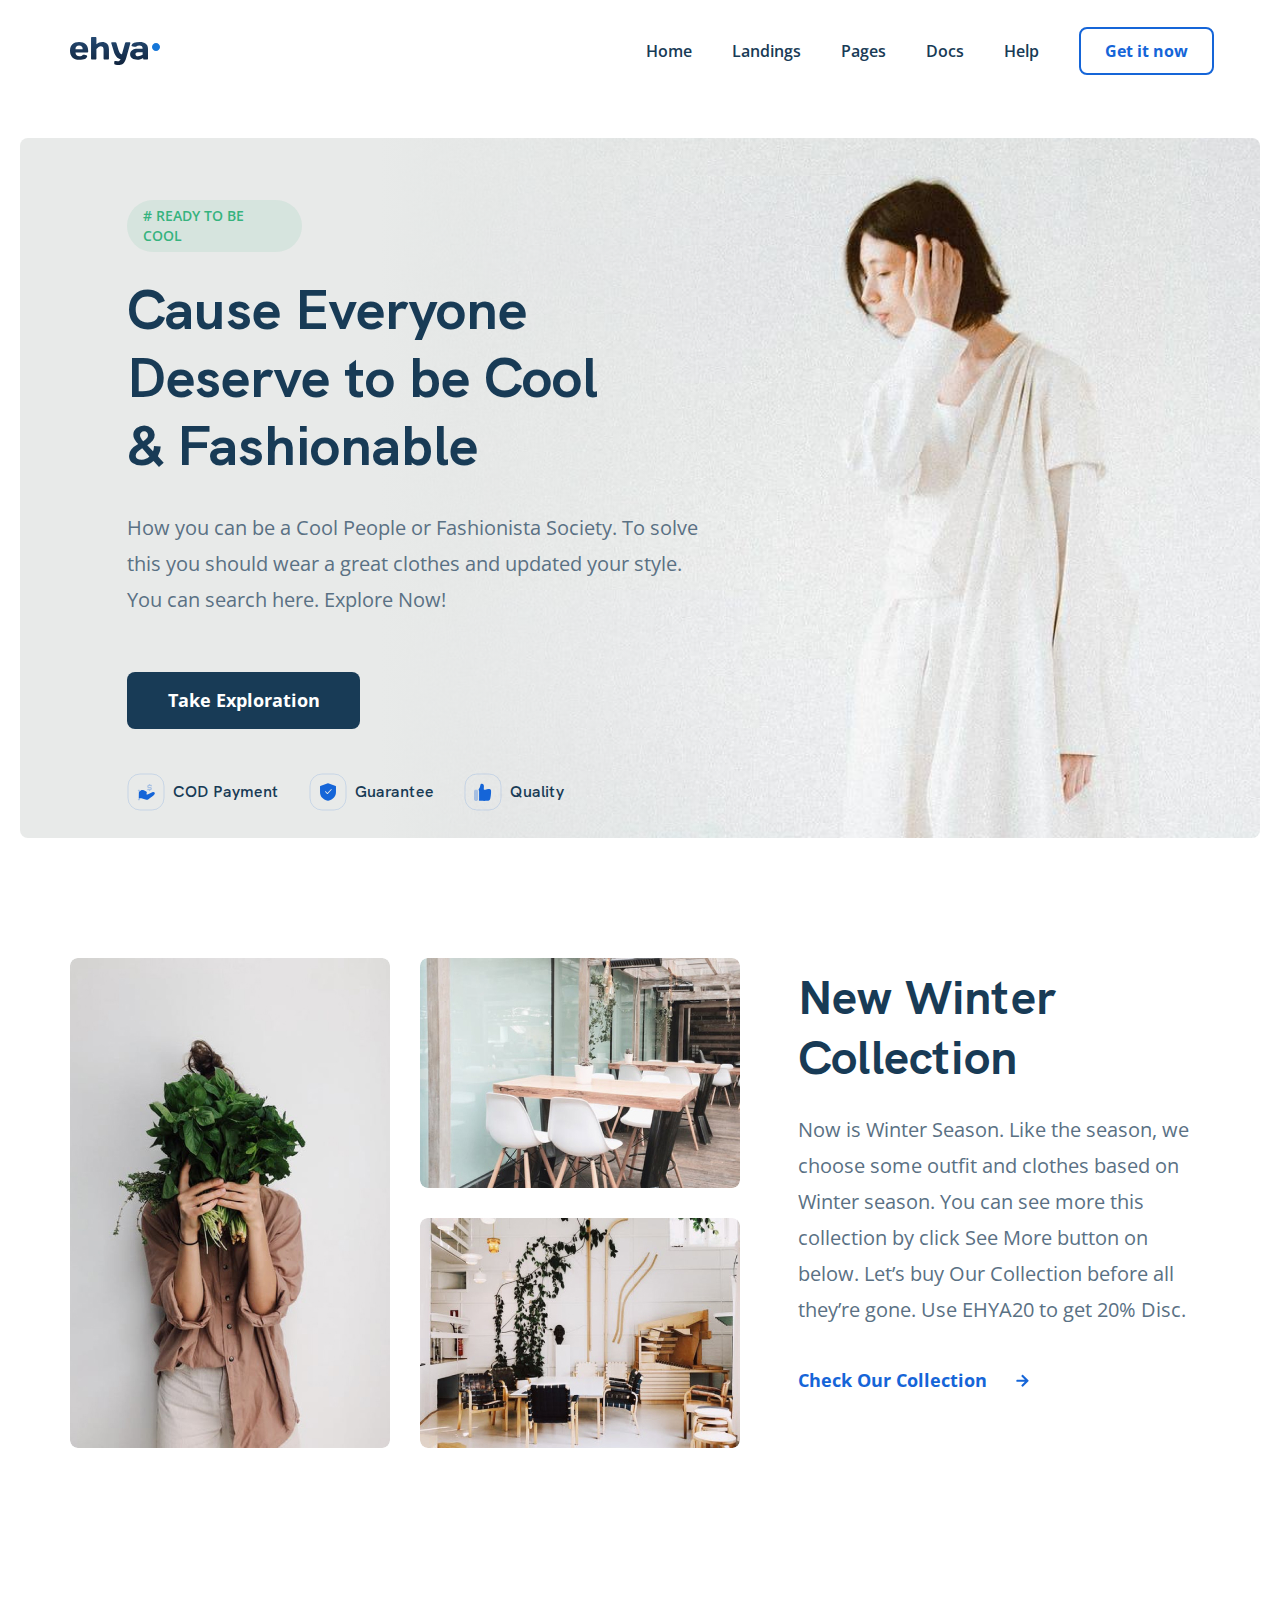
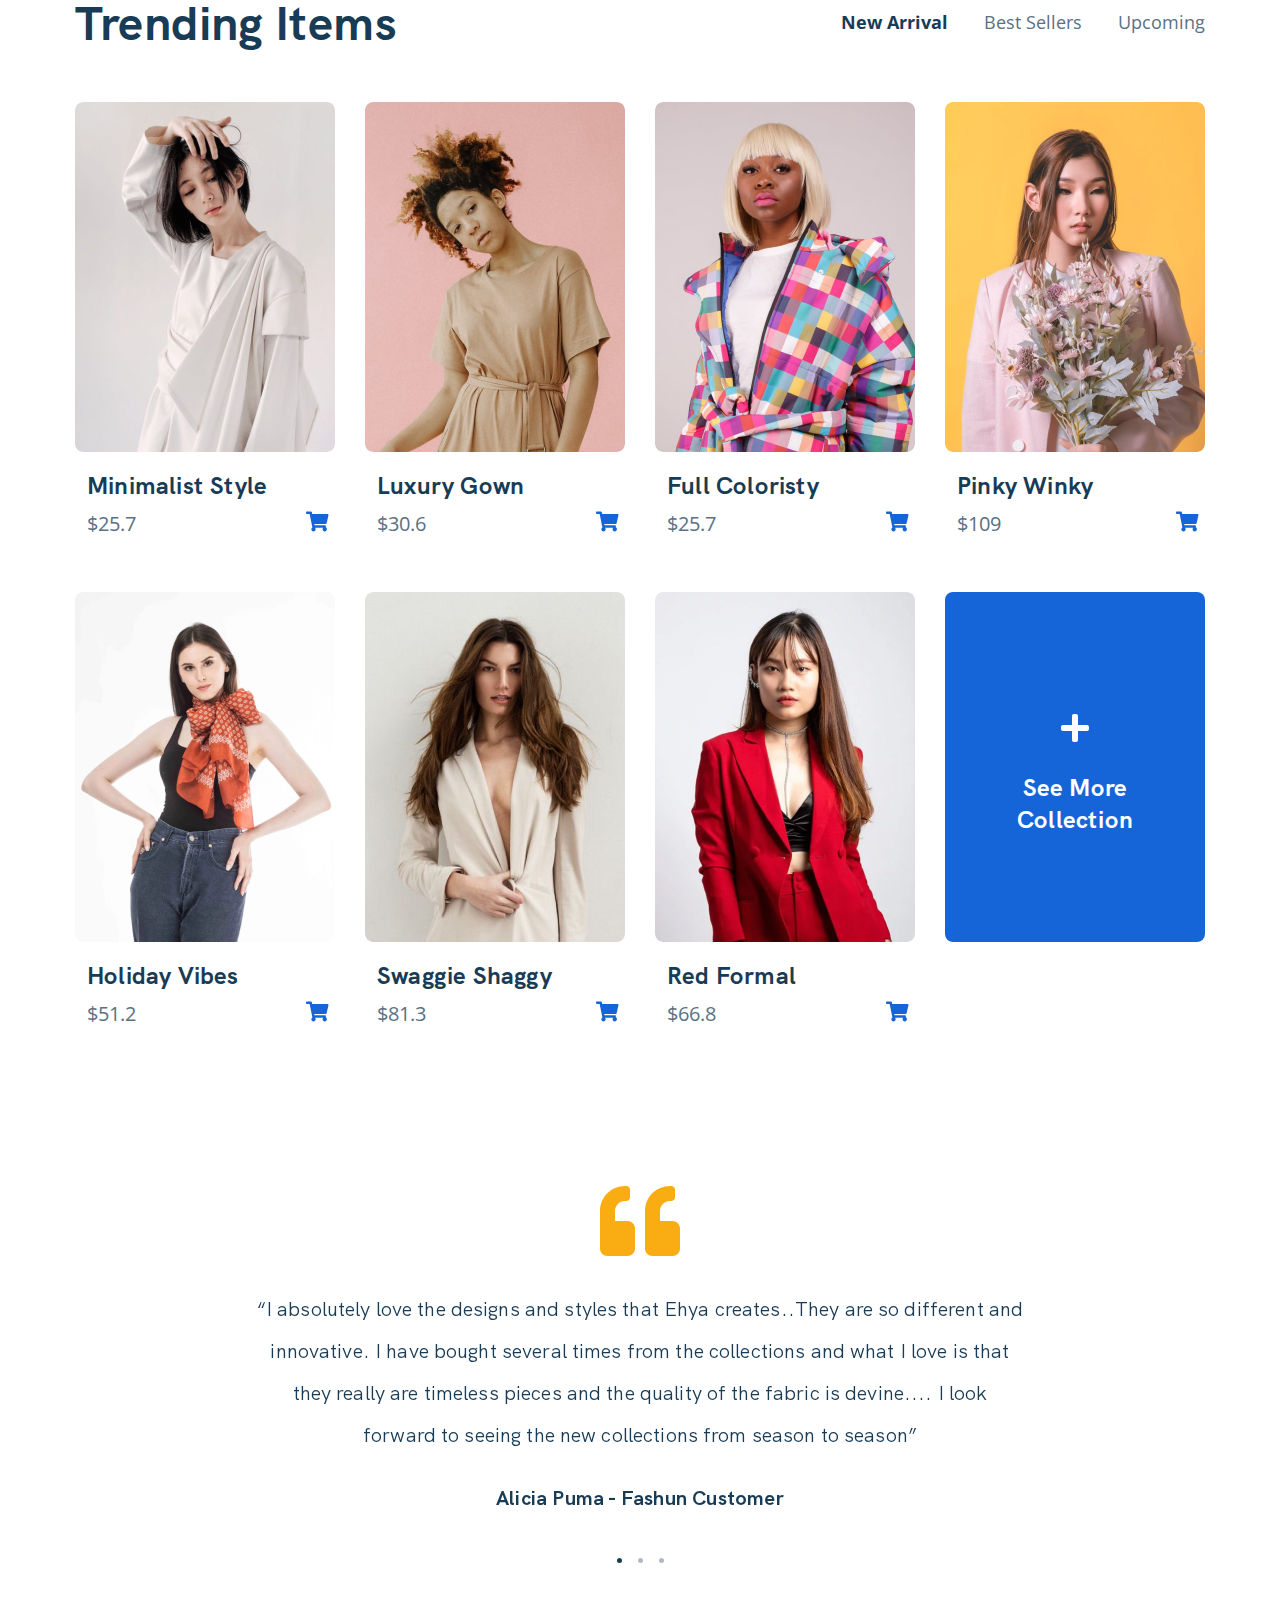
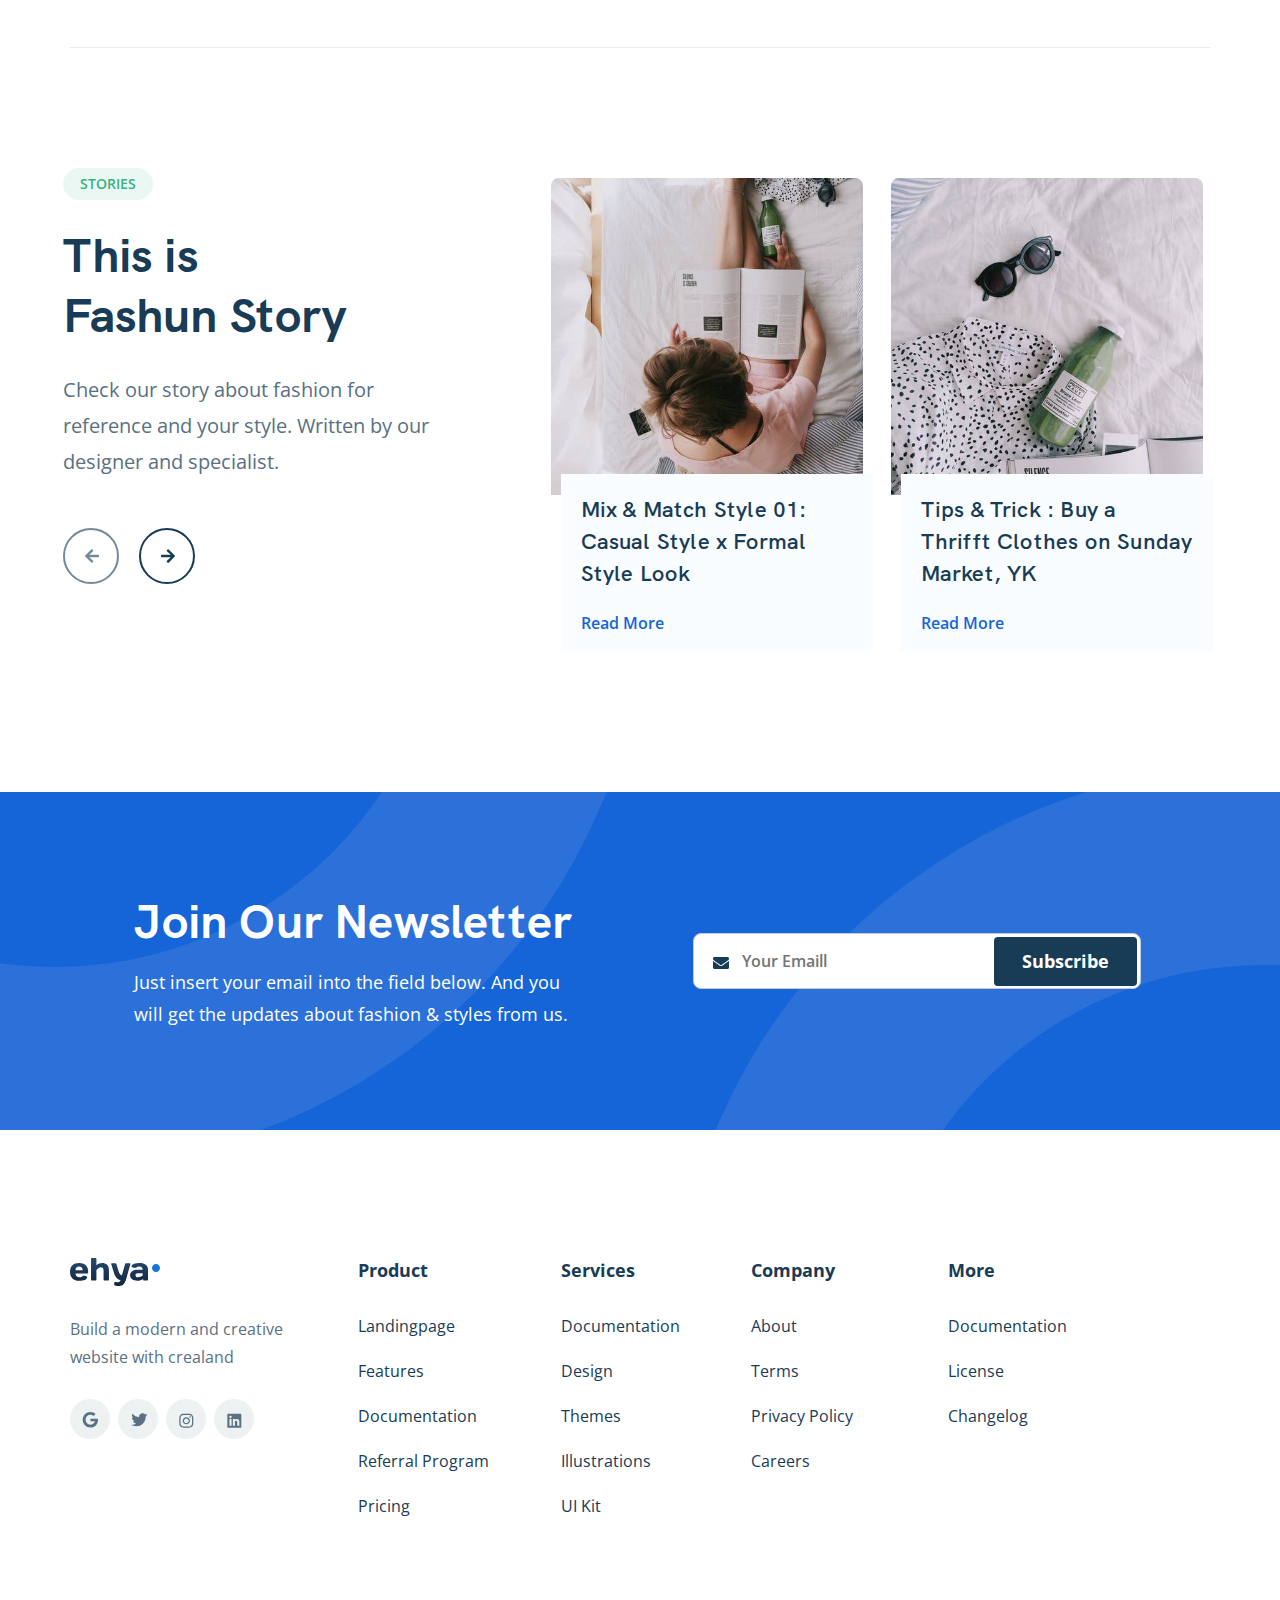
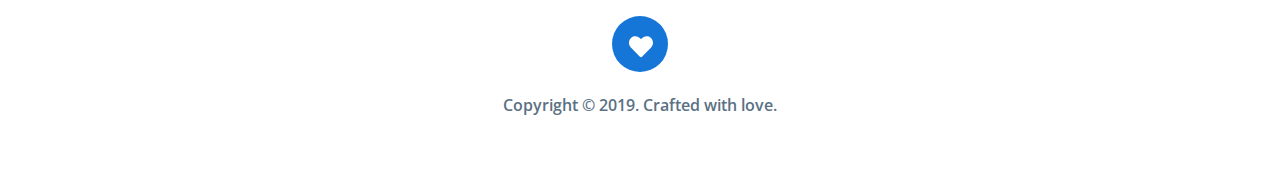
==== commit 41cbc204: "fix: curator 2 corrections" ====
--- a/index.html
+++ b/index.html
@@ -153,17 +153,17 @@
 			<div class="container">
 				<div class="collection__wrapper">
 					<img
-						src="img/collection-image-001.jpg"
+						src="img/collection-image-001-full.jpg"
 						alt="collection image"
 						class="collection__item collection__item--001"
 					/>
 					<img
-						src="img/collection-image-002.jpg"
+						src="img/collection-image-002-full.jpg"
 						alt="collection image"
 						class="collection__item collection__item--002"
 					/>
 					<img
-						src="img/collection-image-003.jpg"
+						src="img/collection-image-003-full.jpg"
 						alt="collection image"
 						class="collection__item collection__item--003"
 					/>
--- a/css/style.css
+++ b/css/style.css
@@ -660,8 +660,8 @@
   -ms-grid-columns: 3;
       grid-template: 2 / 3;
   grid-gap: 30px;
-  -ms-grid-rows: 230px auto;
-      grid-template-rows: 230px auto;
+  -ms-grid-columns: auto auto minmax(370px, 1fr);
+      grid-template-columns: auto auto minmax(370px, 1fr);
 }
 
 .collection__item {
@@ -669,18 +669,17 @@
   border-radius: 8px;
   -o-object-fit: cover;
      object-fit: cover;
-  width: 320px;
+  width: 100%;
+  height: 100%;
 }
 
 .collection__item--001 {
-  height: 490px;
+  width: auto;
+  max-width: 100%;
   -ms-grid-row: 1;
   -ms-grid-row-span: 2;
   grid-row: 1 / span 2;
-}
-
-.collection__item--002, .collection__item--003 {
-  height: 230px;
+  height: 100%;
 }
 
 .collection__item--002 {
@@ -1257,7 +1256,7 @@
 
 .cta-description__text {
   margin: 0;
-  max-width: 500px;
+  max-width: 80%;
   font-family: Open Sans;
   font-style: normal;
   font-weight: normal;
@@ -1606,22 +1605,6 @@
     width: auto;
     max-width: 100%;
   }
-  .collection__item--001 {
-    height: auto;
-    min-height: 490px;
-  }
-  .collection__item--002 {
-    height: auto;
-    max-height: 230px;
-    width: 100%;
-    max-width: 320px;
-  }
-  .collection__item--003 {
-    height: auto;
-    max-height: 230px;
-    width: 100%;
-    max-width: 320px;
-  }
   .stories > .container {
     max-width: 750px;
     padding: 0 10px;
@@ -1700,6 +1683,9 @@
   .cta-description {
     margin-bottom: 56px;
   }
+  .cta-description__text {
+    max-width: 100%;
+  }
   .cta-subscribe {
     z-index: 10;
   }
@@ -1737,6 +1723,38 @@
   }
   .footer-bottom__image-background {
     margin-bottom: 22px;
+  }
+}
+
+@media (max-width: 840px) {
+  .trending__wrapper {
+    -webkit-box-pack: space-evenly;
+        -ms-flex-pack: space-evenly;
+            justify-content: space-evenly;
+  }
+  .trending__title-wrapper {
+    -webkit-box-orient: vertical;
+    -webkit-box-direction: normal;
+        -ms-flex-direction: column;
+            flex-direction: column;
+    -webkit-box-pack: center;
+        -ms-flex-pack: center;
+            justify-content: center;
+    -webkit-box-align: center;
+        -ms-flex-align: center;
+            align-items: center;
+    margin-bottom: 48px;
+  }
+  .trending-title {
+    margin-bottom: 28px;
+    text-align: center;
+  }
+  .trending-links {
+    margin-top: 0;
+    padding-left: 0;
+  }
+  .trending-links__item {
+    margin: 0 20px;
   }
 }
 
@@ -1834,35 +1852,6 @@
   .hero__icon-item {
     margin-right: 20px;
   }
-  .trending__title-wrapper {
-    -webkit-box-orient: vertical;
-    -webkit-box-direction: normal;
-        -ms-flex-direction: column;
-            flex-direction: column;
-    -webkit-box-pack: center;
-        -ms-flex-pack: center;
-            justify-content: center;
-    -webkit-box-align: center;
-        -ms-flex-align: center;
-            align-items: center;
-    margin-bottom: 48px;
-  }
-  .trending-title {
-    margin-bottom: 28px;
-    text-align: center;
-  }
-  .trending-links {
-    margin-top: 0;
-    padding-left: 0;
-  }
-  .trending-links__item {
-    margin: 0 20px;
-  }
-  .trending__wrapper {
-    -webkit-box-pack: space-evenly;
-        -ms-flex-pack: space-evenly;
-            justify-content: space-evenly;
-  }
   .trending__card {
     width: 280px;
   }
@@ -2126,6 +2115,13 @@
     font-size: 16px;
     line-height: 28px;
   }
+  .cta-subscribe label {
+    top: 105px;
+    font-size: 14px;
+    width: 100%;
+    margin-left: auto;
+    margin-right: auto;
+  }
   .cta-subscribe__input {
     width: 100%;
     padding: 12px 48px;
@@ -2159,6 +2155,22 @@
   }
 }
 
+@media (max-width: 460px) {
+  .trending__title-wrapper {
+    margin-bottom: 28px;
+  }
+  .trending-links {
+    width: 100%;
+    -ms-flex-pack: distribute;
+        justify-content: space-around;
+  }
+  .trending-links__item {
+    font-size: 16px;
+    line-height: 22px;
+    margin: 0;
+  }
+}
+
 @media (max-width: 420px) {
   .header__mobile-menu-wrapper--visible {
     padding: 36px 24px;
@@ -2188,13 +2200,7 @@
        object-fit: cover;
   }
   .collection__item--001 {
-    height: auto;
-    min-height: auto;
-    max-height: 100%;
-    width: 100%;
-    max-width: 420px;
-    -o-object-fit: cover;
-       object-fit: cover;
+    height: 380px;
     -ms-grid-row: 1;
     grid-row: 1;
     -ms-grid-column: 1;
@@ -2202,7 +2208,6 @@
     grid-column: 1 / span 2;
   }
   .collection__item--002, .collection__item--003 {
-    height: 97px;
     -ms-grid-row: 2;
     grid-row: 2;
   }
@@ -2248,26 +2253,12 @@
         -ms-flex-pack: space-evenly;
             justify-content: space-evenly;
   }
-  .trending__title-wrapper {
-    margin-bottom: 28px;
-  }
   .trending-title {
     font-size: 28px;
     line-height: 36px;
     text-align: center;
     letter-spacing: 0.2px;
     margin-bottom: 26px;
-  }
-  .trending-links {
-    width: 100%;
-    -webkit-box-pack: justify;
-        -ms-flex-pack: justify;
-            justify-content: space-between;
-  }
-  .trending-links__item {
-    font-size: 16px;
-    line-height: 22px;
-    margin: 0;
   }
   .trending__card {
     width: 140px;
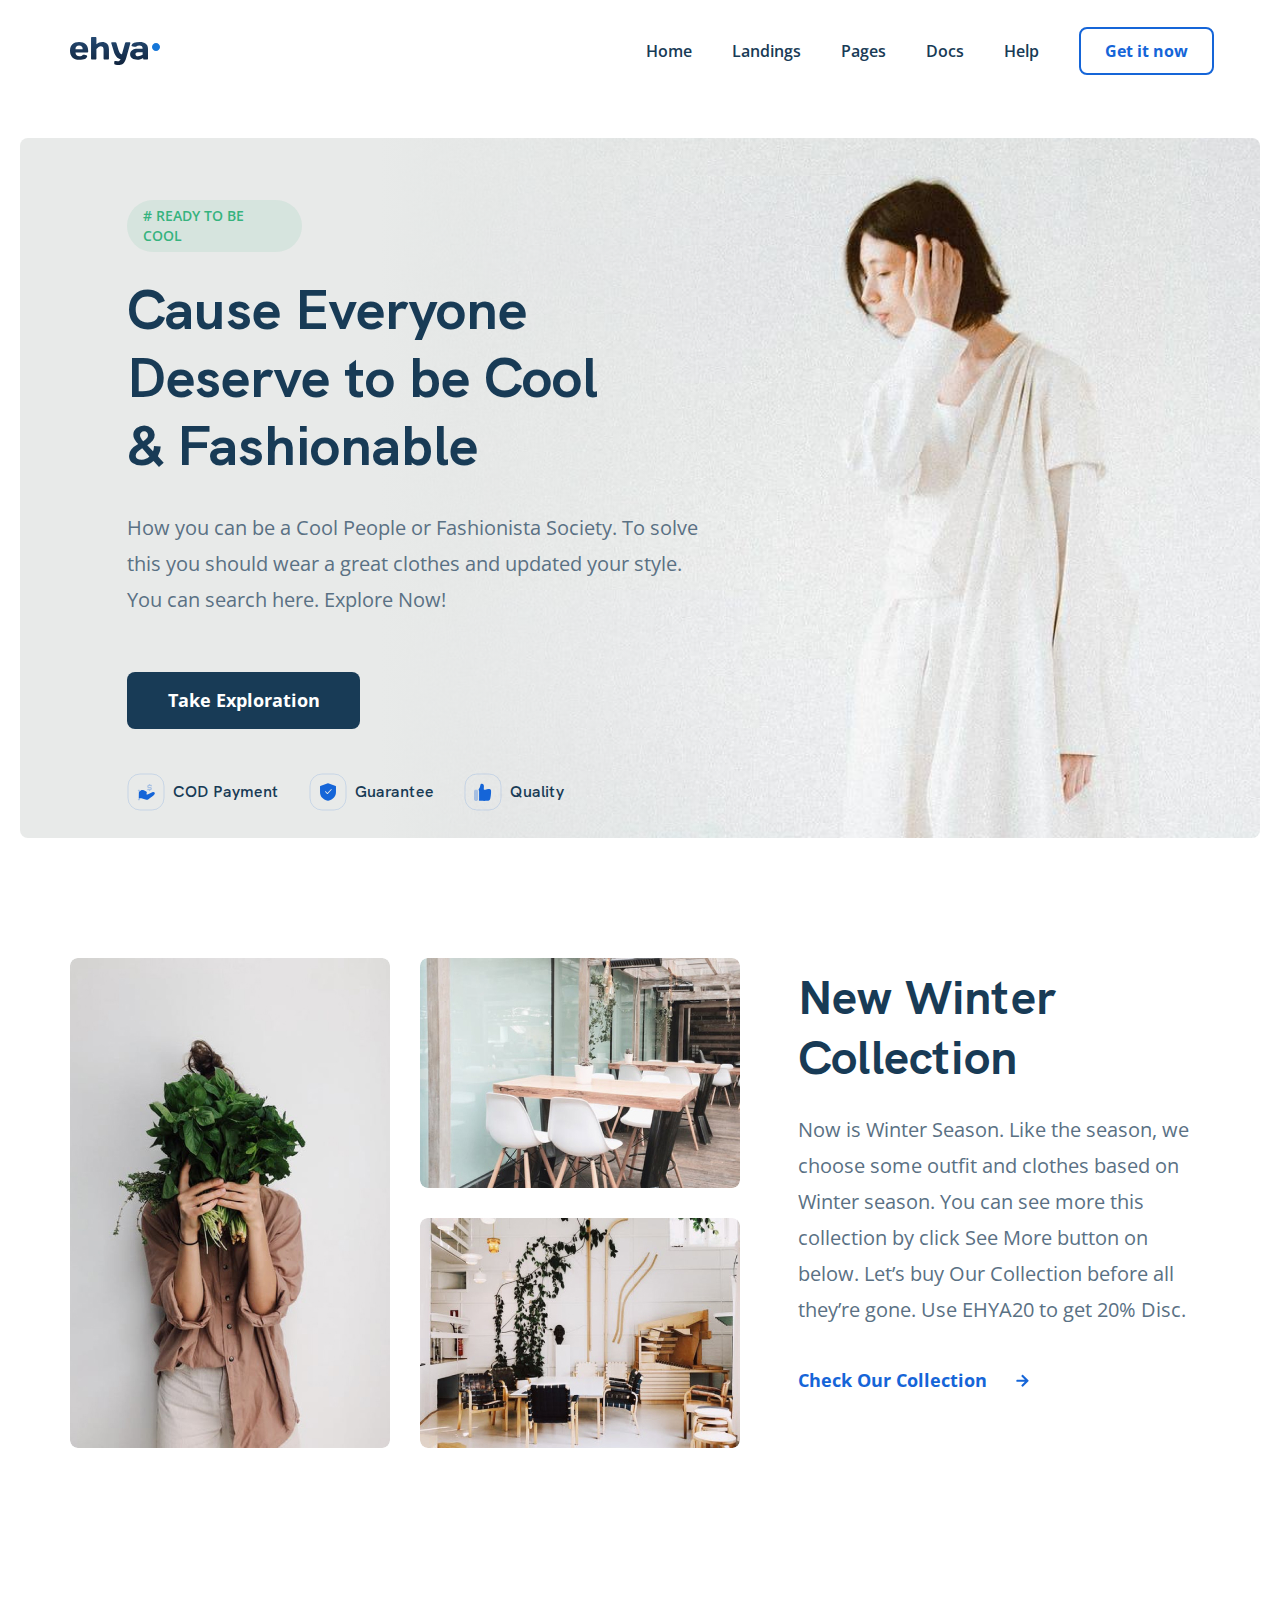
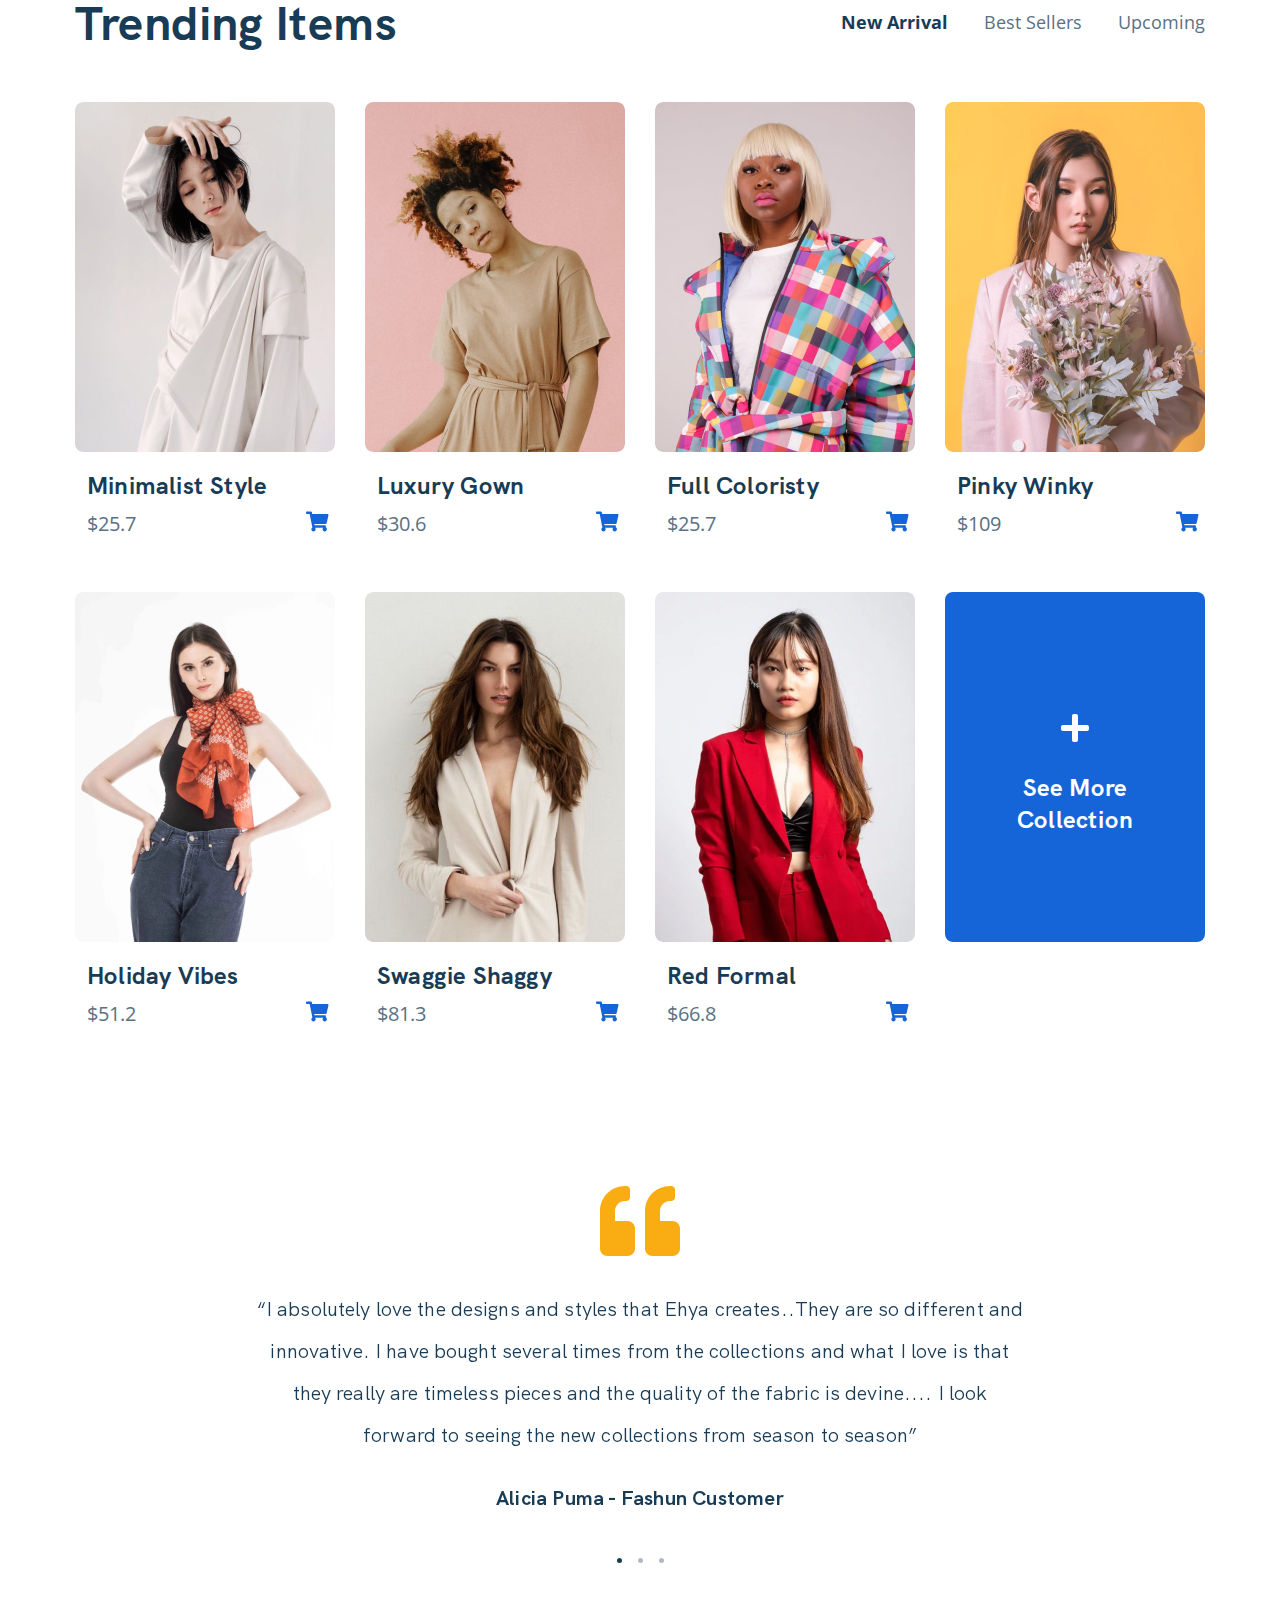
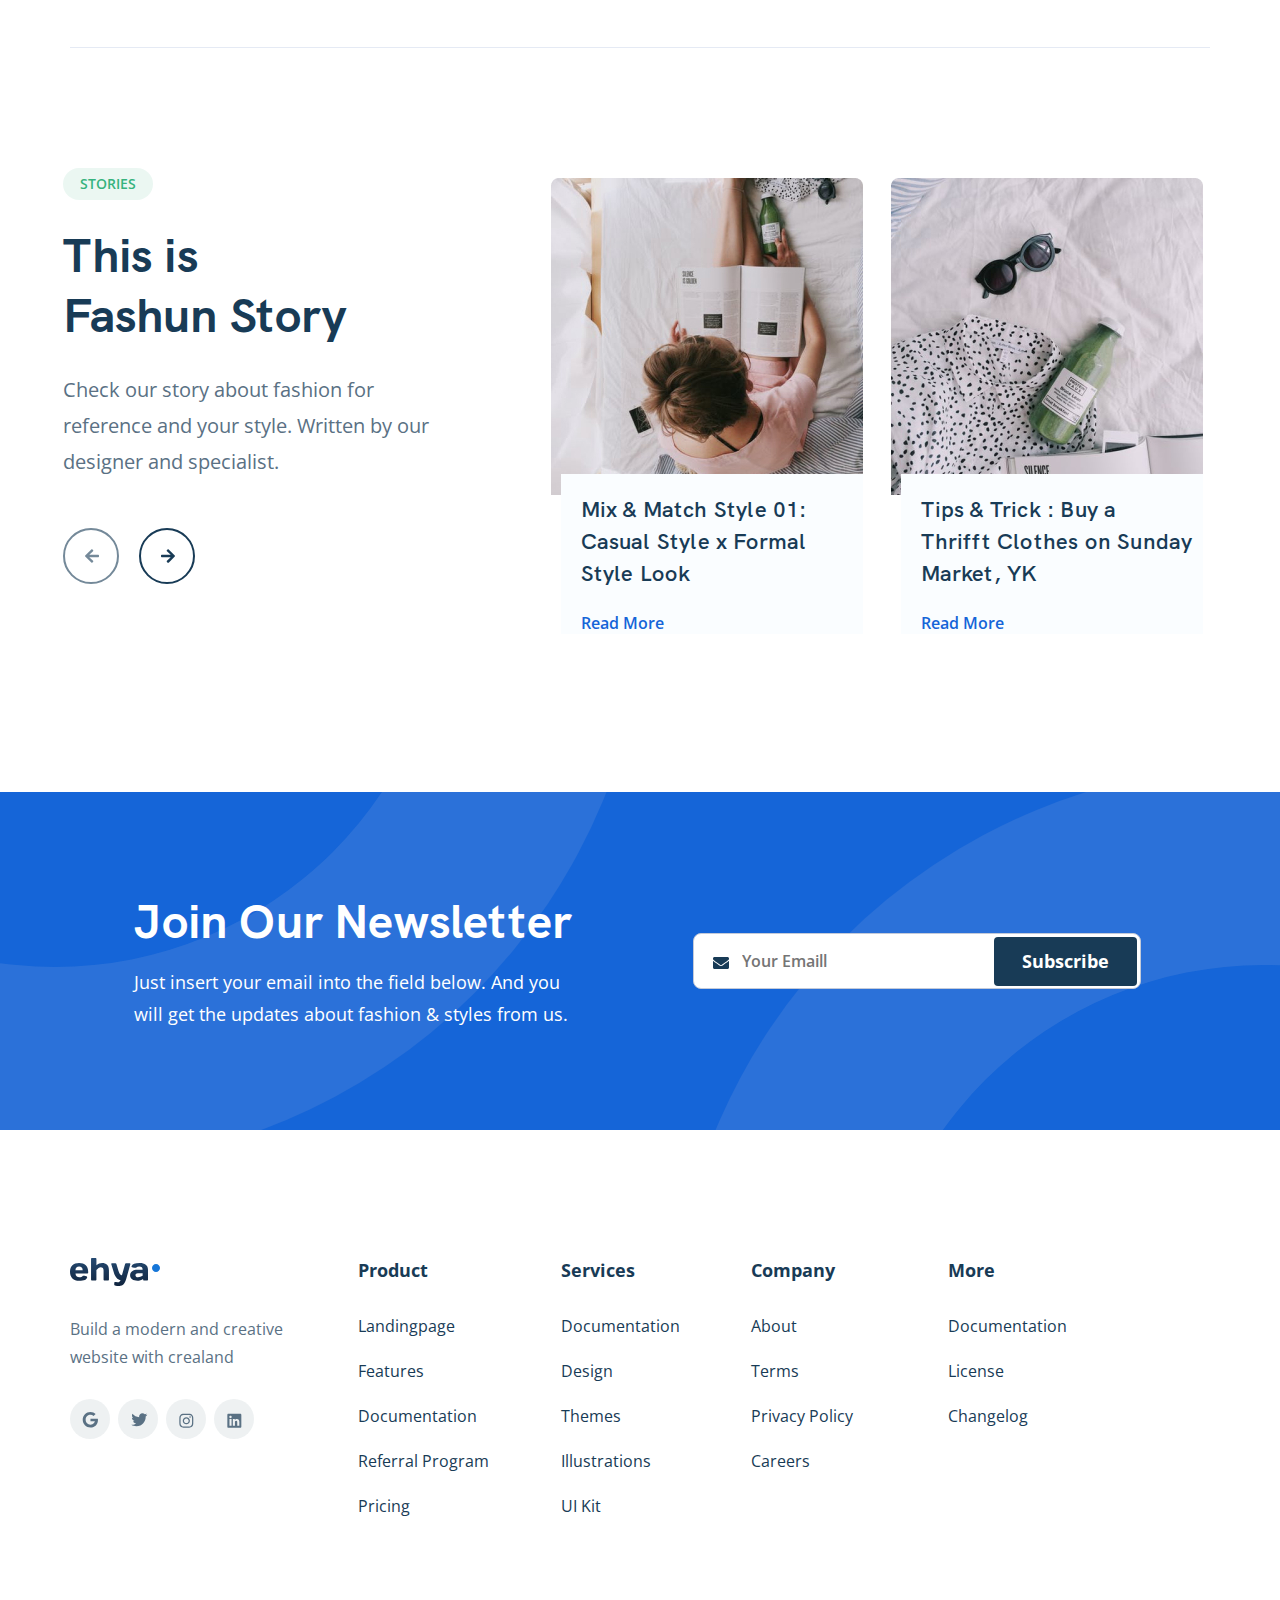
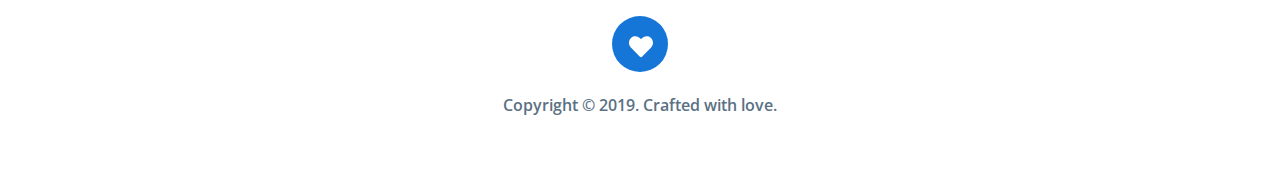
==== commit 085c1ab3: "fix: curator 2 corrections" ====
--- a/index.html
+++ b/index.html
@@ -1028,7 +1028,7 @@
 								<div class="stories__picture-wrapper">
 									<div class="stories__picture-image__wrapper">
 										<img
-											src="img/story-image-001.jpg"
+											src="img/story-image-001-full.jpg"
 											alt="story image"
 											class="stories__picture-image"
 										/>
@@ -1043,7 +1043,7 @@
 								<div class="stories__picture-wrapper">
 									<div class="stories__picture-image__wrapper">
 										<img
-											src="img/story-image-002.jpg"
+											src="img/story-image-002-full.jpg"
 											alt="story image"
 											class="stories__picture-image"
 										/>
@@ -1061,7 +1061,7 @@
 								<div class="stories__picture-wrapper">
 									<div class="stories__picture-image__wrapper">
 										<img
-											src="img/story-image-002.jpg"
+											src="img/story-image-002-full.jpg"
 											alt="story image"
 											class="stories__picture-image"
 										/>
@@ -1077,7 +1077,7 @@
 								<div class="stories__picture-wrapper">
 									<div class="stories__picture-image__wrapper">
 										<img
-											src="img/story-image-001.jpg"
+											src="img/story-image-001-full.jpg"
 											alt="story image"
 											class="stories__picture-image"
 										/>
@@ -1094,7 +1094,7 @@
 								<div class="stories__picture-wrapper">
 									<div class="stories__picture-image__wrapper">
 										<img
-											src="img/story-image-001.jpg"
+											src="img/story-image-001-full.jpg"
 											alt="story image"
 											class="stories__picture-image"
 										/>
@@ -1109,7 +1109,7 @@
 								<div class="stories__picture-wrapper">
 									<div class="stories__picture-image__wrapper">
 										<img
-											src="img/story-image-002.jpg"
+											src="img/story-image-002-full.jpg"
 											alt="story image"
 											class="stories__picture-image"
 										/>
@@ -1127,7 +1127,7 @@
 								<div class="stories__picture-wrapper">
 									<div class="stories__picture-image__wrapper">
 										<img
-											src="img/story-image-002.jpg"
+											src="img/story-image-002-full.jpg"
 											alt="story image"
 											class="stories__picture-image"
 										/>
@@ -1143,7 +1143,7 @@
 								<div class="stories__picture-wrapper">
 									<div class="stories__picture-image__wrapper">
 										<img
-											src="img/story-image-001.jpg"
+											src="img/story-image-001-full.jpg"
 											alt="story image"
 											class="stories__picture-image"
 										/>
--- a/css/style.css
+++ b/css/style.css
@@ -1112,7 +1112,8 @@
 .stories__swiper-container {
   -ms-flex-preferred-size: 65%;
       flex-basis: 65%;
-  height: 500px;
+  min-height: 500px;
+  max-width: 1195px;
 }
 
 .stories__swiper-wrapper {
@@ -1147,15 +1148,15 @@
   line-height: 32px;
   letter-spacing: 0.2px;
   color: #183B56;
+  max-width: 100%;
   margin-bottom: 22px;
 }
 
 .stories__picture-title__wrapper {
   position: absolute;
-  width: 312px;
-  height: 178px;
-  padding: 20px 20px 0 20px;
-  top: 296px;
+  max-width: 312px;
+  padding: 20px 10px 0 20px;
+  top: 92%;
   left: 10px;
   background-color: #FAFDFF;
 }
@@ -1172,17 +1173,12 @@
 }
 
 .stories__picture-image {
-  position: absolute;
-  width: 100%;
-  top: -15%;
+  max-width: 100%;
 }
 
 .stories__picture-image__wrapper {
-  width: 312px;
-  height: 317px;
+  max-width: 312px;
   border-radius: 8px 8px 0px 0px;
-  overflow: hidden;
-  position: relative;
 }
 
 .low-opacity {
@@ -1651,14 +1647,14 @@
   .stories__swiper-container {
     -ms-flex-preferred-size: auto;
         flex-basis: auto;
+    width: 100%;
   }
   .stories__swiper-slide {
     -webkit-box-pack: start;
         -ms-flex-pack: start;
             justify-content: flex-start;
-  }
-  .stories__picture-image__wrapper {
-    width: 318px;
+    -ms-flex-preferred-size: 100%;
+        flex-basis: 100%;
   }
   .cta > .container {
     width: 100%;
@@ -1873,90 +1869,31 @@
   }
 }
 
-@media (max-width: 740px) {
-  .stories > .container {
-    max-width: 740px;
-    padding: 0 10px;
-  }
-  .stories__wrapper {
-    padding-top: 44px;
-  }
-  .stories__description-hashtag {
-    width: 80px;
-    padding: 2px 12px;
-  }
-  .stories__description-title--adaptive {
-    font-size: 28px;
-    line-height: 36px;
-    text-align: center;
-    letter-spacing: 0.2px;
-  }
-  .stories__description-text {
-    font-size: 16px;
-    line-height: 28px;
-    text-align: center;
-    max-width: 90%;
-  }
-  .stories__description-button__prev, .stories__description-button__next {
-    width: 48px;
-    height: 48px;
-  }
-  .stories__description-button__prev {
-    margin-right: 16px;
-  }
-  .stories__description-button-image__prev, .stories__description-button-image__next {
-    width: 13px;
-    height: 16px;
-    top: 34%;
-    left: 36%;
-  }
+@media (max-width: 720px) {
   .stories__swiper-container {
-    margin-top: -10px;
-    height: 880px;
+    min-height: 1000px;
+    width: 100%;
   }
   .stories__swiper-slide {
     -webkit-box-orient: vertical;
     -webkit-box-direction: normal;
         -ms-flex-direction: column;
             flex-direction: column;
-    -webkit-box-pack: start;
-        -ms-flex-pack: start;
-            justify-content: flex-start;
-    -webkit-box-align: start;
-        -ms-flex-align: start;
-            align-items: flex-start;
-    padding-left: 0.9%;
+    -webkit-box-align: center;
+        -ms-flex-align: center;
+            align-items: center;
+    -webkit-box-pack: justify;
+        -ms-flex-pack: justify;
+            justify-content: space-between;
+    min-height: 840px;
   }
   .stories__picture-wrapper {
-    margin-left: 0;
-  }
-  .stories__picture-wrapper:first-child {
-    margin-bottom: 154px;
-  }
-  .stories__picture-image__wrapper {
-    height: 318px;
-    width: 318px;
-  }
-  .stories__picture-title {
-    font-size: 20px;
-    line-height: 24px;
-    letter-spacing: 0.2px;
-    width: 246px;
-    margin-bottom: 16px;
-  }
-  .stories__picture-title__wrapper {
-    top: 260px;
-  }
-  .stories__picture-link {
-    font-size: 16px;
-    line-height: 22px;
+    -ms-flex-preferred-size: 75%;
+        flex-basis: 75%;
   }
 }
 
 @media (max-width: 600px) {
-  .stories__swiper-slide {
-    padding-left: 0.65%;
-  }
   .footer > .container {
     max-width: 600px;
     padding: 0 20px;
@@ -2150,9 +2087,6 @@
     -webkit-transform: translateX(12%);
             transform: translateX(12%);
   }
-  .stories__swiper-slide {
-    padding-left: 0.4%;
-  }
 }
 
 @media (max-width: 460px) {
@@ -2323,7 +2257,7 @@
     margin-top: 10px;
   }
   .stories > .container {
-    max-width: 740px;
+    max-width: 100%;
     padding: 0 10px;
   }
   .stories__wrapper {
@@ -2359,20 +2293,11 @@
     left: 36%;
   }
   .stories__swiper-container {
+    min-height: 860px;
     margin-top: -10px;
-    height: 880px;
   }
   .stories__swiper-slide {
-    -webkit-box-orient: vertical;
-    -webkit-box-direction: normal;
-        -ms-flex-direction: column;
-            flex-direction: column;
-    -webkit-box-pack: start;
-        -ms-flex-pack: start;
-            justify-content: flex-start;
-    -webkit-box-align: start;
-        -ms-flex-align: start;
-            align-items: flex-start;
+    min-height: 640px;
     padding-left: 0;
   }
   .stories__picture-wrapper {
@@ -2472,6 +2397,9 @@
   .stories__description-text {
     max-width: 100%;
   }
+  .stories__swiper-container {
+    min-height: 876px;
+  }
   .cta > .container {
     padding-top: 24px;
   }
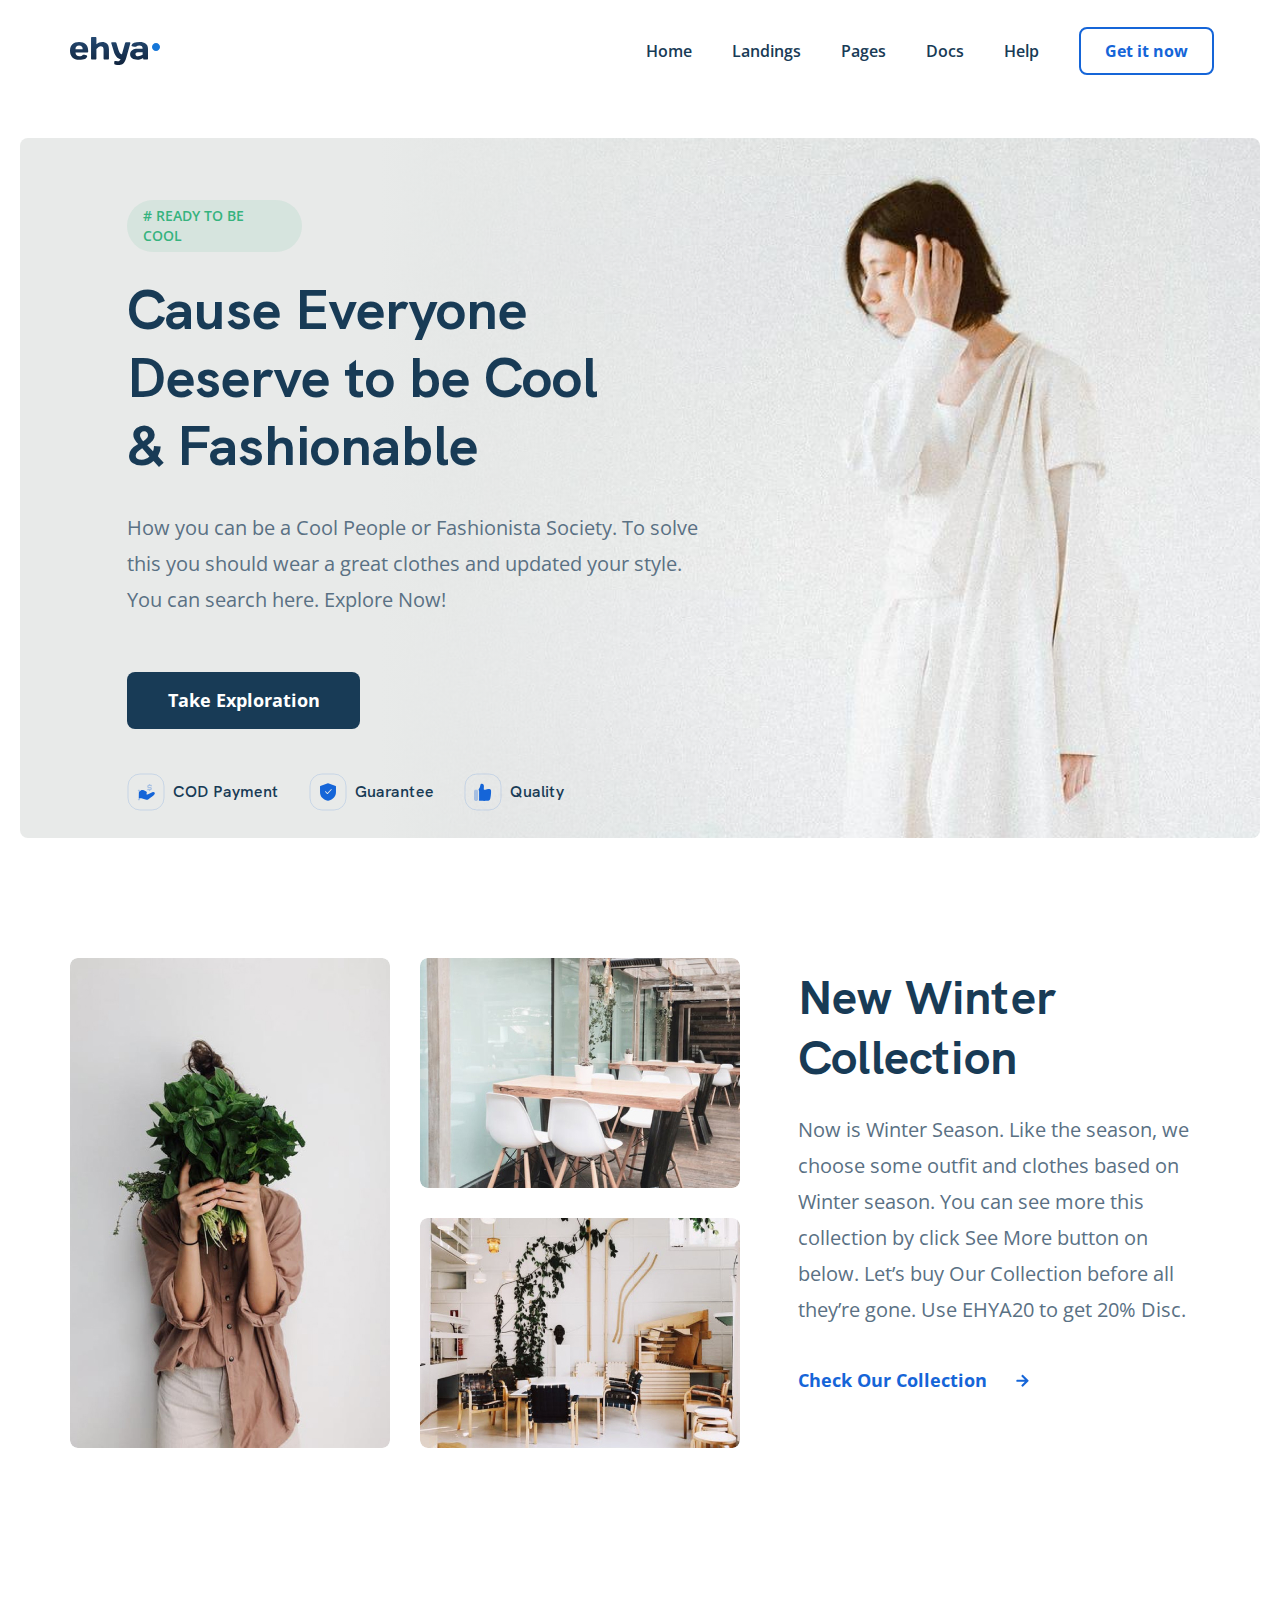
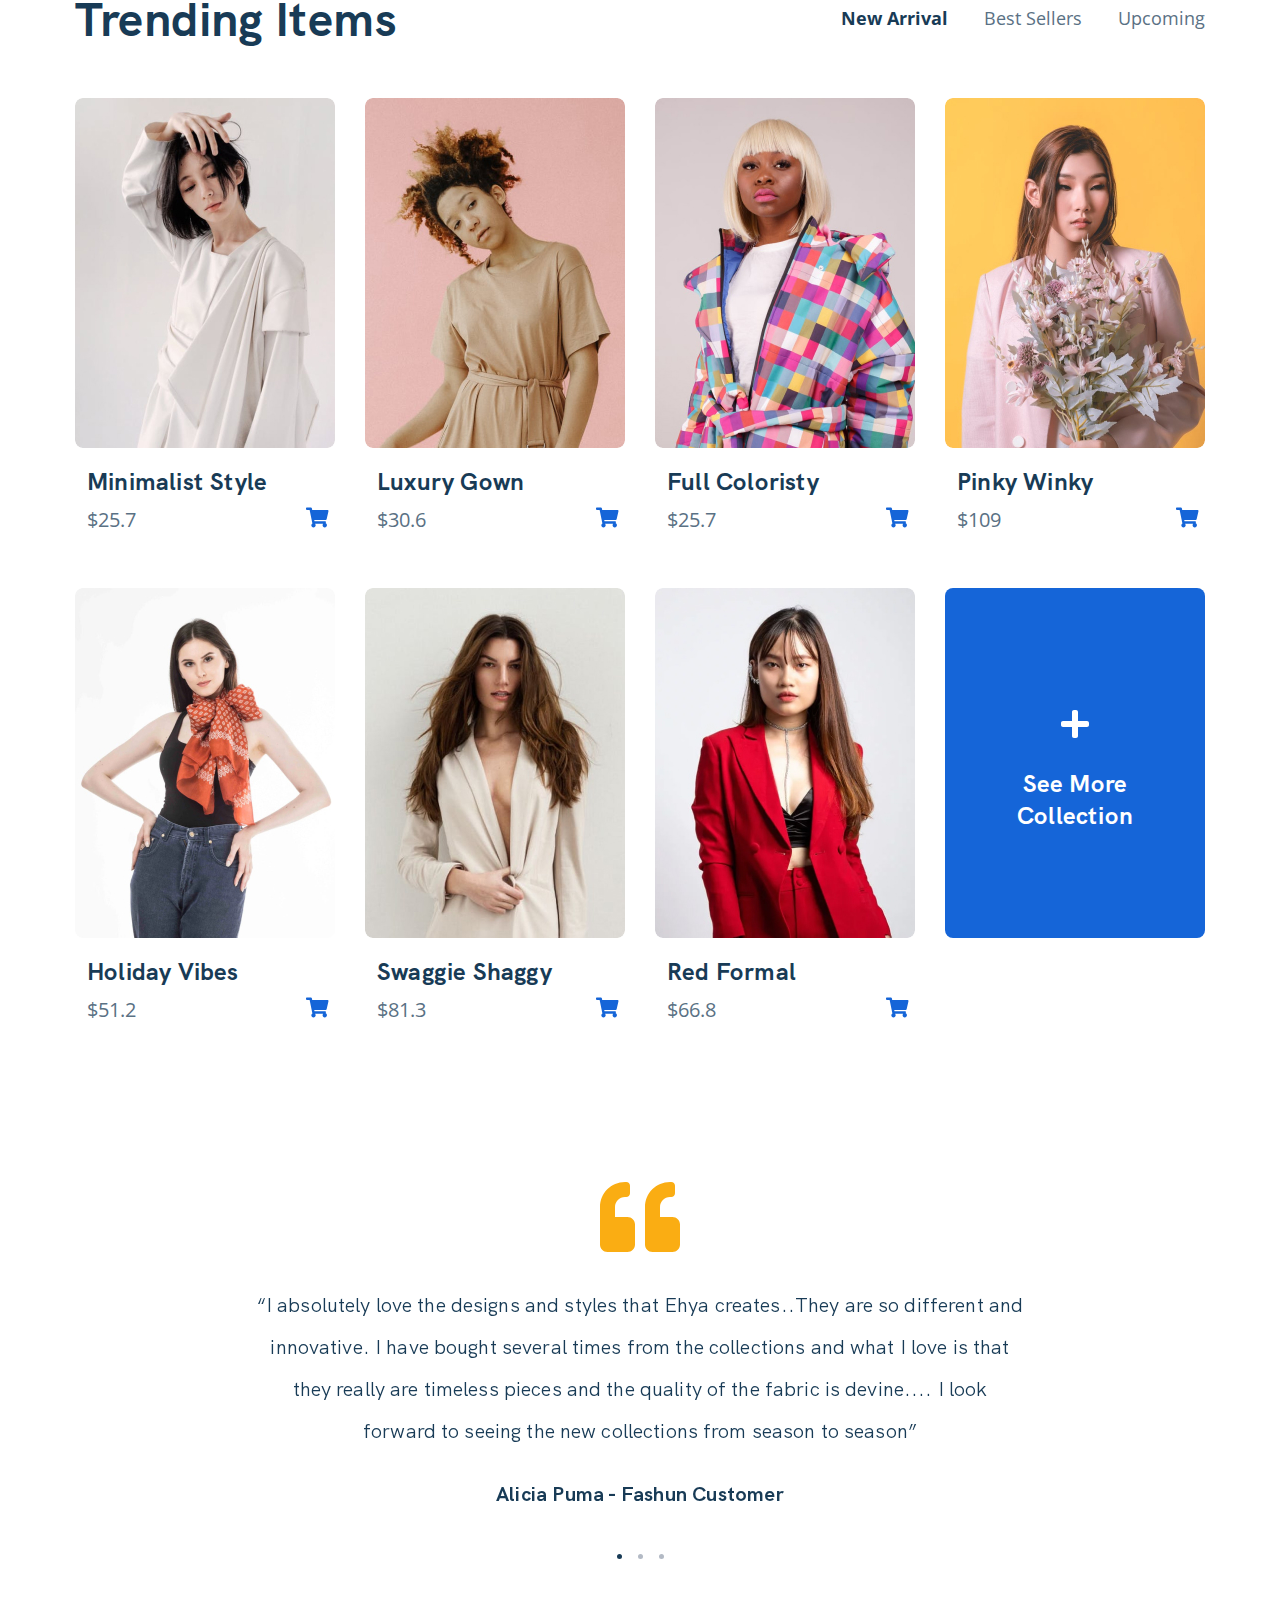
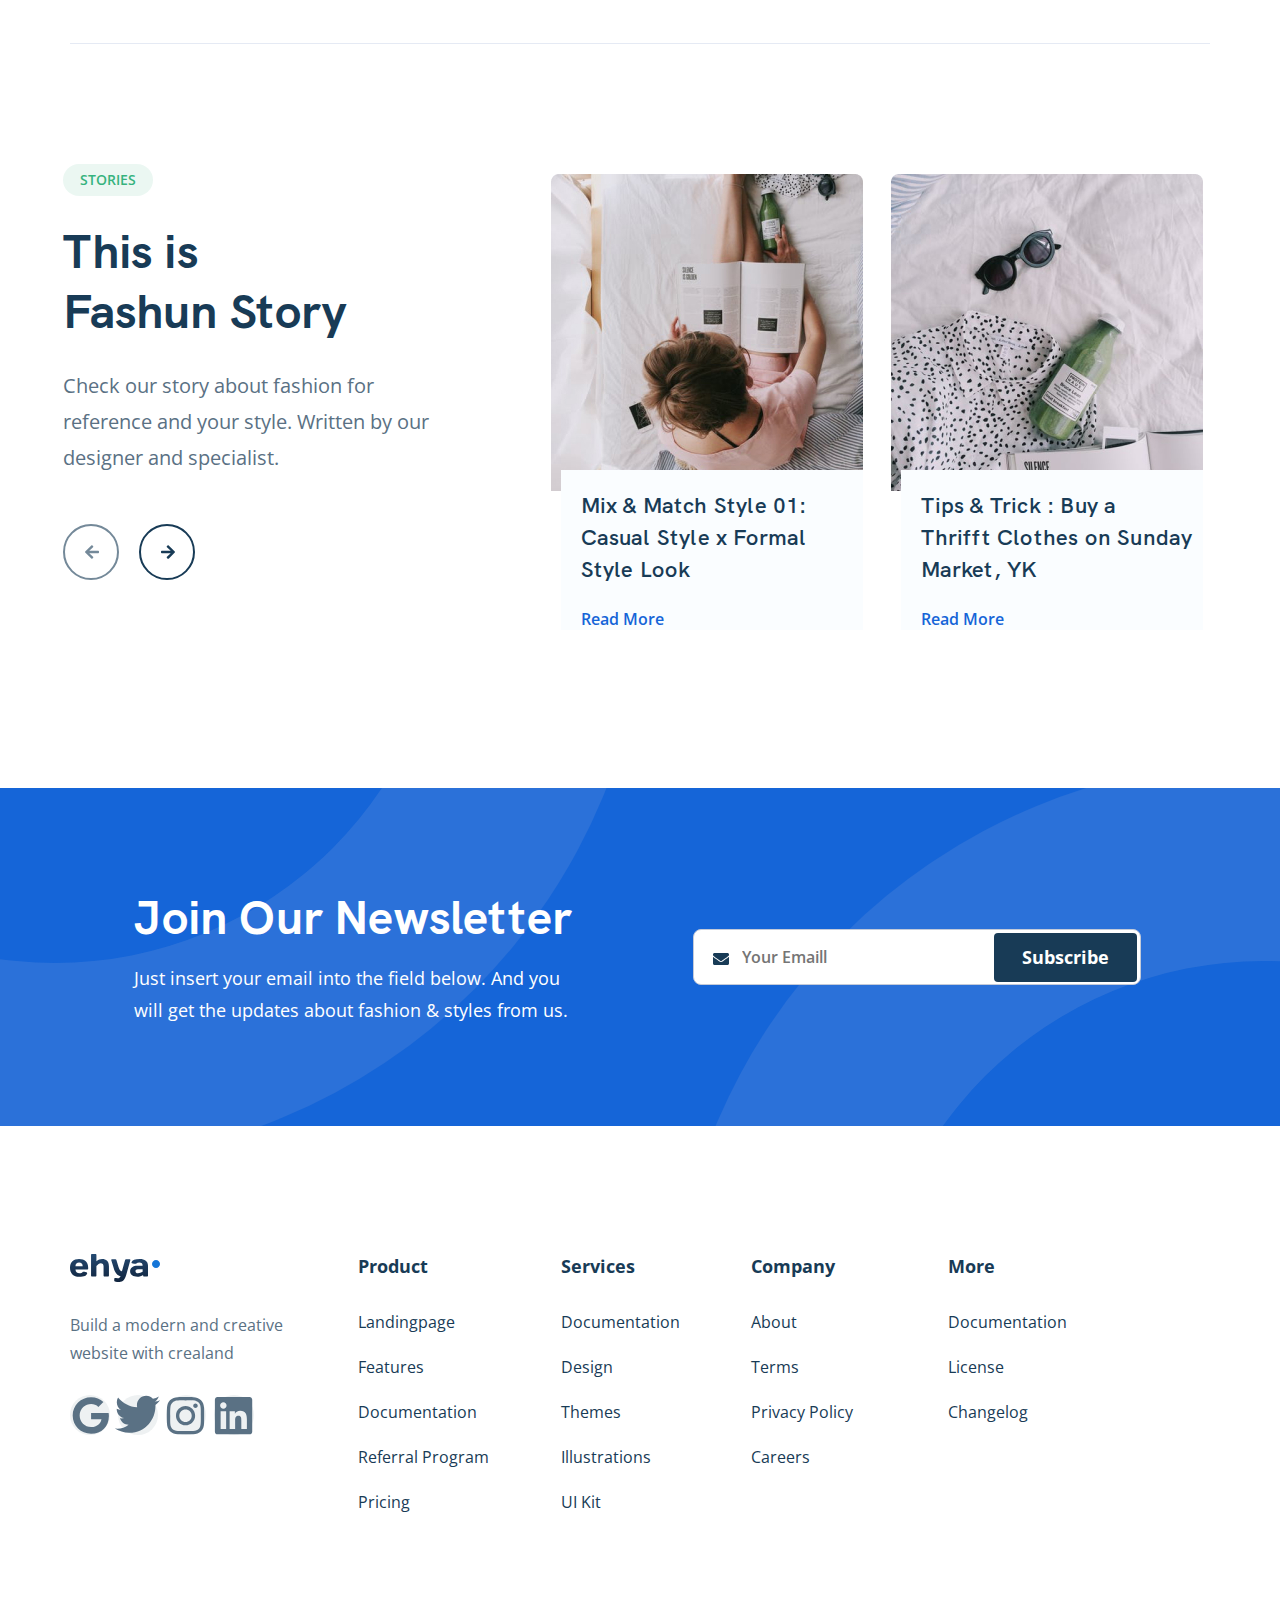
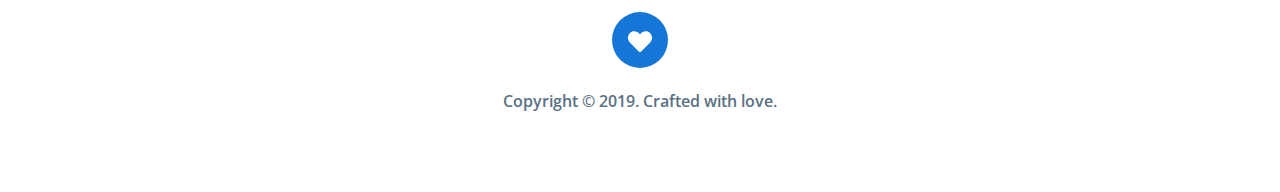
==== commit f7d46c45: "fix: curator 2 corrections" ====
--- a/index.html
+++ b/index.html
@@ -1215,7 +1215,7 @@
 									<img
 										src="img/icon-google-plus.svg"
 										alt="icon google plus"
-										class="footer__icon-google"
+										class="footer__icon"
 									/></div
 							></a>
 							<a
--- a/css/style.css
+++ b/css/style.css
@@ -646,6 +646,7 @@
 
 .collection {
   padding: 120px 0;
+  padding-bottom: 86px;
 }
 
 .collection > .container {
@@ -656,12 +657,12 @@
 .collection__wrapper {
   display: -ms-grid;
   display: grid;
-  -ms-grid-rows: 2;
+  -ms-grid-rows: 3;
   -ms-grid-columns: 3;
-      grid-template: 2 / 3;
+      grid-template: 3 / 3;
   grid-gap: 30px;
-  -ms-grid-columns: auto auto minmax(370px, 1fr);
-      grid-template-columns: auto auto minmax(370px, 1fr);
+  -ms-grid-columns: auto auto minmax(420px, 1fr);
+      grid-template-columns: auto auto minmax(420px, 1fr);
 }
 
 .collection__item {
@@ -670,12 +671,9 @@
   -o-object-fit: cover;
      object-fit: cover;
   width: 100%;
-  height: 100%;
 }
 
 .collection__item--001 {
-  width: auto;
-  max-width: 100%;
   -ms-grid-row: 1;
   -ms-grid-row-span: 2;
   grid-row: 1 / span 2;
@@ -698,8 +696,8 @@
 
 .collection__content-wrapper {
   -ms-grid-row: 1;
-  -ms-grid-row-span: 2;
-  grid-row: 1 / span 2;
+  -ms-grid-row-span: 3;
+  grid-row: 1 / span 3;
   -ms-grid-column: 3;
   grid-column: 3;
   padding-left: 28px;
@@ -1389,25 +1387,23 @@
 }
 
 .footer__icon {
-  position: absolute;
-  top: 14px;
-  left: 13px;
-}
-
-.footer__icon-google {
-  position: absolute;
-  top: 12px;
-  left: 12px;
+  display: block;
 }
 
 .footer__icon-background {
-  position: relative;
   width: 40px;
   height: 40px;
   margin-right: 8px;
   border-radius: 50%;
   background-color: rgba(90, 113, 132, 0.1);
   outline-width: 0;
+  display: -webkit-box;
+  display: -ms-flexbox;
+  display: flex;
+  -webkit-box-pack: center;
+      -ms-flex-pack: center;
+          justify-content: center;
+  vertical-align: center;
 }
 
 .footer-links__title {
@@ -1482,8 +1478,8 @@
 
 .footer-bottom__image {
   position: absolute;
-  top: 35%;
-  left: 29%;
+  top: 34%;
+  left: 27%;
 }
 
 .footer-bottom__image-background {
@@ -1600,6 +1596,9 @@
   .collection__item {
     width: auto;
     max-width: 100%;
+  }
+  .collection__item--001 {
+    height: 100%;
   }
   .stories > .container {
     max-width: 750px;
@@ -2053,7 +2052,7 @@
     line-height: 28px;
   }
   .cta-subscribe label {
-    top: 105px;
+    top: -25px;
     font-size: 14px;
     width: 100%;
     margin-left: auto;
